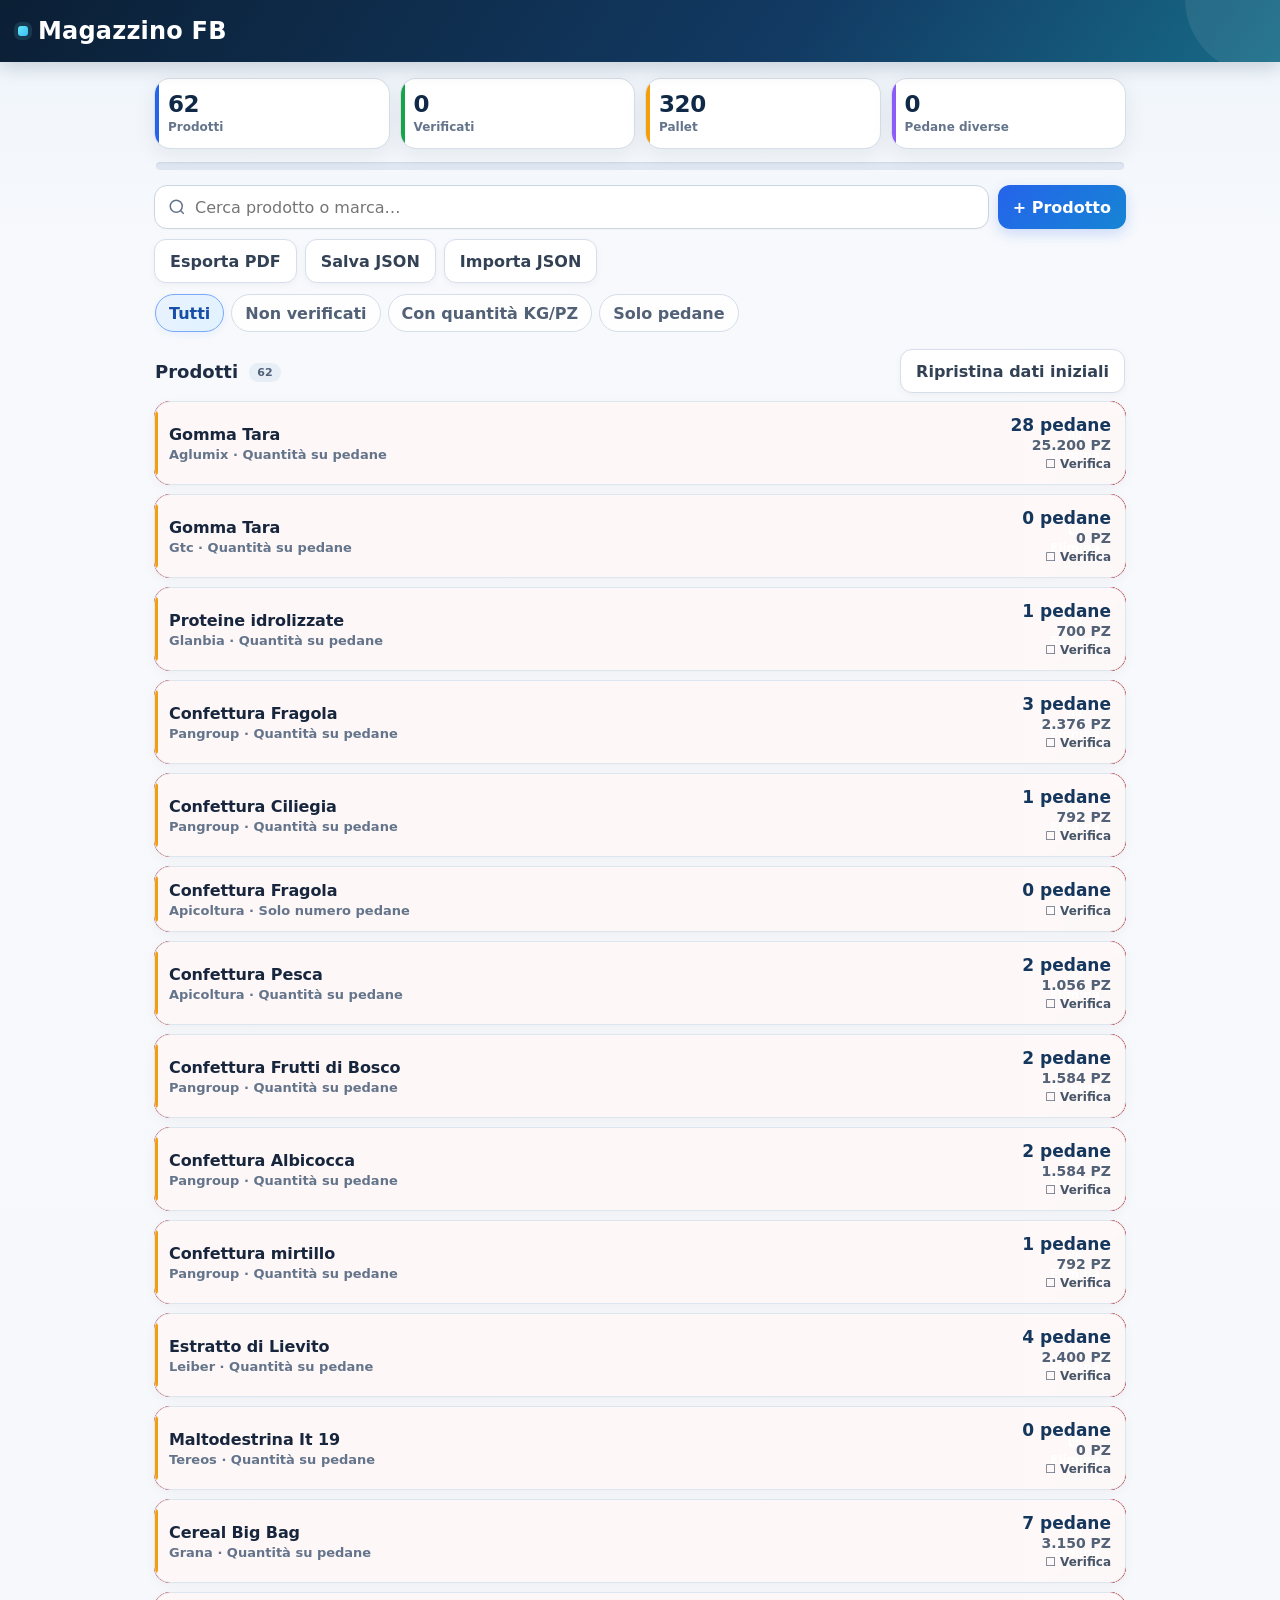
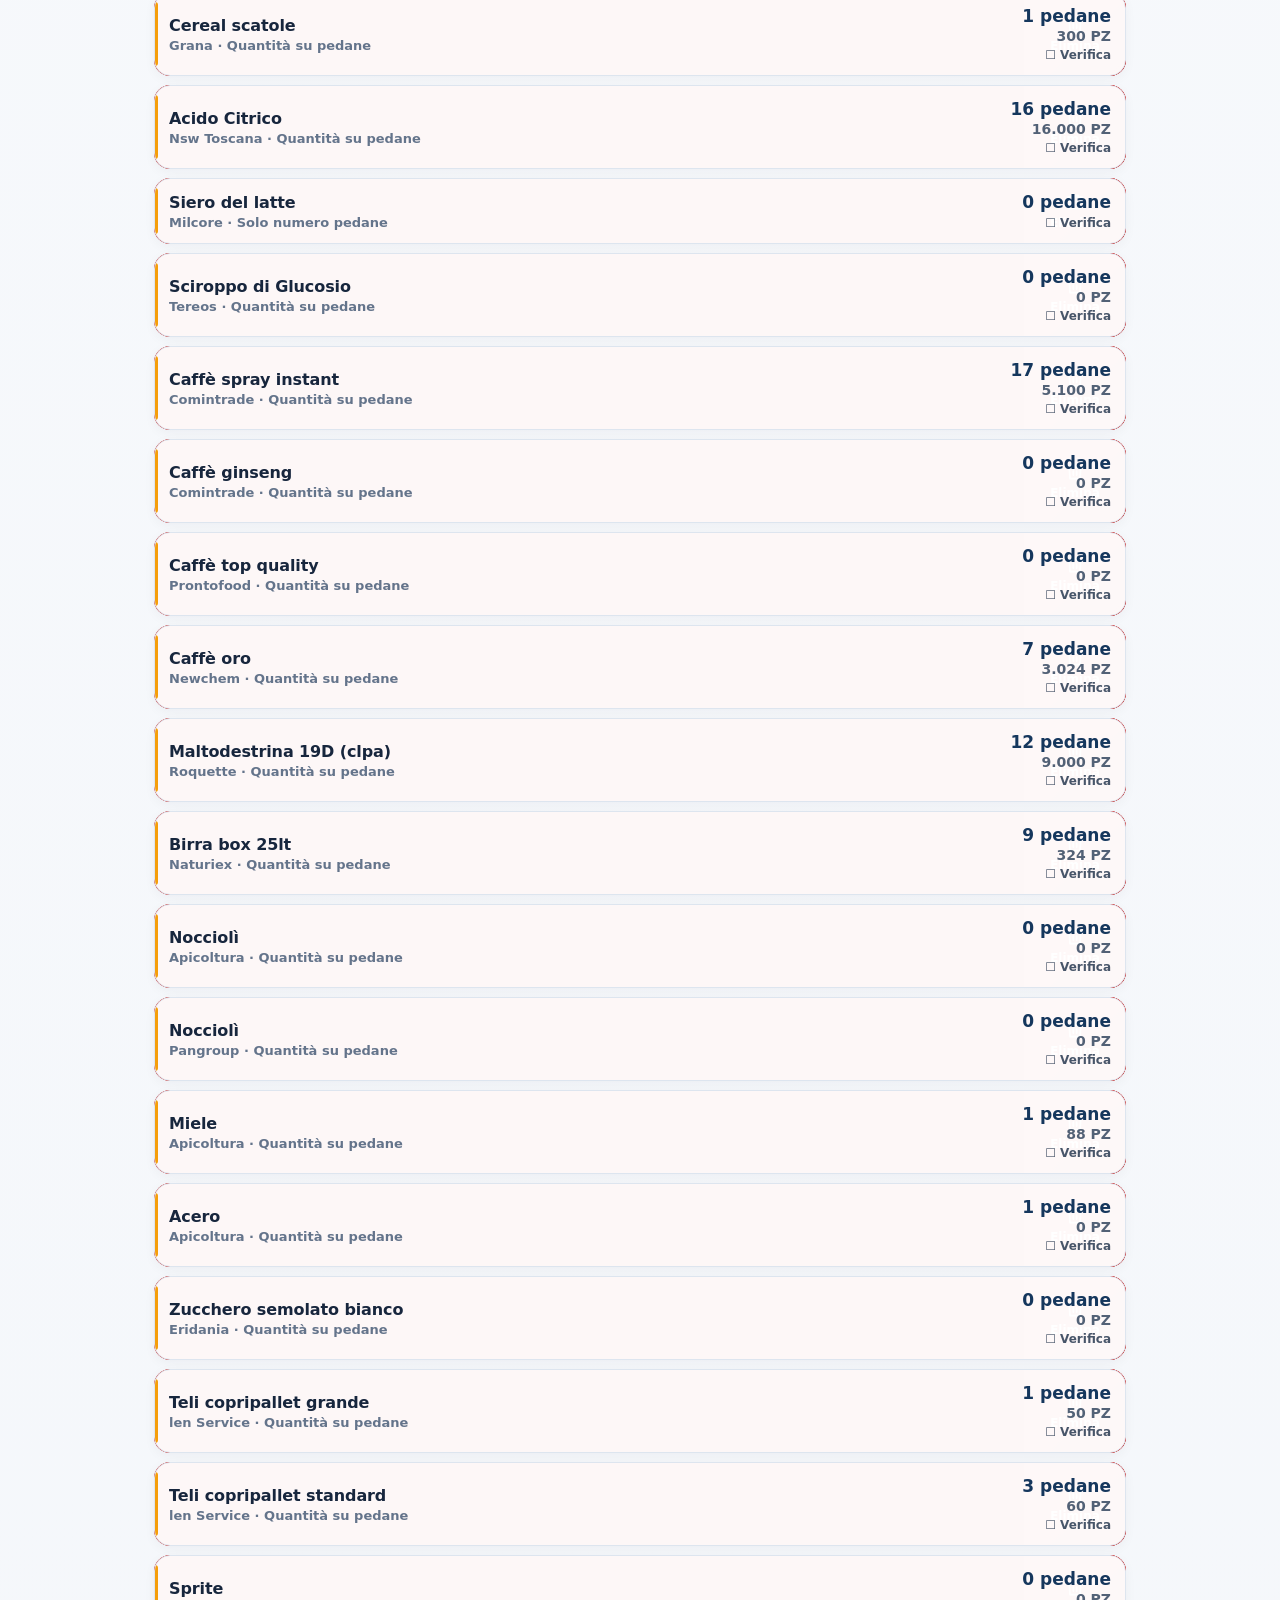
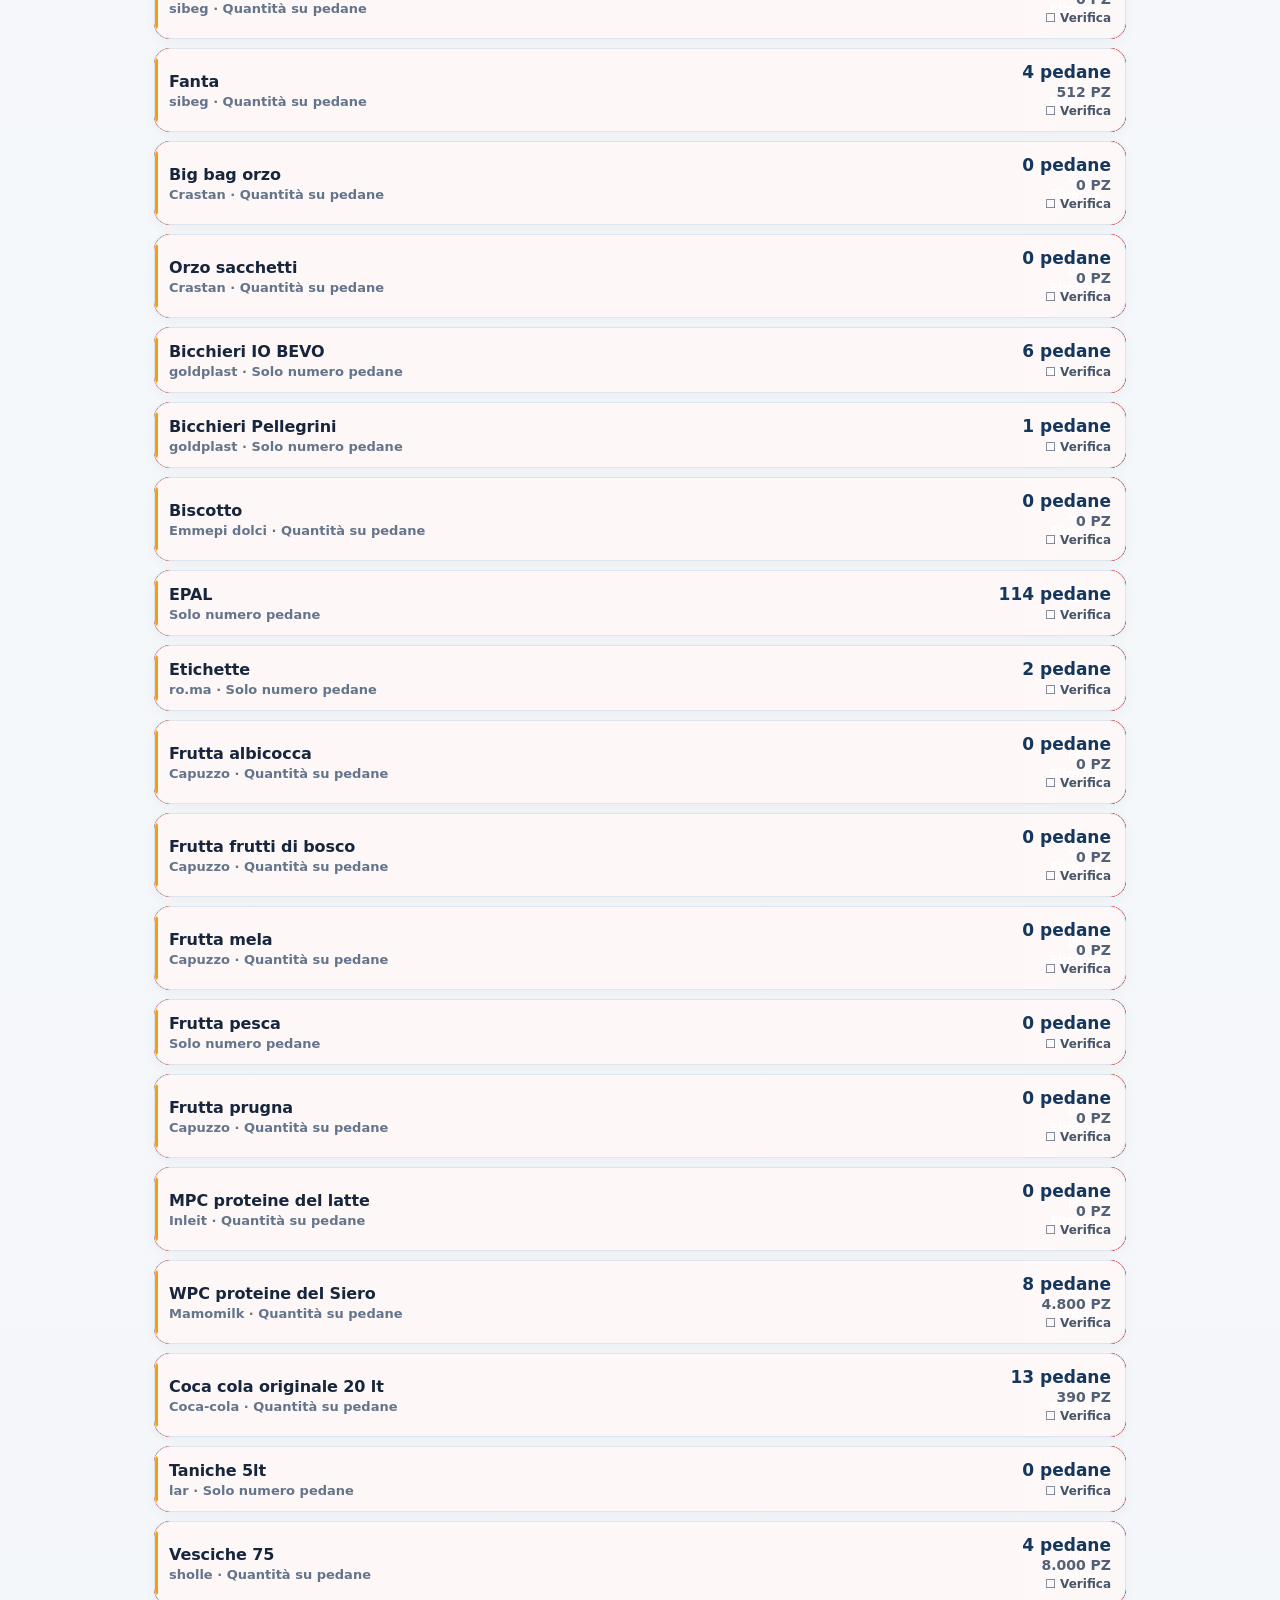
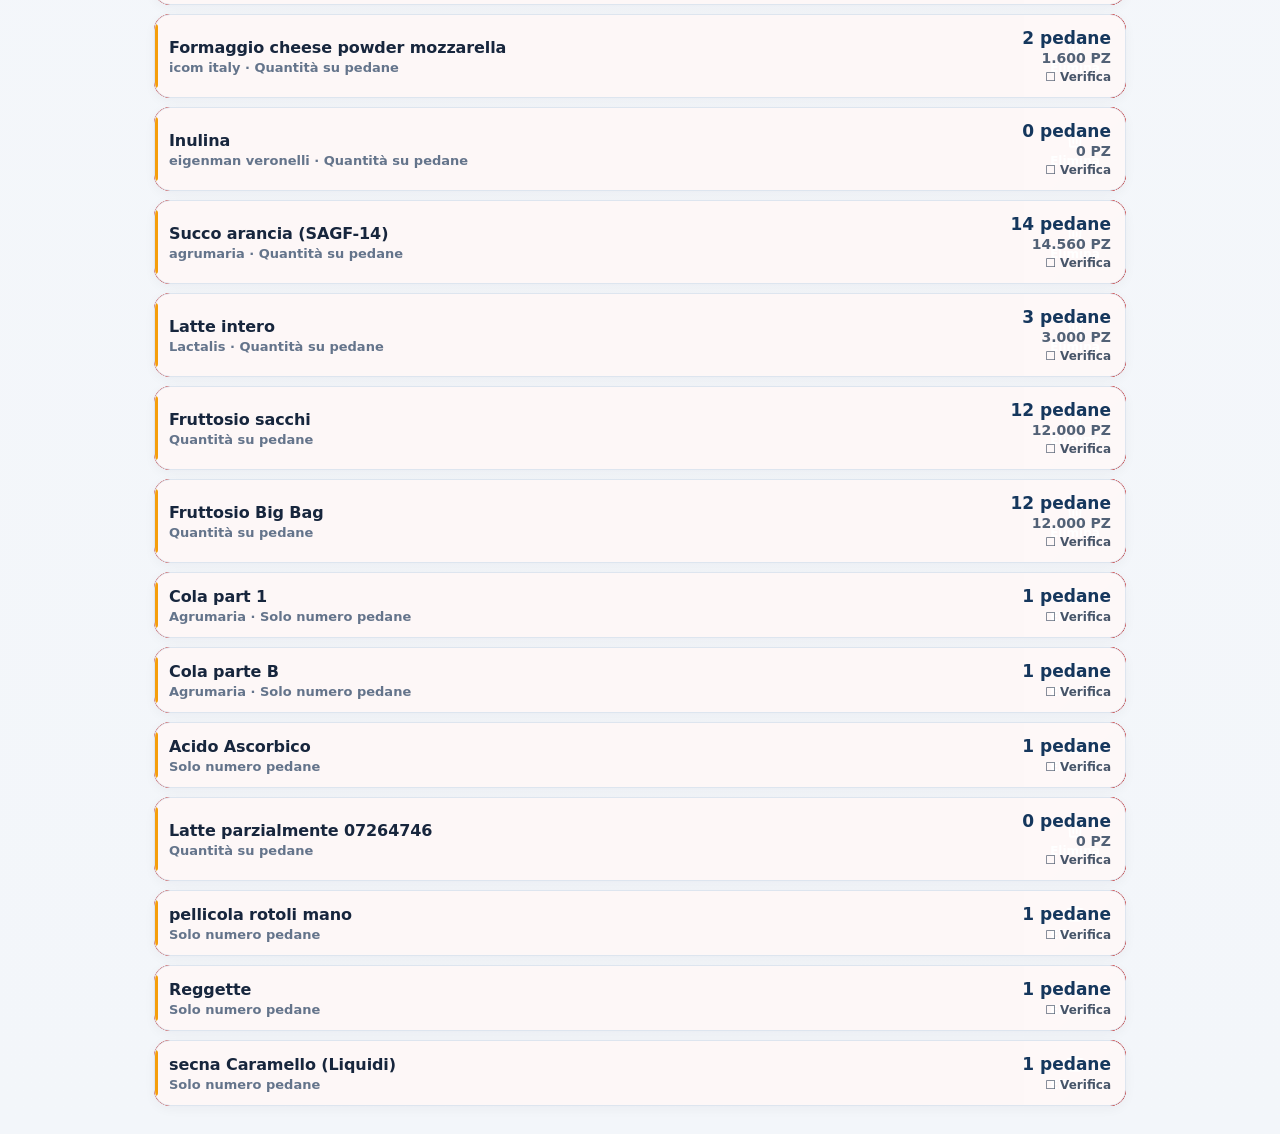
==== index.html @ 1c626119 "Add swipe to delete with undo" ====
<!doctype html>
<html lang="it"><head><meta charset="utf-8"><meta name="viewport" content="width=device-width,initial-scale=1,viewport-fit=cover">
<title>Magazzino FB</title><meta name="theme-color" content="#123a63">
<meta name="apple-mobile-web-app-capable" content="yes">
<meta name="apple-mobile-web-app-status-bar-style" content="default">
<meta name="apple-mobile-web-app-title" content="Magazzino FB">
<link rel="manifest" href="./manifest.webmanifest?v=6">
<link rel="icon" type="image/png" sizes="192x192" href="./icons/icon-192.png?v=6">
<link rel="apple-touch-icon" sizes="180x180" href="./icons/apple-touch-icon.png?v=6">
<style>
:root{
  --navy:#0b1f35;--navy2:#123a63;--blue:#2563eb;--cyan:#0ea5e9;
  --green:#16a34a;--amber:#f59e0b;--red:#dc2626;--ink:#172033;
  --muted:#64748b;--line:#dbe3ee;--surface:#ffffff;--soft:#f5f8fc;
  --radius:16px;--shadow:0 6px 22px rgba(15,23,42,.07);
}
*{box-sizing:border-box}
html{background:#eef3f9}
body{margin:0;font-family:system-ui,-apple-system,BlinkMacSystemFont,"Segoe UI",Roboto,sans-serif;color:var(--ink);background:linear-gradient(180deg,#edf4fb 0,#f7f9fc 240px,#f3f6fa 100%);min-height:100vh}
header{background:linear-gradient(125deg,var(--navy) 0%,var(--navy2) 62%,#176b87 100%);color:#fff;padding:17px 18px;position:sticky;top:0;z-index:4;box-shadow:0 5px 18px rgba(11,31,53,.18);overflow:hidden}
header::after{content:"";position:absolute;width:150px;height:150px;border-radius:50%;right:-55px;top:-76px;background:rgba(255,255,255,.08)}
header h1{position:relative;margin:0;font-size:24px;letter-spacing:.2px;display:flex;align-items:center;gap:10px}
header h1::before{content:"";width:10px;height:10px;border-radius:3px;background:linear-gradient(135deg,#67e8f9,#38bdf8);box-shadow:0 0 0 4px rgba(103,232,249,.12)}
main{max-width:1000px;margin:auto;padding:16px 14px 28px}

.stats{display:grid;grid-template-columns:repeat(4,1fr);gap:10px;margin-bottom:13px}
.card{background:rgba(255,255,255,.96);border:1px solid rgba(203,213,225,.78);border-radius:var(--radius);padding:13px;box-shadow:var(--shadow)}
.stat{position:relative;overflow:hidden}
.stat::before{content:"";position:absolute;left:0;top:0;bottom:0;width:4px;border-radius:4px;background:var(--blue)}
.stat:nth-child(2)::before{background:var(--green)}
.stat:nth-child(3)::before{background:var(--amber)}
.stat:nth-child(4)::before{background:#8b5cf6}
.stat b{font-size:23px;line-height:1.05;display:block;color:#0f2947;letter-spacing:-.4px}
.stat span{font-size:12px;color:var(--muted);font-weight:650}

.progress{height:8px;background:#dfe8f2;border-radius:99px;overflow:hidden;margin:10px 2px 15px;box-shadow:inset 0 1px 2px rgba(15,23,42,.08)}
.progress>div{height:100%;width:0;background:linear-gradient(90deg,var(--blue),var(--cyan));border-radius:99px;transition:width .2s ease}

.tools{display:grid;grid-template-columns:1fr auto;gap:9px;margin-bottom:10px}
.data-tools{display:flex;gap:8px;flex-wrap:wrap;margin-bottom:10px}
.data-tools button{flex:0 0 auto}
input,select,button{font:inherit}
input,select{width:100%;min-height:44px;border:1px solid #cbd5e1;border-radius:13px;padding:0 12px;background:#fff;color:var(--ink);font-size:16px;outline:none;box-shadow:0 1px 2px rgba(15,23,42,.025);transition:border-color .15s,box-shadow .15s,background .15s}
input:focus,select:focus{border-color:#60a5fa;box-shadow:0 0 0 3px rgba(37,99,235,.12);background:#fff}
input[type="search"]{background:#fff url("data:image/svg+xml,%3Csvg xmlns='http://www.w3.org/2000/svg' width='18' height='18' viewBox='0 0 24 24' fill='none' stroke='%2364748b' stroke-width='2'%3E%3Ccircle cx='11' cy='11' r='8'/%3E%3Cpath d='m21 21-4.35-4.35'/%3E%3C/svg%3E") no-repeat 13px center;padding-left:40px}
button{min-height:44px;border:0;border-radius:12px;padding:0 15px;font-weight:700;cursor:pointer;transition:transform .08s ease,box-shadow .15s ease,filter .15s ease}
button:active{transform:translateY(1px) scale(.995)}
.primary{background:linear-gradient(135deg,#2563eb,#1685d4);color:#fff;box-shadow:0 5px 14px rgba(37,99,235,.20)}
.primary:hover{filter:brightness(1.03)}
.secondary{background:#fff;color:#334155;border:1px solid #d5deea;box-shadow:0 2px 7px rgba(15,23,42,.045)}
.danger{background:#fff1f2;color:#b42335;border:1px solid #fecdd3}

.filters{display:flex;gap:7px;overflow:auto;padding:1px 1px 9px;scrollbar-width:none}
.filters::-webkit-scrollbar{display:none}
.chip{white-space:nowrap;background:rgba(255,255,255,.9);border:1px solid #d5deea;color:#526176;border-radius:999px;min-height:38px;padding:0 13px;box-shadow:none}
.chip.active{background:linear-gradient(135deg,#eaf2ff,#e0f2fe);border-color:#78aaf7;color:#174ea6;box-shadow:0 2px 8px rgba(37,99,235,.08)}

.section-title{display:flex;justify-content:space-between;align-items:center;margin:8px 1px}
.section-title h2{font-size:18px;margin:0;color:#1e2c43}
.badge{display:inline-block;padding:3px 8px;border-radius:99px;background:#e8eef6;color:#516177;font-size:11px;margin-left:5px;vertical-align:2px}

.list{display:grid;gap:9px}
.swipe-item{position:relative;overflow:hidden;border-radius:16px;background:#b91c1c;box-shadow:0 3px 12px rgba(15,23,42,.045)}
.swipe-item .row{box-shadow:none}
.swipe-delete{position:absolute;right:0;top:0;bottom:0;width:102px;min-height:0;border-radius:0;background:linear-gradient(135deg,#dc2626,#b91c1c);color:#fff;display:flex;flex-direction:column;align-items:center;justify-content:center;gap:4px;padding:0;font-size:12px;font-weight:800;z-index:0}
.swipe-delete svg{width:20px;height:20px;stroke:currentColor;fill:none;stroke-width:2;stroke-linecap:round;stroke-linejoin:round}
.swipe-delete:active{transform:none;filter:brightness(.94)}
.swipe-content{position:relative;z-index:1;touch-action:pan-y;will-change:transform;transition:transform .18s cubic-bezier(.2,.8,.2,1)}
.swipe-content.swipe-dragging{transition:none}
.swipe-content.swipe-open{transform:translateX(-102px)}
.row{background:rgba(255,255,255,.97);border:1px solid #dde5ef;border-radius:16px;padding:13px 14px;display:grid;grid-template-columns:1fr auto;gap:10px;align-items:center;box-shadow:0 3px 12px rgba(15,23,42,.045);position:relative;overflow:hidden}
.row::after{content:"";position:absolute;left:0;top:9px;bottom:9px;width:3px;border-radius:0 4px 4px 0;background:#f59e0b}
.row.row-verified::after{background:#16a34a}
.row.row-pending::after{background:#f59e0b}
.row button{background:transparent;padding:0;text-align:inherit;min-height:0;border-radius:0;box-shadow:none}
.name{font-weight:780;color:#17263d;letter-spacing:-.1px}
.meta{font-size:13px;color:var(--muted);margin-top:3px}
.row-values{text-align:right;min-width:112px}
.pallet-value{font-size:17px;font-weight:800;color:#15375d}
.pieces-value{font-size:14px;font-weight:700;color:#526176;margin-top:2px}
.direct-value{font-size:18px;font-weight:800;color:#15375d}
.ok{font-size:12px;color:#15803d;margin-top:4px;font-weight:700}
.pending{font-size:12px;color:#475569;margin-top:4px;font-weight:650}
.empty{text-align:center;color:#64748b;padding:34px 0}


.undo-bar{position:fixed;left:50%;bottom:calc(18px + env(safe-area-inset-bottom));transform:translate(-50%,18px);opacity:0;pointer-events:none;z-index:30;display:flex;align-items:center;gap:18px;max-width:calc(100% - 28px);min-width:270px;background:#172033;color:#fff;border-radius:14px;padding:10px 12px 10px 15px;box-shadow:0 12px 34px rgba(15,23,42,.28);transition:opacity .18s ease,transform .18s ease}
.undo-bar.show{opacity:1;transform:translate(-50%,0);pointer-events:auto}
.undo-bar span{font-size:13px;font-weight:650;white-space:nowrap;overflow:hidden;text-overflow:ellipsis}
.undo-bar button{margin-left:auto;min-height:36px;padding:0 10px;background:transparent;color:#7dd3fc;border-radius:9px;font-weight:800}
dialog{border:0;border-radius:20px;padding:0;max-width:620px;width:calc(100% - 24px);position:fixed;top:12px;left:0;right:0;margin:0 auto;max-height:calc(100% - 24px);overflow:auto;overscroll-behavior:contain;background:#fff;box-shadow:0 24px 70px rgba(15,23,42,.28)}
dialog::backdrop{background:rgba(9,21,36,.58);backdrop-filter:blur(2px)}
.modal{padding:14px 16px calc(14px + env(safe-area-inset-bottom));background:linear-gradient(180deg,#ffffff,#fbfdff)}
.modal h2{margin:0 0 4px;color:#12365b;font-size:22px;letter-spacing:-.25px}
.grid2{display:grid;grid-template-columns:1fr 1fr;gap:8px}.pack-grid{display:grid;grid-template-columns:1fr 1fr;gap:8px}.pack-title{margin-top:9px;font-size:11px;font-weight:800;color:#2b4461;text-transform:uppercase;letter-spacing:.45px}
label{display:block;font-size:12px;color:#526176;margin-top:7px;font-weight:700;letter-spacing:.1px}
label input,label select{margin-top:5px;font-weight:500}
.hint{font-size:11px;color:#475569;margin-top:3px;line-height:1.3}
.calc{background:#eef6ff;border:1px solid #d9eafd;border-radius:13px;padding:12px;margin-top:12px}
.actions{display:flex;gap:8px;justify-content:flex-end;flex-wrap:wrap;margin-top:11px;padding-top:10px;border-top:1px solid #edf1f5}
.stepper{display:grid;grid-template-columns:48px 1fr 48px;gap:6px;margin-top:5px}
.stepper button{font-size:22px;background:#e9f0f7;color:#173b61;border:1px solid #d7e2ee;box-shadow:none}
.partial-box{margin-top:9px;border:1px solid #d7e4f0;border-radius:15px;padding:10px;background:linear-gradient(180deg,#f8fbff,#f3f7fb)}
.partial-head{display:flex;gap:8px;align-items:center;justify-content:space-between;font-size:13px;font-weight:800;color:#2b4461}
.partial-head button{min-height:38px;padding:0 11px}
.partial-list{display:grid;gap:8px;margin-top:9px}
.partial-row{display:grid;grid-template-columns:1fr auto;gap:8px;align-items:end}
.partial-row button{min-height:46px;background:#fff1f2;color:#b42335;border:1px solid #fecdd3}
.summary-calc{display:grid;grid-template-columns:1fr 1fr;gap:8px;margin-top:8px}
.summary-calc>div{background:linear-gradient(145deg,#edf6ff,#f5faff);border:1px solid #dbeafe;border-radius:13px;padding:11px}
.summary-calc span{display:block;font-size:11px;color:#64748b;margin-bottom:3px;font-weight:700}
.summary-calc b{font-size:17px;color:#12365b}
.um-select{font-weight:750}
#verified{accent-color:#16a34a}
.verify-state{display:inline;font-weight:700;color:#64748b}
.verify-state.verified{color:#15803d}

@media(max-width:650px){
  header{padding:15px 14px}header h1{font-size:22px}
  main{padding:13px 11px 24px}.stats{grid-template-columns:repeat(2,1fr);gap:8px}
  .card{padding:12px}.tools{grid-template-columns:1fr}.data-tools{display:grid;grid-template-columns:1fr 1fr}.data-tools button{width:100%}
  .grid2{grid-template-columns:1fr}.row{grid-template-columns:minmax(0,1fr) auto;padding:12px}.section-title{gap:8px}.section-title .secondary{padding:0 10px}
}
</style></head><body>
<header><h1>Magazzino FB</h1></header>
<main>
<section class="stats">
<div class="card stat"><b id="sProducts">0</b><span>Prodotti</span></div>
<div class="card stat"><b id="sVerified">0</b><span>Verificati</span></div>
<div class="card stat"><b id="sPallets">0</b><span>Pallet</span></div>
<div class="card stat"><b id="sPieces">0</b><span>Pedane diverse</span></div>
</section>
<div class="progress"><div id="bar"></div></div>
<section class="tools"><input id="search" type="search" placeholder="Cerca prodotto o marca…"><button class="primary" id="add">+ Prodotto</button></section>
<section class="data-tools"><button class="secondary" id="exportPdf">Esporta PDF</button><button class="secondary" id="exportJson">Salva JSON</button><button class="secondary" id="importJson">Importa JSON</button><input id="importFile" type="file" accept="application/json,.json" hidden></section>
<div class="filters" id="filters">
<button class="chip active" data-f="all">Tutti</button><button class="chip" data-f="pending">Non verificati</button>
<button class="chip" data-f="quantity">Con quantità KG/PZ</button><button class="chip" data-f="pallets">Solo pedane</button>
</div>
<div class="section-title"><h2>Prodotti <span class="badge" id="count"></span></h2><button class="secondary" id="reset">Ripristina dati iniziali</button></div>
<section class="list" id="list"></section><div id="empty" class="empty" hidden>Nessun prodotto trovato.</div>
</main>
<dialog id="dlg"><form class="modal" id="form">
<h2 id="dlgTitle">Prodotto</h2><div class="meta" id="dlgBrand"></div>
<input type="hidden" id="id">
<div class="grid2"><label id="nameWrap">Nome prodotto<input id="productName"></label><label>Marca<input id="brand"></label></div>
<label>Conteggio<select id="mode"><option value="quantity">Quantità (KG/PZ)</option><option value="pallets">Solo pedane</option></select></label><div class="hint" id="modeHelp"></div>
<div id="quantityFields"><div class="grid2"><label>UM<select id="um" class="um-select"><option value="PZ">PZ</option><option value="KG">KG</option></select></label><label>Q.tà/pedana<input id="per" type="number" min="0" step="0.01"></label></div><label>Pedane complete<div class="stepper"><button type="button" id="minusFull" aria-label="Diminuisci pedane complete">−</button><input id="fullPallets" type="number" min="0" step="1"><button type="button" id="plusFull" aria-label="Aumenta pedane complete">+</button></div></label><label>Q.tà extra<input id="additional" type="number" min="0" step="0.01"></label><div class="partial-box"><div class="partial-head"><span>Pedane diverse</span><button type="button" class="secondary" id="addPartial">+ Aggiungi</button></div><div class="partial-list" id="partialList"></div></div><div class="summary-calc"><div><span>Pedane totali</span><b id="calcPallets">0</b></div><div><span>Quantità totale</span><b id="calcTotal">0 PZ</b></div></div></div>
<div id="palletFields" hidden><label>Pedane totali<div class="stepper"><button type="button" id="minusPallet" aria-label="Diminuisci pedane totali">−</button><input id="qtyPallet" type="number" min="0" step="1"><button type="button" id="plusPallet" aria-label="Aumenta pedane totali">+</button></div></label></div>
<div class="pack-title">Imballi</div><div class="pack-grid"><label>Cartoni/ped.<input id="cartonsPerPallet" type="number" min="0" step="1"></label><label>Cartoni totali<input id="cartonsTotal" type="number" min="0" step="1"></label><label>Sacchi/ped.<input id="sacksPerPallet" type="number" min="0" step="1"></label><label>Sacchi totali<input id="sacksTotal" type="number" min="0" step="1"></label></div>
<label><input id="verified" type="checkbox" style="width:auto;min-height:auto;margin-right:7px"><span id="verifyText" class="verify-state">Verifica</span></label>
<div class="actions"><button type="button" class="danger" id="del">Elimina</button><button type="button" class="secondary" id="cancel">Annulla</button><button class="primary" type="submit">Salva</button></div>
</form></dialog>
<div id="undoBar" class="undo-bar" role="status" aria-live="polite"><span id="undoText">Prodotto eliminato</span><button type="button" id="undoBtn">Annulla</button></div>
<script>
const SEED=[{"id":1,"name":"Gomma Tara","brand":"Aglumix","mode":"pieces","per":900,"pallets":28,"loose":0,"qty":0,"unit":"pallet","verified":false},{"id":2,"name":"Gomma Tara","brand":"Gtc","mode":"pieces","per":1000,"pallets":0,"loose":0,"qty":0,"unit":"pallet","verified":false},{"id":3,"name":"Proteine idrolizzate","brand":"Glanbia","mode":"pieces","per":700,"pallets":1,"loose":0,"qty":0,"unit":"pallet","verified":false},{"id":4,"name":"Confettura Fragola","brand":"Pangroup","mode":"pieces","per":792,"pallets":3,"loose":0,"qty":0,"unit":"pallet","verified":false},{"id":5,"name":"Confettura Ciliegia","brand":"Pangroup","mode":"pieces","per":792,"pallets":1,"loose":0,"qty":0,"unit":"pallet","verified":false},{"id":6,"name":"Confettura Fragola","brand":"Apicoltura","mode":"pallet","per":0,"pallets":0,"loose":0,"qty":0,"unit":"pallet","verified":false},{"id":7,"name":"Confettura Pesca","brand":"Apicoltura","mode":"pieces","per":528,"pallets":2,"loose":0,"qty":0,"unit":"pallet","verified":false},{"id":8,"name":"Confettura Frutti di Bosco","brand":"Pangroup","mode":"pieces","per":792,"pallets":2,"loose":0,"qty":0,"unit":"pallet","verified":false},{"id":9,"name":"Confettura Albicocca","brand":"Pangroup","mode":"pieces","per":792,"pallets":2,"loose":0,"qty":0,"unit":"pallet","verified":false},{"id":10,"name":"Confettura mirtillo","brand":"Pangroup","mode":"pieces","per":792,"pallets":1,"loose":0,"qty":0,"unit":"pallet","verified":false},{"id":11,"name":"Estratto di Lievito","brand":"Leiber","mode":"pieces","per":600,"pallets":4,"loose":0,"qty":0,"unit":"pallet","verified":false},{"id":12,"name":"Maltodestrina It 19","brand":"Tereos","mode":"pieces","per":675,"pallets":0,"loose":0,"qty":0,"unit":"pallet","verified":false},{"id":13,"name":"Cereal Big Bag","brand":"Grana","mode":"pieces","per":450,"pallets":7,"loose":0,"qty":0,"unit":"pallet","verified":false},{"id":14,"name":"Cereal scatole","brand":"Grana","mode":"pieces","per":300,"pallets":1,"loose":0,"qty":0,"unit":"pallet","verified":false},{"id":15,"name":"Acido Citrico","brand":"Nsw Toscana","mode":"pieces","per":1000,"pallets":16,"loose":0,"qty":0,"unit":"pallet","verified":false},{"id":16,"name":"Siero del latte","brand":"Milcore","mode":"pallet","per":0,"pallets":0,"loose":0,"qty":0,"unit":"pallet","verified":false},{"id":17,"name":"Sciroppo di Glucosio","brand":"Tereos","mode":"pieces","per":750,"pallets":0,"loose":0,"qty":0,"unit":"pallet","verified":false},{"id":18,"name":"Caffè spray instant","brand":"Comintrade","mode":"pieces","per":300,"pallets":17,"loose":0,"qty":0,"unit":"pallet","verified":false},{"id":19,"name":"Caffè ginseng","brand":"Comintrade","mode":"pieces","per":240,"pallets":0,"loose":0,"qty":0,"unit":"pallet","verified":false},{"id":20,"name":"Caffè top quality","brand":"Prontofood","mode":"pieces","per":276,"pallets":0,"loose":0,"qty":0,"unit":"pallet","verified":false},{"id":21,"name":"Caffè oro","brand":"Newchem","mode":"pieces","per":432,"pallets":7,"loose":0,"qty":0,"unit":"pallet","verified":false},{"id":22,"name":"Maltodestrina 19D (clpa)","brand":"Roquette","mode":"pieces","per":750,"pallets":12,"loose":0,"qty":0,"unit":"pallet","verified":false},{"id":23,"name":"Birra box 25lt","brand":"Naturiex","mode":"pieces","per":36,"pallets":9,"loose":0,"qty":0,"unit":"pallet","verified":false},{"id":24,"name":"Nocciolì","brand":"Apicoltura","mode":"pieces","per":792,"pallets":0,"loose":0,"qty":0,"unit":"pallet","verified":false},{"id":25,"name":"Nocciolì","brand":"Pangroup","mode":"pieces","per":792,"pallets":0,"loose":0,"qty":0,"unit":"pallet","verified":false},{"id":26,"name":"Miele","brand":"Apicoltura","mode":"pieces","per":88,"pallets":1,"loose":0,"qty":0,"unit":"pallet","verified":false},{"id":27,"name":"Acero","brand":"Apicoltura","mode":"pieces","per":0,"pallets":1,"loose":0,"qty":0,"unit":"pallet","verified":false},{"id":28,"name":"Zucchero semolato bianco","brand":"Eridania","mode":"pieces","per":900,"pallets":0,"loose":0,"qty":0,"unit":"pallet","verified":false},{"id":29,"name":"Teli copripallet grande","brand":"len Service","mode":"pieces","per":50,"pallets":1,"loose":0,"qty":0,"unit":"pallet","verified":false},{"id":30,"name":"Teli copripallet standard","brand":"len Service","mode":"pieces","per":20,"pallets":3,"loose":0,"qty":0,"unit":"pallet","verified":false},{"id":31,"name":"Sprite","brand":"sibeg","mode":"pieces","per":128,"pallets":0,"loose":0,"qty":0,"unit":"pallet","verified":false},{"id":32,"name":"Fanta","brand":"sibeg","mode":"pieces","per":128,"pallets":4,"loose":0,"qty":0,"unit":"pallet","verified":false},{"id":33,"name":"Big bag orzo","brand":"Crastan","mode":"pieces","per":380,"pallets":0,"loose":0,"qty":0,"unit":"pallet","verified":false},{"id":34,"name":"Orzo sacchetti","brand":"Crastan","mode":"pieces","per":360,"pallets":0,"loose":0,"qty":0,"unit":"pallet","verified":false},{"id":35,"name":"Bicchieri IO BEVO","brand":"goldplast","mode":"pallet","per":0,"pallets":6,"loose":0,"qty":6,"unit":"pallet","verified":false},{"id":36,"name":"Bicchieri Pellegrini","brand":"goldplast","mode":"pallet","per":0,"pallets":1,"loose":0,"qty":1,"unit":"pallet","verified":false},{"id":37,"name":"Biscotto","brand":"Emmepi dolci","mode":"pieces","per":400,"pallets":0,"loose":0,"qty":0,"unit":"pallet","verified":false},{"id":38,"name":"EPAL","brand":"","mode":"pallet","per":0,"pallets":114,"loose":0,"qty":114,"unit":"pallet","verified":false},{"id":39,"name":"Etichette","brand":"ro.ma","mode":"pallet","per":0,"pallets":2,"loose":0,"qty":2,"unit":"pallet","verified":false},{"id":40,"name":"Frutta albicocca","brand":"Capuzzo","mode":"pieces","per":300,"pallets":0,"loose":0,"qty":0,"unit":"pallet","verified":false},{"id":41,"name":"Frutta frutti di bosco","brand":"Capuzzo","mode":"pieces","per":280,"pallets":0,"loose":0,"qty":0,"unit":"pallet","verified":false},{"id":42,"name":"Frutta mela","brand":"Capuzzo","mode":"pieces","per":660,"pallets":0,"loose":0,"qty":0,"unit":"pallet","verified":false},{"id":43,"name":"Frutta pesca","brand":"","mode":"pallet","per":0,"pallets":0,"loose":0,"qty":0,"unit":"pallet","verified":false},{"id":44,"name":"Frutta prugna","brand":"Capuzzo","mode":"pieces","per":320,"pallets":0,"loose":0,"qty":0,"unit":"pallet","verified":false},{"id":45,"name":"MPC proteine del latte","brand":"Inleit","mode":"pieces","per":1000,"pallets":0,"loose":0,"qty":0,"unit":"pallet","verified":false},{"id":46,"name":"WPC proteine del Siero","brand":"Mamomilk","mode":"pieces","per":600,"pallets":8,"loose":0,"qty":0,"unit":"pallet","verified":false},{"id":47,"name":"Coca cola originale 20 lt","brand":"Coca-cola","mode":"pieces","per":30,"pallets":13,"loose":0,"qty":0,"unit":"pallet","verified":false},{"id":48,"name":"Taniche 5lt","brand":"lar","mode":"pallet","per":0,"pallets":0,"loose":0,"qty":0,"unit":"pallet","verified":false},{"id":49,"name":"Vesciche 75","brand":"sholle","mode":"pieces","per":2000,"pallets":4,"loose":0,"qty":0,"unit":"pallet","verified":false},{"id":50,"name":"Formaggio cheese powder mozzarella","brand":"icom italy","mode":"pieces","per":800,"pallets":2,"loose":0,"qty":0,"unit":"pallet","verified":false},{"id":51,"name":"Inulina","brand":"eigenman veronelli","mode":"pieces","per":1000,"pallets":0,"loose":0,"qty":0,"unit":"pallet","verified":false},{"id":52,"name":"Succo arancia (SAGF-14)","brand":"agrumaria","mode":"pieces","per":1040,"pallets":14,"loose":0,"qty":0,"unit":"pallet","verified":false},{"id":53,"name":"Latte intero","brand":"Lactalis","mode":"pieces","per":1000,"pallets":3,"loose":0,"qty":0,"unit":"pallet","verified":false},{"id":54,"name":"Fruttosio sacchi","brand":"","mode":"pieces","per":1000,"pallets":12,"loose":0,"qty":0,"unit":"pallet","verified":false},{"id":55,"name":"Fruttosio Big Bag","brand":"","mode":"pieces","per":1000,"pallets":12,"loose":0,"qty":0,"unit":"pallet","verified":false},{"id":56,"name":"Cola part 1","brand":"Agrumaria","mode":"pallet","per":0,"pallets":1,"loose":0,"qty":1,"unit":"pallet","verified":false},{"id":57,"name":"Cola parte B","brand":"Agrumaria","mode":"pallet","per":0,"pallets":1,"loose":0,"qty":1,"unit":"pallet","verified":false},{"id":58,"name":"Acido Ascorbico","brand":"","mode":"pallet","per":0,"pallets":1,"loose":0,"qty":1,"unit":"pallet","verified":false},{"id":59,"name":"Latte parzialmente  07264746","brand":"","mode":"pieces","per":576,"pallets":0,"loose":0,"qty":0,"unit":"pallet","verified":false},{"id":60,"name":"pellicola rotoli mano","brand":"","mode":"pallet","per":0,"pallets":1,"loose":0,"qty":1,"unit":"pallet","verified":false},{"id":61,"name":"Reggette","brand":"","mode":"pallet","per":0,"pallets":1,"loose":0,"qty":1,"unit":"pallet","verified":false},{"id":62,"name":"secna Caramello (Liquidi)","brand":"","mode":"pallet","per":0,"pallets":1,"loose":0,"qty":1,"unit":"pallet","verified":false}];
const KEY='magazzino-fb-demo-v1';
let filter='all',editingPartials=[];
let openSwipeContent=null,lastDeleted=null,undoTimer=null;
const SWIPE_WIDTH=102;
const $=s=>document.querySelector(s),fmt=n=>new Intl.NumberFormat('it-IT',{maximumFractionDigits:2}).format(Number(n)||0);
function cleanNum(v){return Math.max(0,Number(v)||0)}
function normalizeUm(v){v=String(v||'').trim().toUpperCase();return v==='KG'?'KG':'PZ'}
function migrateItem(x){if(!x||typeof x!=='object')x={};const base={id:Number(x.id)||Date.now()+Math.random(),name:String(x.name||'').trim()||'Prodotto',brand:String(x.brand||''),verified:!!x.verified,cartonsPerPallet:Math.floor(cleanNum(x.cartonsPerPallet)),cartonsTotal:Math.floor(cleanNum(x.cartonsTotal)),sacksPerPallet:Math.floor(cleanNum(x.sacksPerPallet)),sacksTotal:Math.floor(cleanNum(x.sacksTotal))};if(x.mode==='quantity')return {...base,mode:'quantity',um:normalizeUm(x.um),per:cleanNum(x.per),fullPallets:Math.floor(cleanNum(x.fullPallets)),additional:cleanNum(x.additional),partials:Array.isArray(x.partials)?x.partials.map(cleanNum):[],palletCount:0};if(x.mode==='pallets')return {...base,mode:'pallets',um:'PZ',per:0,fullPallets:0,additional:0,partials:[],palletCount:Math.floor(cleanNum(x.palletCount))};if(x.mode==='pieces')return {...base,mode:'quantity',um:normalizeUm(x.um),per:cleanNum(x.per),fullPallets:Math.floor(cleanNum(x.pallets)),additional:cleanNum(x.loose),partials:[],palletCount:0};if(x.mode==='direct'&&['KG','PZ'].includes(String(x.unit||'').toUpperCase()))return {...base,mode:'quantity',um:normalizeUm(x.unit),per:0,fullPallets:0,additional:cleanNum(x.qty),partials:[],palletCount:0};return {...base,mode:'pallets',um:'PZ',per:0,fullPallets:0,additional:0,partials:[],palletCount:Math.floor(cleanNum(x.qty!=null?x.qty:x.pallets))}}
function cloneSeed(){return SEED.map(migrateItem)}
function load(){try{const x=JSON.parse(localStorage.getItem(KEY));return Array.isArray(x)?x.map(migrateItem):cloneSeed()}catch{return cloneSeed()}}
let items=load();
function save(){try{localStorage.setItem(KEY,JSON.stringify(items));return true}catch(err){console.error('Salvataggio locale fallito:',err);alert('ATTENZIONE: impossibile salvare i dati sul dispositivo. Non chiudere l’app e crea subito un backup JSON.');return false}}
function partialSum(p){return (p.partials||[]).reduce((a,v)=>a+cleanNum(v),0)}
function total(p){return p.mode==='quantity'?cleanNum(p.per)*cleanNum(p.fullPallets)+cleanNum(p.additional)+partialSum(p):cleanNum(p.palletCount)}
function physicalPallets(p){return p.mode==='quantity'?Math.floor(cleanNum(p.fullPallets))+(p.partials||[]).length:Math.floor(cleanNum(p.palletCount))}
function differentPallets(p){return p.mode==='quantity'?(p.partials||[]).length:0}
function modeLabel(m){return m==='quantity'?'Quantità su pedane':'Solo numero pedane'}
function stats(){$('#sProducts').textContent=items.length;const v=items.filter(x=>x.verified).length;$('#sVerified').textContent=v;$('#bar').style.width=(items.length?v/items.length*100:0)+'%';$('#sPallets').textContent=fmt(items.reduce((a,p)=>a+physicalPallets(p),0));$('#sPieces').textContent=fmt(items.reduce((a,p)=>a+differentPallets(p),0))}

function setSwipe(content,open){
  if(open){
    if(openSwipeContent&&openSwipeContent!==content)setSwipe(openSwipeContent,false);
    content.style.transform='';content.classList.add('swipe-open');content.dataset.open='1';openSwipeContent=content;
  }else{
    content.style.transform='';content.classList.remove('swipe-open');content.dataset.open='0';if(openSwipeContent===content)openSwipeContent=null;
  }
}
function bindSwipe(content){
  let sx=0,sy=0,start=0,pos=0,tracking=false,horizontal=false;
  const finish=()=>{if(!tracking)return;tracking=false;content.classList.remove('swipe-dragging');if(!horizontal){content.style.transform='';return}content.dataset.ignoreClick=String(Date.now()+350);setSwipe(content,pos<-SWIPE_WIDTH/2);horizontal=false};
  content.addEventListener('pointerdown',e=>{if(e.pointerType==='mouse'&&e.button!==0)return;if(openSwipeContent&&openSwipeContent!==content)setSwipe(openSwipeContent,false);sx=e.clientX;sy=e.clientY;start=content.dataset.open==='1'?-SWIPE_WIDTH:0;pos=start;tracking=true;horizontal=false;try{content.setPointerCapture(e.pointerId)}catch{}});
  content.addEventListener('pointermove',e=>{if(!tracking)return;const dx=e.clientX-sx,dy=e.clientY-sy;if(!horizontal){if(Math.abs(dy)>9&&Math.abs(dy)>Math.abs(dx)){tracking=false;content.style.transform='';return}if(Math.abs(dx)>7&&Math.abs(dx)>Math.abs(dy)){horizontal=true;content.classList.add('swipe-dragging')}else return}e.preventDefault();pos=Math.max(-SWIPE_WIDTH,Math.min(0,start+dx));content.style.transform=`translateX(${pos}px)`});
  content.addEventListener('pointerup',finish);content.addEventListener('pointercancel',finish);
}
function hideUndo(){clearTimeout(undoTimer);undoTimer=null;const bar=$('#undoBar');if(bar)bar.classList.remove('show')}
function showUndo(name){clearTimeout(undoTimer);const bar=$('#undoBar');$('#undoText').textContent=(name||'Prodotto')+' eliminato';bar.classList.add('show');undoTimer=setTimeout(()=>{lastDeleted=null;hideUndo()},5500)}
function deleteProductWithUndo(id){const index=items.findIndex(x=>x.id===id);if(index<0)return;const product=items[index];items.splice(index,1);if(!save()){items.splice(index,0,product);render();return}lastDeleted={product,index};render();showUndo(product.name)}
function render(){const q=$('#search').value.trim().toLowerCase();const arr=items.filter(p=>(!q||(p.name+' '+p.brand).toLowerCase().includes(q))&&(filter==='all'||filter==='pending'&&!p.verified||p.mode===filter));$('#list').innerHTML='';openSwipeContent=null;$('#count').textContent=arr.length;$('#empty').hidden=!!arr.length;for(const p of arr){const swipe=document.createElement('div');swipe.className='swipe-item';const delSwipe=document.createElement('button');delSwipe.type='button';delSwipe.className='swipe-delete';delSwipe.setAttribute('aria-label','Elimina '+p.name);delSwipe.innerHTML='<svg viewBox="0 0 24 24" aria-hidden="true"><path d="M3 6h18"></path><path d="M8 6V4h8v2"></path><path d="M19 6l-1 14H6L5 6"></path><path d="M10 11v5M14 11v5"></path></svg><span>Elimina</span>';const el=document.createElement('article');el.className='row swipe-content '+(p.verified?'row-verified':'row-pending');const left=document.createElement('button');left.type='button';left.innerHTML='<div class="name"></div><div class="meta"></div>';left.querySelector('.name').textContent=p.name;let meta=(p.brand?p.brand+' · ':'')+modeLabel(p.mode);if(p.mode==='quantity'&&differentPallets(p))meta+=' · '+fmt(p.fullPallets)+' complete + '+differentPallets(p)+' diverse';if(p.mode==='quantity'&&cleanNum(p.additional)>0)meta+=' · +'+fmt(p.additional)+' '+normalizeUm(p.um)+' extra';const packs=[];if(cleanNum(p.cartonsTotal)>0)packs.push(fmt(p.cartonsTotal)+' cartoni');else if(cleanNum(p.cartonsPerPallet)>0)packs.push(fmt(p.cartonsPerPallet)+' cart./ped.');if(cleanNum(p.sacksTotal)>0)packs.push(fmt(p.sacksTotal)+' sacchi');else if(cleanNum(p.sacksPerPallet)>0)packs.push(fmt(p.sacksPerPallet)+' sac./ped.');if(packs.length)meta+=' · '+packs.join(' · ');left.querySelector('.meta').textContent=meta;left.addEventListener('click',()=>{if(Number(el.dataset.ignoreClick||0)>Date.now())return;if(el.dataset.open==='1'){setSwipe(el,false);return}openEdit(p.id)});const right=document.createElement('div');right.className='row-values';const status=document.createElement('div');status.className=p.verified?'ok':'pending';status.textContent=p.verified?'☑ Verificato':'☐ Verifica';if(p.mode==='quantity'){const pv=document.createElement('div');pv.className='pallet-value';pv.textContent=fmt(physicalPallets(p))+' pedane';const pc=document.createElement('div');pc.className='pieces-value';pc.textContent=fmt(total(p))+' '+normalizeUm(p.um);right.append(pv,pc,status)}else{const pv=document.createElement('div');pv.className='pallet-value';pv.textContent=fmt(p.palletCount)+' pedane';right.append(pv,status)}el.append(left,right);swipe.append(delSwipe,el);$('#list').append(swipe);bindSwipe(el);delSwipe.addEventListener('click',()=>deleteProductWithUndo(p.id))}stats()}
function showFields(){const m=$('#mode').value;$('#quantityFields').hidden=m!=='quantity';$('#palletFields').hidden=m!=='pallets';$('#modeHelp').textContent=m==='quantity'?'Conteggio in KG/PZ.':'Solo numero di pedane.';calc()}
function renderPartials(){const box=$('#partialList');box.innerHTML='';editingPartials.forEach((value,i)=>{const row=document.createElement('div');row.className='partial-row';const label=document.createElement('label');label.style.marginTop='0';const text=document.createElement('span');text.textContent='Pedana diversa '+(i+1)+' ('+$('#um').value+')';const input=document.createElement('input');input.type='number';input.min='0';input.step='0.01';input.value=value;input.addEventListener('input',()=>{editingPartials[i]=cleanNum(input.value);calc()});label.append(text,input);const remove=document.createElement('button');remove.type='button';remove.textContent='Rimuovi';remove.addEventListener('click',()=>{editingPartials.splice(i,1);renderPartials();calc()});row.append(label,remove);box.append(row)})}
function calc(){if(!$('#calcPallets'))return;const full=Math.floor(cleanNum($('#fullPallets').value)),per=cleanNum($('#per').value),additional=cleanNum($('#additional').value),sum=editingPartials.reduce((a,v)=>a+cleanNum(v),0),um=$('#um').value;$('#calcPallets').textContent=fmt(full+editingPartials.length);$('#calcTotal').textContent=fmt(full*per+additional+sum)+' '+um}
function updateVerifyLabel(){const c=$('#verified'),t=$('#verifyText');if(!c||!t)return;t.textContent=c.checked?'Verificato':'Verifica';t.classList.toggle('verified',c.checked)}
function positionDialogForKeyboard(){const d=$('#dlg');if(!d.open)return;const vv=window.visualViewport;const offsetTop=vv?vv.offsetTop:0;const height=vv?vv.height:window.innerHeight;d.style.top=Math.max(8,offsetTop+8)+'px';d.style.maxHeight=Math.max(260,height-16)+'px'}
function showDialogAtTop(){const d=$('#dlg');d.showModal();requestAnimationFrame(positionDialogForKeyboard);setTimeout(positionDialogForKeyboard,120)}
function openEdit(id){const p=items.find(x=>x.id===id);if(!p)return;$('#id').value=p.id;$('#dlgTitle').textContent=p.name;$('#dlgBrand').textContent=p.brand||'Nessuna marca';$('#nameWrap').hidden=false;$('#productName').value=p.name;$('#brand').value=p.brand;$('#mode').value=p.mode;$('#um').value=normalizeUm(p.um);$('#per').value=p.per||0;$('#fullPallets').value=p.fullPallets||0;$('#additional').value=p.additional||0;editingPartials=[...(p.partials||[])];$('#qtyPallet').value=p.palletCount||0;$('#cartonsPerPallet').value=p.cartonsPerPallet||0;$('#cartonsTotal').value=p.cartonsTotal||0;$('#sacksPerPallet').value=p.sacksPerPallet||0;$('#sacksTotal').value=p.sacksTotal||0;$('#verified').checked=!!p.verified;updateVerifyLabel();$('#del').hidden=false;renderPartials();showFields();showDialogAtTop()}
$('#form').addEventListener('submit',e=>{e.preventDefault();const id=+$('#id').value;let p=items.find(x=>x.id===id);const isNew=!p;const newName=$('#productName').value.trim();if(!newName){alert('Inserisci il nome del prodotto.');return}if(isNew){p={id:Date.now(),name:newName,brand:'',mode:'quantity',um:'PZ',per:0,fullPallets:0,additional:0,partials:[],palletCount:0,verified:false};items.push(p)}p.name=newName;p.brand=$('#brand').value.trim();p.mode=$('#mode').value;p.um=normalizeUm($('#um').value);p.per=cleanNum($('#per').value);p.fullPallets=Math.floor(cleanNum($('#fullPallets').value));p.additional=cleanNum($('#additional').value);p.partials=editingPartials.map(cleanNum);p.palletCount=Math.floor(cleanNum($('#qtyPallet').value));p.cartonsPerPallet=Math.floor(cleanNum($('#cartonsPerPallet').value));p.cartonsTotal=Math.floor(cleanNum($('#cartonsTotal').value));p.sacksPerPallet=Math.floor(cleanNum($('#sacksPerPallet').value));p.sacksTotal=Math.floor(cleanNum($('#sacksTotal').value));p.verified=$('#verified').checked;if(!save())return;$('#dlg').close();render()});
$('#add').addEventListener('click',()=>{$('#id').value='';$('#dlgTitle').textContent='Nuovo prodotto';$('#dlgBrand').textContent='';$('#nameWrap').hidden=false;$('#productName').value='';$('#brand').value='';$('#mode').value='quantity';$('#um').value='PZ';$('#per').value=0;$('#fullPallets').value=0;$('#additional').value=0;editingPartials=[];$('#qtyPallet').value=0;$('#cartonsPerPallet').value=0;$('#cartonsTotal').value=0;$('#sacksPerPallet').value=0;$('#sacksTotal').value=0;$('#verified').checked=false;updateVerifyLabel();$('#del').hidden=true;renderPartials();showFields();showDialogAtTop()});
$('#del').addEventListener('click',()=>{const id=+$('#id').value;if(id&&confirm('Eliminare questo prodotto?')){const previous=items;items=items.filter(x=>x.id!==id);if(!save()){items=previous;return}$('#dlg').close();render()}});
$('#cancel').addEventListener('click',()=>$('#dlg').close());
$('#mode').addEventListener('change',showFields);$('#verified').addEventListener('change',updateVerifyLabel);$('#um').addEventListener('change',()=>{renderPartials();calc()});['#per','#fullPallets','#additional'].forEach(sel=>$(sel).addEventListener('input',calc));
$('#minusFull').addEventListener('click',()=>{$('#fullPallets').value=Math.max(0,Math.floor(cleanNum($('#fullPallets').value))-1);calc()});$('#plusFull').addEventListener('click',()=>{$('#fullPallets').value=Math.floor(cleanNum($('#fullPallets').value))+1;calc()});
$('#minusPallet').addEventListener('click',()=>$('#qtyPallet').value=Math.max(0,Math.floor(cleanNum($('#qtyPallet').value))-1));$('#plusPallet').addEventListener('click',()=>$('#qtyPallet').value=Math.floor(cleanNum($('#qtyPallet').value))+1);
$('#addPartial').addEventListener('click',()=>{editingPartials.push(0);renderPartials();calc();setTimeout(()=>{const a=$('#partialList').querySelectorAll('input');if(a.length)a[a.length-1].focus()},0)});
if(window.visualViewport){window.visualViewport.addEventListener('resize',positionDialogForKeyboard);window.visualViewport.addEventListener('scroll',positionDialogForKeyboard)}$('#dlg').addEventListener('focusin',e=>{if(!e.target.matches('input,select,textarea'))return;setTimeout(()=>{positionDialogForKeyboard();e.target.scrollIntoView({block:'center',behavior:'smooth'})},180)});
$('#search').addEventListener('input',render);$('#filters').addEventListener('click',e=>{const b=e.target.closest('[data-f]');if(!b)return;filter=b.dataset.f;document.querySelectorAll('.chip').forEach(x=>x.classList.toggle('active',x===b));render()});
$('#reset').addEventListener('click',()=>{if(confirm('Ripristinare i 62 prodotti iniziali?')){const previous=items;items=cloneSeed();if(!save()){items=previous;return}render()}});
function downloadBlob(blob,filename){const url=URL.createObjectURL(blob),a=document.createElement('a');a.href=url;a.download=filename;document.body.appendChild(a);a.click();a.remove();setTimeout(()=>URL.revokeObjectURL(url),1000)}
function dateStamp(){const d=new Date(),p=n=>String(n).padStart(2,'0');return d.getFullYear()+'-'+p(d.getMonth()+1)+'-'+p(d.getDate())}
$('#exportJson').addEventListener('click',()=>{const data={app:'Magazzino FB',version:6,exportedAt:new Date().toISOString(),items};downloadBlob(new Blob([JSON.stringify(data,null,2)],{type:'application/json'}),'Magazzino_FB_'+dateStamp()+'.json')});
$('#importJson').addEventListener('click',()=>$('#importFile').click());
$('#importFile').addEventListener('change',()=>{const file=$('#importFile').files[0];if(!file)return;const r=new FileReader();r.onload=()=>{try{const parsed=JSON.parse(r.result),arr=Array.isArray(parsed)?parsed:parsed&&Array.isArray(parsed.items)?parsed.items:null;if(!arr)throw new Error('Formato non valido');const cleaned=arr.map(migrateItem);if(!cleaned.length)throw new Error('Il file non contiene prodotti');if(confirm('Importare '+cleaned.length+' prodotti? I dati attuali verranno sostituiti.')){const previous=items;items=cleaned;if(!save()){items=previous;return}render();alert('Importazione completata.')}}catch(err){alert('Impossibile importare il file JSON: '+err.message)}finally{$('#importFile').value=''}};r.readAsText(file)});
function asciiText(s){return String(s).normalize('NFD').replace(/[\u0300-\u036f]/g,'').replace(/[^\x20-\x7E]/g,'?')}
function pdfEscape(s){return asciiText(s).replace(/\\/g,'\\\\').replace(/\(/g,'\\(').replace(/\)/g,'\\)')}
function pdfNum(n){return Math.round(n*100)/100}
function pdfColor(c){return c.map(pdfNum).join(' ')}
function pdfRect(x,y,w,h,fill,stroke=null,lineWidth=.5){let c='q\n';if(fill)c+=pdfColor(fill)+' rg\n';if(stroke)c+=pdfColor(stroke)+' RG\n'+lineWidth+' w\n';c+=pdfNum(x)+' '+pdfNum(y)+' '+pdfNum(w)+' '+pdfNum(h)+' re\n';c+=fill&&stroke?'B\n':fill?'f\n':'S\n';return c+'Q\n'}
function pdfLine(x1,y1,x2,y2,color=[.82,.84,.87],width=.5){return 'q\n'+pdfColor(color)+' RG\n'+width+' w\n'+pdfNum(x1)+' '+pdfNum(y1)+' m\n'+pdfNum(x2)+' '+pdfNum(y2)+' l\nS\nQ\n'}
function pdfText(x,y,text,size=8,bold=false,color=[.12,.15,.2],align='left'){text=asciiText(text);const approx=text.length*size*.51;let tx=x;if(align==='right')tx=x-approx;else if(align==='center')tx=x-approx/2;return 'q\n'+pdfColor(color)+' rg\nBT\n/'+(bold?'F2':'F1')+' '+size+' Tf\n'+pdfNum(tx)+' '+pdfNum(y)+' Td\n('+pdfEscape(text)+') Tj\nET\nQ\n'}
function fitPdfText(text,maxChars){const s=asciiText(text);return s.length<=maxChars?s:s.slice(0,Math.max(1,maxChars-3))+'...'}
function buildPdf(pages){const n=pages.length,firstFontObj=3+n*2,fontReg=firstFontObj,fontBold=firstFontObj+1,maxObj=fontBold,objs=[];objs[1]='<< /Type /Catalog /Pages 2 0 R >>';const kids=[];for(let i=0;i<n;i++)kids.push((3+i*2)+' 0 R');objs[2]='<< /Type /Pages /Kids ['+kids.join(' ')+'] /Count '+n+' >>';for(let i=0;i<n;i++){const pageObj=3+i*2,contentObj=4+i*2,stream=pages[i];objs[pageObj]='<< /Type /Page /Parent 2 0 R /MediaBox [0 0 842 595] /Resources << /Font << /F1 '+fontReg+' 0 R /F2 '+fontBold+' 0 R >> >> /Contents '+contentObj+' 0 R >>';objs[contentObj]='<< /Length '+stream.length+' >>\nstream\n'+stream+'\nendstream'}objs[fontReg]='<< /Type /Font /Subtype /Type1 /BaseFont /Helvetica >>';objs[fontBold]='<< /Type /Font /Subtype /Type1 /BaseFont /Helvetica-Bold >>';let pdf='%PDF-1.4\n%1234\n',offsets=[0];for(let i=1;i<=maxObj;i++){offsets[i]=pdf.length;pdf+=i+' 0 obj\n'+objs[i]+'\nendobj\n'}const xref=pdf.length;pdf+='xref\n0 '+(maxObj+1)+'\n0000000000 65535 f \n';for(let i=1;i<=maxObj;i++)pdf+=String(offsets[i]).padStart(10,'0')+' 00000 n \n';pdf+='trailer\n<< /Size '+(maxObj+1)+' /Root 1 0 R >>\nstartxref\n'+xref+'\n%%EOF';return pdf}
function exportPdfFile(){
  const now=new Date(),verifiedCount=items.filter(x=>x.verified).length,totalPallets=items.reduce((a,p)=>a+physicalPallets(p),0),totalDifferent=items.reduce((a,p)=>a+differentPallets(p),0);
  const pageW=842,pageH=595,margin=32,rowH=18,tableW=778;
  const cols=[{label:'Prodotto',x:32,w:205},{label:'Marca',x:237,w:105},{label:'UM',x:342,w:42},{label:'Complete',x:384,w:64},{label:'Pedane diverse',x:448,w:115},{label:'Pedane tot.',x:563,w:68},{label:'Quantita totale',x:631,w:88},{label:'Stato',x:719,w:91}];
  const firstRows=21,otherRows=24,pagesData=[];let cursor=0;pagesData.push(items.slice(cursor,cursor+firstRows));cursor+=firstRows;while(cursor<items.length){pagesData.push(items.slice(cursor,cursor+otherRows));cursor+=otherRows}if(!pagesData.length)pagesData.push([]);
  const navy=[.06,.09,.16],blue=[.15,.39,.92],muted=[.42,.46,.53],border=[.82,.84,.87],light=[.96,.97,.98],white=[1,1,1],greenBg=[.91,.98,.94],green=[.06,.47,.24],amberBg=[1,.97,.88],amber=[.65,.38,.02];
  const pages=pagesData.map((rows,pageIndex)=>{let c='';c+=pdfRect(0,pageH-70,pageW,70,navy);c+=pdfText(margin,pageH-36,'MAGAZZINO FB',21,true,white);c+=pdfText(margin,pageH-52,'Inventario magazzino alternativo',9,false,[.8,.84,.9]);c+=pdfText(pageW-margin,pageH-34,now.toLocaleDateString('it-IT'),10,true,white,'right');c+=pdfText(pageW-margin,pageH-50,now.toLocaleTimeString('it-IT',{hour:'2-digit',minute:'2-digit'}),8,false,[.8,.84,.9],'right');let y=pageH-98;if(pageIndex===0){const cardY=y-42,cardW=181,gap=18,cards=[['PRODOTTI',items.length],['CONTROLLATI',verifiedCount],['PEDANE TOTALI',fmt(totalPallets)],['PEDANE DIVERSE',fmt(totalDifferent)]];cards.forEach((card,i)=>{const x=margin+i*(cardW+gap);c+=pdfRect(x,cardY,cardW,42,white,border,.6);c+=pdfText(x+10,cardY+27,card[0],7,true,muted);c+=pdfText(x+10,cardY+10,String(card[1]),15,true,navy)});y=cardY-23;const progress=items.length?verifiedCount/items.length:0;c+=pdfText(margin,y+10,'Avanzamento inventario',7,true,muted);c+=pdfRect(margin,y-2,tableW,7,[.9,.91,.93]);if(progress>0)c+=pdfRect(margin,y-2,tableW*progress,7,blue);c+=pdfText(pageW-margin,y+9,Math.round(progress*100)+'%',8,true,blue,'right');y-=28}else y-=5;c+=pdfRect(margin,y-2,778,22,navy);cols.forEach(col=>c+=pdfText(col.x+6,y+6,col.label,7,true,white));y-=20;rows.forEach((p,ri)=>{const rowY=y-rowH;if(ri%2===1)c+=pdfRect(margin,rowY,778,rowH,light);c+=pdfLine(margin,rowY,810,rowY,border,.35);const partials=p.mode==='quantity'?(p.partials||[]):[],different=partials.length?partials.map(v=>fmt(v)).join(' + '):'-',values={name:fitPdfText(p.name,35),brand:fitPdfText(p.brand||'-',17),um:p.mode==='quantity'?normalizeUm(p.um):'-',complete:p.mode==='quantity'?fmt(p.fullPallets):'-',different:fitPdfText(different,18),pallets:fmt(physicalPallets(p)),total:p.mode==='quantity'?fitPdfText(fmt(total(p))+' '+normalizeUm(p.um),15):'-',status:p.verified?'VERIFICATO':'NON VERIFICATO'};c+=pdfText(cols[0].x+6,rowY+6,values.name,7.2,true,navy);c+=pdfText(cols[1].x+6,rowY+6,values.brand,7,false,muted);c+=pdfText(cols[2].x+cols[2].w/2,rowY+6,values.um,7,true,navy,'center');c+=pdfText(cols[3].x+cols[3].w-6,rowY+6,values.complete,7,false,navy,'right');c+=pdfText(cols[4].x+6,rowY+6,values.different,7,false,navy);c+=pdfText(cols[5].x+cols[5].w-6,rowY+6,values.pallets,7,true,navy,'right');c+=pdfText(cols[6].x+cols[6].w-6,rowY+6,values.total,7,true,navy,'right');const bg=p.verified?greenBg:amberBg,fg=p.verified?green:amber;c+=pdfRect(cols[7].x+5,rowY+3,cols[7].w-10,12,bg);c+=pdfText(cols[7].x+cols[7].w/2,rowY+6,values.status,6.2,true,fg,'center');y-=rowH});c+=pdfLine(margin,35,810,35,border,.5);c+=pdfText(margin,20,'Pedane diverse = pedane con quantita differente dalla quantita standard.',6.5,false,muted);c+=pdfText(pageW-margin,20,'Pagina '+(pageIndex+1)+' di '+pagesData.length,6.5,false,muted,'right');return c});const pdf=buildPdf(pages);downloadBlob(new Blob([pdf],{type:'application/pdf'}),'Magazzino_FB_'+dateStamp()+'.pdf')}
$('#exportPdf').addEventListener('click',exportPdfFile);
$('#undoBtn').addEventListener('click',()=>{if(!lastDeleted)return;const entry=lastDeleted;const pos=Math.min(entry.index,items.length);items.splice(pos,0,entry.product);if(!save()){items.splice(pos,1);return}lastDeleted=null;hideUndo();render()});
document.addEventListener('pointerdown',e=>{if(openSwipeContent&&!e.target.closest('.swipe-item'))setSwipe(openSwipeContent,false)},true);
render();
</script><script>
if ('serviceWorker' in navigator) {
  window.addEventListener('load', () => {
    navigator.serviceWorker.register('./service-worker.js').catch(err => console.warn('Service worker:', err));
  });
}
</script>
</body></html>
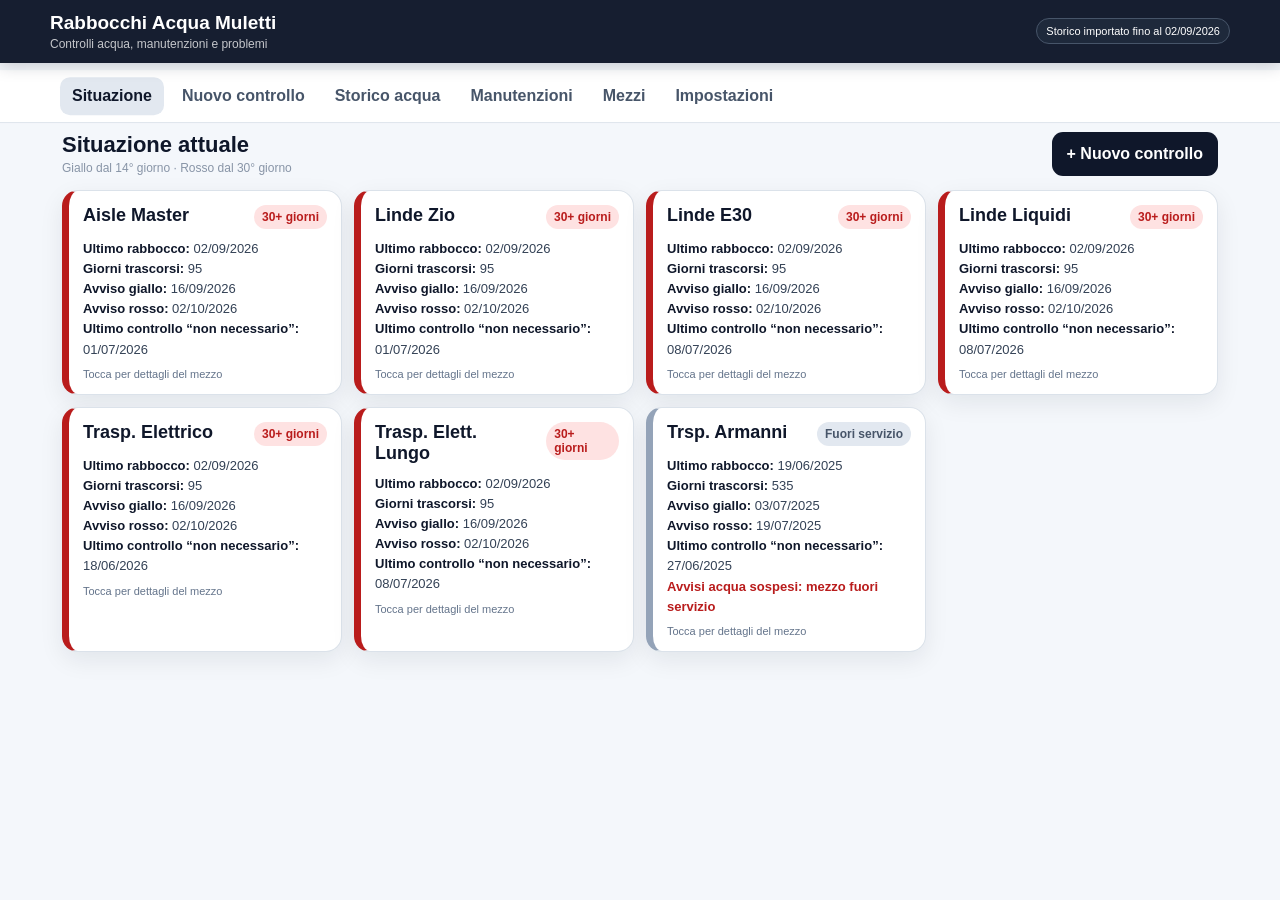
==== commit 512d6b71: "Add Rabbocchi Acqua Muletti test app" ====
--- a/index.html
+++ b/index.html
@@ -1,245 +1,209 @@
 <!doctype html>
-<html lang="it"><head><meta charset="utf-8"><meta name="viewport" content="width=device-width,initial-scale=1,viewport-fit=cover">
-<title>Magazzino FB</title><meta name="theme-color" content="#123a63">
-<meta name="apple-mobile-web-app-capable" content="yes">
-<meta name="apple-mobile-web-app-status-bar-style" content="default">
-<meta name="apple-mobile-web-app-title" content="Magazzino FB">
-<link rel="manifest" href="./manifest.webmanifest?v=6">
-<link rel="icon" type="image/png" sizes="192x192" href="./icons/icon-192.png?v=6">
-<link rel="apple-touch-icon" sizes="180x180" href="./icons/apple-touch-icon.png?v=6">
-<style>
-:root{
-  --navy:#0b1f35;--navy2:#123a63;--blue:#2563eb;--cyan:#0ea5e9;
-  --green:#16a34a;--amber:#f59e0b;--red:#dc2626;--ink:#172033;
-  --muted:#64748b;--line:#dbe3ee;--surface:#ffffff;--soft:#f5f8fc;
-  --radius:16px;--shadow:0 6px 22px rgba(15,23,42,.07);
-}
-*{box-sizing:border-box}
-html{background:#eef3f9}
-body{margin:0;font-family:system-ui,-apple-system,BlinkMacSystemFont,"Segoe UI",Roboto,sans-serif;color:var(--ink);background:linear-gradient(180deg,#edf4fb 0,#f7f9fc 240px,#f3f6fa 100%);min-height:100vh}
-header{background:linear-gradient(125deg,var(--navy) 0%,var(--navy2) 62%,#176b87 100%);color:#fff;padding:17px 18px;position:sticky;top:0;z-index:4;box-shadow:0 5px 18px rgba(11,31,53,.18);overflow:hidden}
-header::after{content:"";position:absolute;width:150px;height:150px;border-radius:50%;right:-55px;top:-76px;background:rgba(255,255,255,.08)}
-header h1{position:relative;margin:0;font-size:24px;letter-spacing:.2px;display:flex;align-items:center;gap:10px}
-header h1::before{content:"";width:10px;height:10px;border-radius:3px;background:linear-gradient(135deg,#67e8f9,#38bdf8);box-shadow:0 0 0 4px rgba(103,232,249,.12)}
-main{max-width:1000px;margin:auto;padding:16px 14px 28px}
-
-.stats{display:grid;grid-template-columns:repeat(4,1fr);gap:10px;margin-bottom:13px}
-.card{background:rgba(255,255,255,.96);border:1px solid rgba(203,213,225,.78);border-radius:var(--radius);padding:13px;box-shadow:var(--shadow)}
-.stat{position:relative;overflow:hidden}
-.stat::before{content:"";position:absolute;left:0;top:0;bottom:0;width:4px;border-radius:4px;background:var(--blue)}
-.stat:nth-child(2)::before{background:var(--green)}
-.stat:nth-child(3)::before{background:var(--amber)}
-.stat:nth-child(4)::before{background:#8b5cf6}
-.stat b{font-size:23px;line-height:1.05;display:block;color:#0f2947;letter-spacing:-.4px}
-.stat span{font-size:12px;color:var(--muted);font-weight:650}
-
-.progress{height:8px;background:#dfe8f2;border-radius:99px;overflow:hidden;margin:10px 2px 15px;box-shadow:inset 0 1px 2px rgba(15,23,42,.08)}
-.progress>div{height:100%;width:0;background:linear-gradient(90deg,var(--blue),var(--cyan));border-radius:99px;transition:width .2s ease}
-
-.tools{display:grid;grid-template-columns:1fr auto;gap:9px;margin-bottom:10px}
-.data-tools{display:flex;gap:8px;flex-wrap:wrap;margin-bottom:10px}
-.data-tools button{flex:0 0 auto}
-input,select,button{font:inherit}
-input,select{width:100%;min-height:44px;border:1px solid #cbd5e1;border-radius:13px;padding:0 12px;background:#fff;color:var(--ink);font-size:16px;outline:none;box-shadow:0 1px 2px rgba(15,23,42,.025);transition:border-color .15s,box-shadow .15s,background .15s}
-input:focus,select:focus{border-color:#60a5fa;box-shadow:0 0 0 3px rgba(37,99,235,.12);background:#fff}
-input[type="search"]{background:#fff url("data:image/svg+xml,%3Csvg xmlns='http://www.w3.org/2000/svg' width='18' height='18' viewBox='0 0 24 24' fill='none' stroke='%2364748b' stroke-width='2'%3E%3Ccircle cx='11' cy='11' r='8'/%3E%3Cpath d='m21 21-4.35-4.35'/%3E%3C/svg%3E") no-repeat 13px center;padding-left:40px}
-button{min-height:44px;border:0;border-radius:12px;padding:0 15px;font-weight:700;cursor:pointer;transition:transform .08s ease,box-shadow .15s ease,filter .15s ease}
-button:active{transform:translateY(1px) scale(.995)}
-.primary{background:linear-gradient(135deg,#2563eb,#1685d4);color:#fff;box-shadow:0 5px 14px rgba(37,99,235,.20)}
-.primary:hover{filter:brightness(1.03)}
-.secondary{background:#fff;color:#334155;border:1px solid #d5deea;box-shadow:0 2px 7px rgba(15,23,42,.045)}
-.danger{background:#fff1f2;color:#b42335;border:1px solid #fecdd3}
-
-.filters{display:flex;gap:7px;overflow:auto;padding:1px 1px 9px;scrollbar-width:none}
-.filters::-webkit-scrollbar{display:none}
-.chip{white-space:nowrap;background:rgba(255,255,255,.9);border:1px solid #d5deea;color:#526176;border-radius:999px;min-height:38px;padding:0 13px;box-shadow:none}
-.chip.active{background:linear-gradient(135deg,#eaf2ff,#e0f2fe);border-color:#78aaf7;color:#174ea6;box-shadow:0 2px 8px rgba(37,99,235,.08)}
-
-.section-title{display:flex;justify-content:space-between;align-items:center;margin:8px 1px}
-.section-title h2{font-size:18px;margin:0;color:#1e2c43}
-.badge{display:inline-block;padding:3px 8px;border-radius:99px;background:#e8eef6;color:#516177;font-size:11px;margin-left:5px;vertical-align:2px}
-
-.list{display:grid;gap:9px}
-.swipe-item{position:relative;overflow:hidden;border-radius:16px;background:#b91c1c;box-shadow:0 3px 12px rgba(15,23,42,.045)}
-.swipe-item .row{box-shadow:none}
-.swipe-delete{position:absolute;right:0;top:0;bottom:0;width:102px;min-height:0;border-radius:0;background:linear-gradient(135deg,#dc2626,#b91c1c);color:#fff;display:flex;flex-direction:column;align-items:center;justify-content:center;gap:4px;padding:0;font-size:12px;font-weight:800;z-index:0}
-.swipe-delete svg{width:20px;height:20px;stroke:currentColor;fill:none;stroke-width:2;stroke-linecap:round;stroke-linejoin:round}
-.swipe-delete:active{transform:none;filter:brightness(.94)}
-.swipe-content{position:relative;z-index:1;touch-action:pan-y;will-change:transform;transition:transform .18s cubic-bezier(.2,.8,.2,1)}
-.swipe-content.swipe-dragging{transition:none}
-.swipe-content.swipe-open{transform:translateX(-102px)}
-.row{background:rgba(255,255,255,.97);border:1px solid #dde5ef;border-radius:16px;padding:13px 14px;display:grid;grid-template-columns:1fr auto;gap:10px;align-items:center;box-shadow:0 3px 12px rgba(15,23,42,.045);position:relative;overflow:hidden}
-.row::after{content:"";position:absolute;left:0;top:9px;bottom:9px;width:3px;border-radius:0 4px 4px 0;background:#f59e0b}
-.row.row-verified::after{background:#16a34a}
-.row.row-pending::after{background:#f59e0b}
-.row button{background:transparent;padding:0;text-align:inherit;min-height:0;border-radius:0;box-shadow:none}
-.name{font-weight:780;color:#17263d;letter-spacing:-.1px}
-.meta{font-size:13px;color:var(--muted);margin-top:3px}
-.row-values{text-align:right;min-width:112px}
-.pallet-value{font-size:17px;font-weight:800;color:#15375d}
-.pieces-value{font-size:14px;font-weight:700;color:#526176;margin-top:2px}
-.direct-value{font-size:18px;font-weight:800;color:#15375d}
-.ok{font-size:12px;color:#15803d;margin-top:4px;font-weight:700}
-.pending{font-size:12px;color:#475569;margin-top:4px;font-weight:650}
-.empty{text-align:center;color:#64748b;padding:34px 0}
-
-
-.undo-bar{position:fixed;left:50%;bottom:calc(18px + env(safe-area-inset-bottom));transform:translate(-50%,18px);opacity:0;pointer-events:none;z-index:30;display:flex;align-items:center;gap:18px;max-width:calc(100% - 28px);min-width:270px;background:#172033;color:#fff;border-radius:14px;padding:10px 12px 10px 15px;box-shadow:0 12px 34px rgba(15,23,42,.28);transition:opacity .18s ease,transform .18s ease}
-.undo-bar.show{opacity:1;transform:translate(-50%,0);pointer-events:auto}
-.undo-bar span{font-size:13px;font-weight:650;white-space:nowrap;overflow:hidden;text-overflow:ellipsis}
-.undo-bar button{margin-left:auto;min-height:36px;padding:0 10px;background:transparent;color:#7dd3fc;border-radius:9px;font-weight:800}
-dialog{border:0;border-radius:20px;padding:0;max-width:620px;width:calc(100% - 24px);position:fixed;top:12px;left:0;right:0;margin:0 auto;max-height:calc(100% - 24px);overflow:auto;overscroll-behavior:contain;background:#fff;box-shadow:0 24px 70px rgba(15,23,42,.28)}
-dialog::backdrop{background:rgba(9,21,36,.58);backdrop-filter:blur(2px)}
-.modal{padding:14px 16px calc(14px + env(safe-area-inset-bottom));background:linear-gradient(180deg,#ffffff,#fbfdff)}
-.modal h2{margin:0 0 4px;color:#12365b;font-size:22px;letter-spacing:-.25px}
-.grid2{display:grid;grid-template-columns:1fr 1fr;gap:8px}.pack-grid{display:grid;grid-template-columns:1fr 1fr;gap:8px}.pack-title{margin-top:9px;font-size:11px;font-weight:800;color:#2b4461;text-transform:uppercase;letter-spacing:.45px}
-label{display:block;font-size:12px;color:#526176;margin-top:7px;font-weight:700;letter-spacing:.1px}
-label input,label select{margin-top:5px;font-weight:500}
-.hint{font-size:11px;color:#475569;margin-top:3px;line-height:1.3}
-.calc{background:#eef6ff;border:1px solid #d9eafd;border-radius:13px;padding:12px;margin-top:12px}
-.actions{display:flex;gap:8px;justify-content:flex-end;flex-wrap:wrap;margin-top:11px;padding-top:10px;border-top:1px solid #edf1f5}
-.stepper{display:grid;grid-template-columns:48px 1fr 48px;gap:6px;margin-top:5px}
-.stepper button{font-size:22px;background:#e9f0f7;color:#173b61;border:1px solid #d7e2ee;box-shadow:none}
-.partial-box{margin-top:9px;border:1px solid #d7e4f0;border-radius:15px;padding:10px;background:linear-gradient(180deg,#f8fbff,#f3f7fb)}
-.partial-head{display:flex;gap:8px;align-items:center;justify-content:space-between;font-size:13px;font-weight:800;color:#2b4461}
-.partial-head button{min-height:38px;padding:0 11px}
-.partial-list{display:grid;gap:8px;margin-top:9px}
-.partial-row{display:grid;grid-template-columns:1fr auto;gap:8px;align-items:end}
-.partial-row button{min-height:46px;background:#fff1f2;color:#b42335;border:1px solid #fecdd3}
-.summary-calc{display:grid;grid-template-columns:1fr 1fr;gap:8px;margin-top:8px}
-.summary-calc>div{background:linear-gradient(145deg,#edf6ff,#f5faff);border:1px solid #dbeafe;border-radius:13px;padding:11px}
-.summary-calc span{display:block;font-size:11px;color:#64748b;margin-bottom:3px;font-weight:700}
-.summary-calc b{font-size:17px;color:#12365b}
-.um-select{font-weight:750}
-#verified{accent-color:#16a34a}
-.verify-state{display:inline;font-weight:700;color:#64748b}
-.verify-state.verified{color:#15803d}
-
-@media(max-width:650px){
-  header{padding:15px 14px}header h1{font-size:22px}
-  main{padding:13px 11px 24px}.stats{grid-template-columns:repeat(2,1fr);gap:8px}
-  .card{padding:12px}.tools{grid-template-columns:1fr}.data-tools{display:grid;grid-template-columns:1fr 1fr}.data-tools button{width:100%}
-  .grid2{grid-template-columns:1fr}.row{grid-template-columns:minmax(0,1fr) auto;padding:12px}.section-title{gap:8px}.section-title .secondary{padding:0 10px}
-}
-</style></head><body>
-<header><h1>Magazzino FB</h1></header>
+<html lang="it">
+<head>
+  <meta charset="utf-8" />
+  <meta name="viewport" content="width=device-width,initial-scale=1,viewport-fit=cover" />
+  <meta name="theme-color" content="#0f172a" />
+  <meta name="apple-mobile-web-app-capable" content="yes" />
+  <meta name="apple-mobile-web-app-status-bar-style" content="default" />
+  <meta name="apple-mobile-web-app-title" content="Rabbocchi Muletti" />
+  <link rel="manifest" href="./manifest.webmanifest" />
+  <link rel="icon" href="./rabbocchi-icon.svg" type="image/svg+xml" />
+  <title>Rabbocchi Acqua Muletti</title>
+  <style>
+    :root{--bg:#f4f7fb;--card:#fff;--text:#0f172a;--muted:#64748b;--line:#dbe2ea;--brand:#0f172a;--green:#15803d;--green-bg:#dcfce7;--yellow:#a16207;--yellow-bg:#fef3c7;--red:#b91c1c;--red-bg:#fee2e2;--gray:#475569;--gray-bg:#e2e8f0;--blue:#1d4ed8;--blue-bg:#dbeafe;--orange:#c2410c;--orange-bg:#ffedd5;--purple:#7e22ce;--purple-bg:#f3e8ff;--shadow:0 8px 24px rgba(15,23,42,.08)}
+    *{box-sizing:border-box} html{background:var(--bg)} body{margin:0;font-family:-apple-system,BlinkMacSystemFont,"Segoe UI",Roboto,Arial,sans-serif;background:var(--bg);color:var(--text)} button,input,select,textarea{font:inherit} button{cursor:pointer}
+    header{position:sticky;top:0;z-index:30;background:rgba(15,23,42,.97);color:#fff;padding:calc(12px + env(safe-area-inset-top)) 16px 12px;box-shadow:0 2px 16px rgba(15,23,42,.22)}
+    .head{max-width:1180px;margin:auto;display:flex;align-items:center;gap:12px;justify-content:space-between}.title{font-size:19px;font-weight:800;line-height:1.15}.subtitle{font-size:12px;opacity:.75;margin-top:3px}.import-badge{font-size:11px;background:#1e293b;border:1px solid #475569;border-radius:999px;padding:6px 9px;white-space:nowrap}
+    nav{position:sticky;top:70px;z-index:25;background:#fff;border-bottom:1px solid var(--line);overflow-x:auto;white-space:nowrap}.navinner{max-width:1180px;margin:auto;display:flex;padding:7px 10px;gap:6px}.navbtn{border:0;background:transparent;padding:10px 12px;border-radius:10px;font-weight:700;color:#475569}.navbtn.active{background:#e2e8f0;color:#0f172a}
+    main{max-width:1180px;margin:auto;padding:16px 12px 96px}.section{display:none}.section.active{display:block}.section-head{display:flex;gap:10px;align-items:center;justify-content:space-between;margin-bottom:14px;flex-wrap:wrap}.section h2{margin:0;font-size:22px}.section h3{margin:20px 0 10px;font-size:17px}
+    .btn{border:1px solid transparent;border-radius:11px;padding:11px 14px;font-weight:800;min-height:44px}.btn.primary{background:var(--brand);color:#fff}.btn.secondary{background:#fff;border-color:var(--line);color:var(--text)}.btn.danger{background:#fff;border-color:#fecaca;color:var(--red)}.btn.small{padding:7px 9px;min-height:34px;font-size:13px}.btn:disabled{opacity:.45;cursor:not-allowed}
+    .grid{display:grid;grid-template-columns:repeat(auto-fit,minmax(245px,1fr));gap:12px}.card{background:var(--card);border:1px solid var(--line);border-radius:16px;padding:14px;box-shadow:var(--shadow)}.vehicle-card{position:relative;border-left:7px solid #94a3b8}.vehicle-card.green{border-left-color:var(--green)}.vehicle-card.yellow{border-left-color:#eab308}.vehicle-card.red{border-left-color:var(--red)}.vehicle-card.gray{border-left-color:#94a3b8}.vtop{display:flex;justify-content:space-between;gap:10px;align-items:flex-start}.vname{font-size:18px;font-weight:900}.status-pill{font-size:12px;font-weight:900;border-radius:999px;padding:5px 8px}.status-pill.green{background:var(--green-bg);color:var(--green)}.status-pill.yellow{background:var(--yellow-bg);color:var(--yellow)}.status-pill.red{background:var(--red-bg);color:var(--red)}.status-pill.gray{background:var(--gray-bg);color:var(--gray)}.meta{margin-top:10px;font-size:13px;line-height:1.55;color:#334155}.meta b{color:var(--text)}.maintenance-badge{display:inline-block;margin-top:10px;border-radius:8px;padding:6px 8px;font-size:12px;font-weight:900;background:var(--blue-bg);color:var(--blue)}.maintenance-badge.urgent{background:var(--purple-bg);color:var(--purple);outline:2px solid #d8b4fe}.clickhint{font-size:11px;color:var(--muted);margin-top:8px}
+    .notice{border-radius:12px;padding:11px 12px;background:#fff;border:1px solid var(--line);margin-bottom:12px;font-size:13px}.notice strong{display:block;margin-bottom:3px}
+    .control-card{background:#fff;border:1px solid var(--line);border-radius:16px;padding:14px;margin-bottom:12px}.control-title{font-weight:900;font-size:17px;margin-bottom:10px}.status-buttons{display:grid;grid-template-columns:repeat(2,1fr);gap:8px}.status-choice{border:2px solid var(--line);background:#fff;border-radius:12px;padding:12px 8px;font-weight:800;min-height:54px}.status-choice.sel-rabboccato{border-color:var(--green);background:var(--green-bg);color:var(--green)}.status-choice.sel-non_necessario{border-color:#64748b;background:#f1f5f9}.status-choice.sel-parziale{border-color:#f59e0b;background:var(--yellow-bg);color:#92400e}.status-choice.sel-guasto{border-color:#64748b;background:var(--gray-bg);color:#334155}.control-note{width:100%;margin-top:9px;border:1px solid var(--line);border-radius:10px;padding:10px;min-height:42px}.date-row{display:flex;gap:10px;align-items:center;flex-wrap:wrap;margin-bottom:12px}.date-row input,.filter input,.filter select,.form-grid input,.form-grid select,.form-grid textarea{border:1px solid #cbd5e1;border-radius:10px;padding:10px;background:#fff;min-height:42px}.date-row input{font-weight:700}
+    .filterbar{display:grid;grid-template-columns:repeat(auto-fit,minmax(150px,1fr));gap:8px;margin-bottom:12px}.filter{display:flex;flex-direction:column;gap:4px;font-size:12px;font-weight:700;color:#475569}.table-wrap{overflow:auto;background:#fff;border:1px solid var(--line);border-radius:14px;box-shadow:var(--shadow)}table{border-collapse:separate;border-spacing:0;width:100%;min-width:980px;font-size:12px}th,td{padding:8px;border-bottom:1px solid #e2e8f0;border-right:1px solid #e2e8f0;text-align:center;vertical-align:middle}th{position:sticky;top:0;background:#f8fafc;z-index:2;font-size:11px}th:first-child,td:first-child{position:sticky;left:0;background:#fff;z-index:1;font-weight:800}th:first-child{z-index:3;background:#f8fafc}.cellbtn{border:0;border-radius:7px;padding:6px 7px;font-size:11px;font-weight:800;white-space:nowrap}.st-rabboccato{background:var(--green-bg);color:var(--green)}.st-non_necessario{background:#f1f5f9;color:#475569}.st-parziale{background:var(--yellow-bg);color:#92400e}.st-guasto{background:var(--gray-bg);color:#334155}
+    .list{display:flex;flex-direction:column;gap:9px}.item{background:#fff;border:1px solid var(--line);border-radius:14px;padding:12px;display:flex;justify-content:space-between;gap:12px;align-items:flex-start}.item-main{min-width:0}.item-title{font-weight:900}.item-sub{font-size:12px;color:var(--muted);margin-top:4px;line-height:1.45}.item-actions{display:flex;gap:6px;flex-wrap:wrap;justify-content:flex-end}.tag{display:inline-block;border-radius:999px;padding:4px 7px;font-size:11px;font-weight:800;margin:3px 4px 0 0;background:#eef2ff;color:#3730a3}.tag.urgent{background:var(--purple-bg);color:var(--purple)}.tag.high{background:var(--orange-bg);color:var(--orange)}.tag.done{background:var(--green-bg);color:var(--green)}.tag.progress{background:var(--blue-bg);color:var(--blue)}
+    .stats{display:grid;grid-template-columns:repeat(auto-fit,minmax(150px,1fr));gap:8px;margin-bottom:12px}.stat{background:#fff;border:1px solid var(--line);border-radius:12px;padding:12px}.statnum{font-size:24px;font-weight:950}.statlabel{font-size:12px;color:var(--muted);margin-top:2px}
+    .split{display:grid;grid-template-columns:1fr 1fr;gap:14px}@media(max-width:760px){.split{grid-template-columns:1fr}.import-badge{display:none}nav{top:67px}.title{font-size:17px}.status-buttons{grid-template-columns:1fr 1fr}.item{flex-direction:column}.item-actions{justify-content:flex-start;width:100%}.item-actions .btn{flex:1}.section h2{font-size:20px}}
+    .modal{position:fixed;inset:0;z-index:100;background:rgba(15,23,42,.55);display:none;align-items:flex-end;justify-content:center;padding:0}.modal.open{display:flex}.modalbox{background:#fff;width:min(720px,100%);max-height:92vh;overflow:auto;border-radius:20px 20px 0 0;padding:18px 16px calc(20px + env(safe-area-inset-bottom));box-shadow:0 -16px 44px rgba(15,23,42,.2)}@media(min-width:700px){.modal{align-items:center;padding:20px}.modalbox{border-radius:18px;max-height:88vh}}.modalhead{display:flex;justify-content:space-between;gap:10px;align-items:center;margin-bottom:12px}.modalhead h3{margin:0;font-size:19px}.xbtn{border:0;background:#e2e8f0;border-radius:50%;width:38px;height:38px;font-size:20px}.form-grid{display:grid;grid-template-columns:1fr 1fr;gap:10px}.form-grid .full{grid-column:1/-1}.form-field{display:flex;flex-direction:column;gap:5px;font-size:12px;font-weight:800;color:#475569}.form-field textarea{min-height:90px;resize:vertical}.modal-actions{display:flex;justify-content:flex-end;gap:8px;margin-top:14px;flex-wrap:wrap}@media(max-width:600px){.form-grid{grid-template-columns:1fr}.form-grid .full{grid-column:auto}.modal-actions .btn{flex:1}}
+    .empty{padding:24px;text-align:center;color:var(--muted);background:#fff;border:1px dashed #cbd5e1;border-radius:14px}.event{border-left:5px solid #64748b}.danger-text{color:var(--red);font-weight:800}.footer-actions{display:flex;gap:8px;flex-wrap:wrap}.footer-actions .btn{flex:1;min-width:150px}
+  </style>
+</head>
+<body>
+<header><div class="head"><div><div class="title">Rabbocchi Acqua Muletti</div><div class="subtitle">Controlli acqua, manutenzioni e problemi</div></div><div class="import-badge">Storico importato fino al 02/09/2026</div></div></header>
+<nav><div class="navinner">
+  <button class="navbtn active" data-page="dashboard">Situazione</button>
+  <button class="navbtn" data-page="control">Nuovo controllo</button>
+  <button class="navbtn" data-page="history">Storico acqua</button>
+  <button class="navbtn" data-page="maintenance">Manutenzioni</button>
+  <button class="navbtn" data-page="vehicles">Mezzi</button>
+  <button class="navbtn" data-page="settings">Impostazioni</button>
+</div></nav>
 <main>
-<section class="stats">
-<div class="card stat"><b id="sProducts">0</b><span>Prodotti</span></div>
-<div class="card stat"><b id="sVerified">0</b><span>Verificati</span></div>
-<div class="card stat"><b id="sPallets">0</b><span>Pallet</span></div>
-<div class="card stat"><b id="sPieces">0</b><span>Pedane diverse</span></div>
-</section>
-<div class="progress"><div id="bar"></div></div>
-<section class="tools"><input id="search" type="search" placeholder="Cerca prodotto o marca…"><button class="primary" id="add">+ Prodotto</button></section>
-<section class="data-tools"><button class="secondary" id="exportPdf">Esporta PDF</button><button class="secondary" id="exportJson">Salva JSON</button><button class="secondary" id="importJson">Importa JSON</button><input id="importFile" type="file" accept="application/json,.json" hidden></section>
-<div class="filters" id="filters">
-<button class="chip active" data-f="all">Tutti</button><button class="chip" data-f="pending">Non verificati</button>
-<button class="chip" data-f="quantity">Con quantità KG/PZ</button><button class="chip" data-f="pallets">Solo pedane</button>
-</div>
-<div class="section-title"><h2>Prodotti <span class="badge" id="count"></span></h2><button class="secondary" id="reset">Ripristina dati iniziali</button></div>
-<section class="list" id="list"></section><div id="empty" class="empty" hidden>Nessun prodotto trovato.</div>
+  <section id="dashboard" class="section active"></section>
+  <section id="control" class="section"></section>
+  <section id="history" class="section"></section>
+  <section id="maintenance" class="section"></section>
+  <section id="vehicles" class="section"></section>
+  <section id="settings" class="section"></section>
 </main>
-<dialog id="dlg"><form class="modal" id="form">
-<h2 id="dlgTitle">Prodotto</h2><div class="meta" id="dlgBrand"></div>
-<input type="hidden" id="id">
-<div class="grid2"><label id="nameWrap">Nome prodotto<input id="productName"></label><label>Marca<input id="brand"></label></div>
-<label>Conteggio<select id="mode"><option value="quantity">Quantità (KG/PZ)</option><option value="pallets">Solo pedane</option></select></label><div class="hint" id="modeHelp"></div>
-<div id="quantityFields"><div class="grid2"><label>UM<select id="um" class="um-select"><option value="PZ">PZ</option><option value="KG">KG</option></select></label><label>Q.tà/pedana<input id="per" type="number" min="0" step="0.01"></label></div><label>Pedane complete<div class="stepper"><button type="button" id="minusFull" aria-label="Diminuisci pedane complete">−</button><input id="fullPallets" type="number" min="0" step="1"><button type="button" id="plusFull" aria-label="Aumenta pedane complete">+</button></div></label><label>Q.tà extra<input id="additional" type="number" min="0" step="0.01"></label><div class="partial-box"><div class="partial-head"><span>Pedane diverse</span><button type="button" class="secondary" id="addPartial">+ Aggiungi</button></div><div class="partial-list" id="partialList"></div></div><div class="summary-calc"><div><span>Pedane totali</span><b id="calcPallets">0</b></div><div><span>Quantità totale</span><b id="calcTotal">0 PZ</b></div></div></div>
-<div id="palletFields" hidden><label>Pedane totali<div class="stepper"><button type="button" id="minusPallet" aria-label="Diminuisci pedane totali">−</button><input id="qtyPallet" type="number" min="0" step="1"><button type="button" id="plusPallet" aria-label="Aumenta pedane totali">+</button></div></label></div>
-<div class="pack-title">Imballi</div><div class="pack-grid"><label>Cartoni/ped.<input id="cartonsPerPallet" type="number" min="0" step="1"></label><label>Cartoni totali<input id="cartonsTotal" type="number" min="0" step="1"></label><label>Sacchi/ped.<input id="sacksPerPallet" type="number" min="0" step="1"></label><label>Sacchi totali<input id="sacksTotal" type="number" min="0" step="1"></label></div>
-<label><input id="verified" type="checkbox" style="width:auto;min-height:auto;margin-right:7px"><span id="verifyText" class="verify-state">Verifica</span></label>
-<div class="actions"><button type="button" class="danger" id="del">Elimina</button><button type="button" class="secondary" id="cancel">Annulla</button><button class="primary" type="submit">Salva</button></div>
-</form></dialog>
-<div id="undoBar" class="undo-bar" role="status" aria-live="polite"><span id="undoText">Prodotto eliminato</span><button type="button" id="undoBtn">Annulla</button></div>
+<div id="modal" class="modal" aria-hidden="true"><div class="modalbox"><div id="modalContent"></div></div></div>
 <script>
-const SEED=[{"id":1,"name":"Gomma Tara","brand":"Aglumix","mode":"pieces","per":900,"pallets":28,"loose":0,"qty":0,"unit":"pallet","verified":false},{"id":2,"name":"Gomma Tara","brand":"Gtc","mode":"pieces","per":1000,"pallets":0,"loose":0,"qty":0,"unit":"pallet","verified":false},{"id":3,"name":"Proteine idrolizzate","brand":"Glanbia","mode":"pieces","per":700,"pallets":1,"loose":0,"qty":0,"unit":"pallet","verified":false},{"id":4,"name":"Confettura Fragola","brand":"Pangroup","mode":"pieces","per":792,"pallets":3,"loose":0,"qty":0,"unit":"pallet","verified":false},{"id":5,"name":"Confettura Ciliegia","brand":"Pangroup","mode":"pieces","per":792,"pallets":1,"loose":0,"qty":0,"unit":"pallet","verified":false},{"id":6,"name":"Confettura Fragola","brand":"Apicoltura","mode":"pallet","per":0,"pallets":0,"loose":0,"qty":0,"unit":"pallet","verified":false},{"id":7,"name":"Confettura Pesca","brand":"Apicoltura","mode":"pieces","per":528,"pallets":2,"loose":0,"qty":0,"unit":"pallet","verified":false},{"id":8,"name":"Confettura Frutti di Bosco","brand":"Pangroup","mode":"pieces","per":792,"pallets":2,"loose":0,"qty":0,"unit":"pallet","verified":false},{"id":9,"name":"Confettura Albicocca","brand":"Pangroup","mode":"pieces","per":792,"pallets":2,"loose":0,"qty":0,"unit":"pallet","verified":false},{"id":10,"name":"Confettura mirtillo","brand":"Pangroup","mode":"pieces","per":792,"pallets":1,"loose":0,"qty":0,"unit":"pallet","verified":false},{"id":11,"name":"Estratto di Lievito","brand":"Leiber","mode":"pieces","per":600,"pallets":4,"loose":0,"qty":0,"unit":"pallet","verified":false},{"id":12,"name":"Maltodestrina It 19","brand":"Tereos","mode":"pieces","per":675,"pallets":0,"loose":0,"qty":0,"unit":"pallet","verified":false},{"id":13,"name":"Cereal Big Bag","brand":"Grana","mode":"pieces","per":450,"pallets":7,"loose":0,"qty":0,"unit":"pallet","verified":false},{"id":14,"name":"Cereal scatole","brand":"Grana","mode":"pieces","per":300,"pallets":1,"loose":0,"qty":0,"unit":"pallet","verified":false},{"id":15,"name":"Acido Citrico","brand":"Nsw Toscana","mode":"pieces","per":1000,"pallets":16,"loose":0,"qty":0,"unit":"pallet","verified":false},{"id":16,"name":"Siero del latte","brand":"Milcore","mode":"pallet","per":0,"pallets":0,"loose":0,"qty":0,"unit":"pallet","verified":false},{"id":17,"name":"Sciroppo di Glucosio","brand":"Tereos","mode":"pieces","per":750,"pallets":0,"loose":0,"qty":0,"unit":"pallet","verified":false},{"id":18,"name":"Caffè spray instant","brand":"Comintrade","mode":"pieces","per":300,"pallets":17,"loose":0,"qty":0,"unit":"pallet","verified":false},{"id":19,"name":"Caffè ginseng","brand":"Comintrade","mode":"pieces","per":240,"pallets":0,"loose":0,"qty":0,"unit":"pallet","verified":false},{"id":20,"name":"Caffè top quality","brand":"Prontofood","mode":"pieces","per":276,"pallets":0,"loose":0,"qty":0,"unit":"pallet","verified":false},{"id":21,"name":"Caffè oro","brand":"Newchem","mode":"pieces","per":432,"pallets":7,"loose":0,"qty":0,"unit":"pallet","verified":false},{"id":22,"name":"Maltodestrina 19D (clpa)","brand":"Roquette","mode":"pieces","per":750,"pallets":12,"loose":0,"qty":0,"unit":"pallet","verified":false},{"id":23,"name":"Birra box 25lt","brand":"Naturiex","mode":"pieces","per":36,"pallets":9,"loose":0,"qty":0,"unit":"pallet","verified":false},{"id":24,"name":"Nocciolì","brand":"Apicoltura","mode":"pieces","per":792,"pallets":0,"loose":0,"qty":0,"unit":"pallet","verified":false},{"id":25,"name":"Nocciolì","brand":"Pangroup","mode":"pieces","per":792,"pallets":0,"loose":0,"qty":0,"unit":"pallet","verified":false},{"id":26,"name":"Miele","brand":"Apicoltura","mode":"pieces","per":88,"pallets":1,"loose":0,"qty":0,"unit":"pallet","verified":false},{"id":27,"name":"Acero","brand":"Apicoltura","mode":"pieces","per":0,"pallets":1,"loose":0,"qty":0,"unit":"pallet","verified":false},{"id":28,"name":"Zucchero semolato bianco","brand":"Eridania","mode":"pieces","per":900,"pallets":0,"loose":0,"qty":0,"unit":"pallet","verified":false},{"id":29,"name":"Teli copripallet grande","brand":"len Service","mode":"pieces","per":50,"pallets":1,"loose":0,"qty":0,"unit":"pallet","verified":false},{"id":30,"name":"Teli copripallet standard","brand":"len Service","mode":"pieces","per":20,"pallets":3,"loose":0,"qty":0,"unit":"pallet","verified":false},{"id":31,"name":"Sprite","brand":"sibeg","mode":"pieces","per":128,"pallets":0,"loose":0,"qty":0,"unit":"pallet","verified":false},{"id":32,"name":"Fanta","brand":"sibeg","mode":"pieces","per":128,"pallets":4,"loose":0,"qty":0,"unit":"pallet","verified":false},{"id":33,"name":"Big bag orzo","brand":"Crastan","mode":"pieces","per":380,"pallets":0,"loose":0,"qty":0,"unit":"pallet","verified":false},{"id":34,"name":"Orzo sacchetti","brand":"Crastan","mode":"pieces","per":360,"pallets":0,"loose":0,"qty":0,"unit":"pallet","verified":false},{"id":35,"name":"Bicchieri IO BEVO","brand":"goldplast","mode":"pallet","per":0,"pallets":6,"loose":0,"qty":6,"unit":"pallet","verified":false},{"id":36,"name":"Bicchieri Pellegrini","brand":"goldplast","mode":"pallet","per":0,"pallets":1,"loose":0,"qty":1,"unit":"pallet","verified":false},{"id":37,"name":"Biscotto","brand":"Emmepi dolci","mode":"pieces","per":400,"pallets":0,"loose":0,"qty":0,"unit":"pallet","verified":false},{"id":38,"name":"EPAL","brand":"","mode":"pallet","per":0,"pallets":114,"loose":0,"qty":114,"unit":"pallet","verified":false},{"id":39,"name":"Etichette","brand":"ro.ma","mode":"pallet","per":0,"pallets":2,"loose":0,"qty":2,"unit":"pallet","verified":false},{"id":40,"name":"Frutta albicocca","brand":"Capuzzo","mode":"pieces","per":300,"pallets":0,"loose":0,"qty":0,"unit":"pallet","verified":false},{"id":41,"name":"Frutta frutti di bosco","brand":"Capuzzo","mode":"pieces","per":280,"pallets":0,"loose":0,"qty":0,"unit":"pallet","verified":false},{"id":42,"name":"Frutta mela","brand":"Capuzzo","mode":"pieces","per":660,"pallets":0,"loose":0,"qty":0,"unit":"pallet","verified":false},{"id":43,"name":"Frutta pesca","brand":"","mode":"pallet","per":0,"pallets":0,"loose":0,"qty":0,"unit":"pallet","verified":false},{"id":44,"name":"Frutta prugna","brand":"Capuzzo","mode":"pieces","per":320,"pallets":0,"loose":0,"qty":0,"unit":"pallet","verified":false},{"id":45,"name":"MPC proteine del latte","brand":"Inleit","mode":"pieces","per":1000,"pallets":0,"loose":0,"qty":0,"unit":"pallet","verified":false},{"id":46,"name":"WPC proteine del Siero","brand":"Mamomilk","mode":"pieces","per":600,"pallets":8,"loose":0,"qty":0,"unit":"pallet","verified":false},{"id":47,"name":"Coca cola originale 20 lt","brand":"Coca-cola","mode":"pieces","per":30,"pallets":13,"loose":0,"qty":0,"unit":"pallet","verified":false},{"id":48,"name":"Taniche 5lt","brand":"lar","mode":"pallet","per":0,"pallets":0,"loose":0,"qty":0,"unit":"pallet","verified":false},{"id":49,"name":"Vesciche 75","brand":"sholle","mode":"pieces","per":2000,"pallets":4,"loose":0,"qty":0,"unit":"pallet","verified":false},{"id":50,"name":"Formaggio cheese powder mozzarella","brand":"icom italy","mode":"pieces","per":800,"pallets":2,"loose":0,"qty":0,"unit":"pallet","verified":false},{"id":51,"name":"Inulina","brand":"eigenman veronelli","mode":"pieces","per":1000,"pallets":0,"loose":0,"qty":0,"unit":"pallet","verified":false},{"id":52,"name":"Succo arancia (SAGF-14)","brand":"agrumaria","mode":"pieces","per":1040,"pallets":14,"loose":0,"qty":0,"unit":"pallet","verified":false},{"id":53,"name":"Latte intero","brand":"Lactalis","mode":"pieces","per":1000,"pallets":3,"loose":0,"qty":0,"unit":"pallet","verified":false},{"id":54,"name":"Fruttosio sacchi","brand":"","mode":"pieces","per":1000,"pallets":12,"loose":0,"qty":0,"unit":"pallet","verified":false},{"id":55,"name":"Fruttosio Big Bag","brand":"","mode":"pieces","per":1000,"pallets":12,"loose":0,"qty":0,"unit":"pallet","verified":false},{"id":56,"name":"Cola part 1","brand":"Agrumaria","mode":"pallet","per":0,"pallets":1,"loose":0,"qty":1,"unit":"pallet","verified":false},{"id":57,"name":"Cola parte B","brand":"Agrumaria","mode":"pallet","per":0,"pallets":1,"loose":0,"qty":1,"unit":"pallet","verified":false},{"id":58,"name":"Acido Ascorbico","brand":"","mode":"pallet","per":0,"pallets":1,"loose":0,"qty":1,"unit":"pallet","verified":false},{"id":59,"name":"Latte parzialmente  07264746","brand":"","mode":"pieces","per":576,"pallets":0,"loose":0,"qty":0,"unit":"pallet","verified":false},{"id":60,"name":"pellicola rotoli mano","brand":"","mode":"pallet","per":0,"pallets":1,"loose":0,"qty":1,"unit":"pallet","verified":false},{"id":61,"name":"Reggette","brand":"","mode":"pallet","per":0,"pallets":1,"loose":0,"qty":1,"unit":"pallet","verified":false},{"id":62,"name":"secna Caramello (Liquidi)","brand":"","mode":"pallet","per":0,"pallets":1,"loose":0,"qty":1,"unit":"pallet","verified":false}];
-const KEY='magazzino-fb-demo-v1';
-let filter='all',editingPartials=[];
-let openSwipeContent=null,lastDeleted=null,undoTimer=null;
-const SWIPE_WIDTH=102;
-const $=s=>document.querySelector(s),fmt=n=>new Intl.NumberFormat('it-IT',{maximumFractionDigits:2}).format(Number(n)||0);
-function cleanNum(v){return Math.max(0,Number(v)||0)}
-function normalizeUm(v){v=String(v||'').trim().toUpperCase();return v==='KG'?'KG':'PZ'}
-function migrateItem(x){if(!x||typeof x!=='object')x={};const base={id:Number(x.id)||Date.now()+Math.random(),name:String(x.name||'').trim()||'Prodotto',brand:String(x.brand||''),verified:!!x.verified,cartonsPerPallet:Math.floor(cleanNum(x.cartonsPerPallet)),cartonsTotal:Math.floor(cleanNum(x.cartonsTotal)),sacksPerPallet:Math.floor(cleanNum(x.sacksPerPallet)),sacksTotal:Math.floor(cleanNum(x.sacksTotal))};if(x.mode==='quantity')return {...base,mode:'quantity',um:normalizeUm(x.um),per:cleanNum(x.per),fullPallets:Math.floor(cleanNum(x.fullPallets)),additional:cleanNum(x.additional),partials:Array.isArray(x.partials)?x.partials.map(cleanNum):[],palletCount:0};if(x.mode==='pallets')return {...base,mode:'pallets',um:'PZ',per:0,fullPallets:0,additional:0,partials:[],palletCount:Math.floor(cleanNum(x.palletCount))};if(x.mode==='pieces')return {...base,mode:'quantity',um:normalizeUm(x.um),per:cleanNum(x.per),fullPallets:Math.floor(cleanNum(x.pallets)),additional:cleanNum(x.loose),partials:[],palletCount:0};if(x.mode==='direct'&&['KG','PZ'].includes(String(x.unit||'').toUpperCase()))return {...base,mode:'quantity',um:normalizeUm(x.unit),per:0,fullPallets:0,additional:cleanNum(x.qty),partials:[],palletCount:0};return {...base,mode:'pallets',um:'PZ',per:0,fullPallets:0,additional:0,partials:[],palletCount:Math.floor(cleanNum(x.qty!=null?x.qty:x.pallets))}}
-function cloneSeed(){return SEED.map(migrateItem)}
-function load(){try{const x=JSON.parse(localStorage.getItem(KEY));return Array.isArray(x)?x.map(migrateItem):cloneSeed()}catch{return cloneSeed()}}
-let items=load();
-function save(){try{localStorage.setItem(KEY,JSON.stringify(items));return true}catch(err){console.error('Salvataggio locale fallito:',err);alert('ATTENZIONE: impossibile salvare i dati sul dispositivo. Non chiudere l’app e crea subito un backup JSON.');return false}}
-function partialSum(p){return (p.partials||[]).reduce((a,v)=>a+cleanNum(v),0)}
-function total(p){return p.mode==='quantity'?cleanNum(p.per)*cleanNum(p.fullPallets)+cleanNum(p.additional)+partialSum(p):cleanNum(p.palletCount)}
-function physicalPallets(p){return p.mode==='quantity'?Math.floor(cleanNum(p.fullPallets))+(p.partials||[]).length:Math.floor(cleanNum(p.palletCount))}
-function differentPallets(p){return p.mode==='quantity'?(p.partials||[]).length:0}
-function modeLabel(m){return m==='quantity'?'Quantità su pedane':'Solo numero pedane'}
-function stats(){$('#sProducts').textContent=items.length;const v=items.filter(x=>x.verified).length;$('#sVerified').textContent=v;$('#bar').style.width=(items.length?v/items.length*100:0)+'%';$('#sPallets').textContent=fmt(items.reduce((a,p)=>a+physicalPallets(p),0));$('#sPieces').textContent=fmt(items.reduce((a,p)=>a+differentPallets(p),0))}
-
-function setSwipe(content,open){
-  if(open){
-    if(openSwipeContent&&openSwipeContent!==content)setSwipe(openSwipeContent,false);
-    content.style.transform='';content.classList.add('swipe-open');content.dataset.open='1';openSwipeContent=content;
-  }else{
-    content.style.transform='';content.classList.remove('swipe-open');content.dataset.open='0';if(openSwipeContent===content)openSwipeContent=null;
+'use strict';
+const STORAGE_KEY='rabbocchiMuletti_state_v2';
+const DATA_VERSION=2;
+const STATUS={rabboccato:'Rabboccato',non_necessario:'Non necessario',parziale:'Parziale',guasto:'Guasto / fuori servizio'};
+const TYPES=['Cambio gomme','Cambio olio','Ingrassaggio','Controllo catene','Controllo forche','Altro intervento','Problema da risolvere'];
+const PRIORITIES=['Bassa','Normale','Alta','Urgente'];
+const MSTATUSES=['Da fare','In corso','Completata'];
+const VIDS={aisle:'aisle-master',zio:'linde-zio',polveri:'linde-polveri',e30:'linde-e30',liquidi:'linde-liquidi',te:'trasp-elettrico',tel:'trasp-elettrico-lungo',arm:'trsp-armanni'};
+const uid=(p='id')=>p+'-'+Date.now().toString(36)+'-'+Math.random().toString(36).slice(2,8);
+const esc=s=>String(s??'').replace(/[&<>'"]/g,c=>({'&':'&amp;','<':'&lt;','>':'&gt;',"'":'&#39;','"':'&quot;'}[c]));
+const parseDateLocal=s=>{const [y,m,d]=s.split('-').map(Number);return new Date(y,m-1,d,12,0,0)};
+const fmtDate=s=>{if(!s)return '—';const d=parseDateLocal(s);return new Intl.DateTimeFormat('it-IT').format(d)};
+const todayISO=()=>{const d=new Date();const y=d.getFullYear(),m=String(d.getMonth()+1).padStart(2,'0'),day=String(d.getDate()).padStart(2,'0');return `${y}-${m}-${day}`};
+const daysBetween=(a,b=todayISO())=>Math.floor((parseDateLocal(b)-parseDateLocal(a))/86400000);
+
+const waterRows=[
+['2024-05-31',['SI','SI','SI','SI','SI','SI','GUASTO']],['2024-06-24',['NO','NO','NO','SI','SI','NO','GUASTO']],['2024-07-12',['SI','SI','SI','SI','SI','SI','GUASTO']],['2024-07-29',['SI','SI','SI','SI','SI','NO','GUASTO']],['2024-08-14',['SI','SI','NO','SI','NO','SI','GUASTO']],['2024-08-30',['NO','SI','SI','NO','NO','NO','GUASTO']],['2024-09-13',['SI','SI','SI','SI','SI','SI','GUASTO']],['2024-10-01',['NO','SI','NO','NO','SI','NO','GUASTO']],['2024-10-17',['SI','NO','NO','SI','NO','NO','GUASTO']],['2024-11-04',['SI','SI','SI','SI','SI','SI','GUASTO']],['2024-11-21',['SI','SI','SI','SI','NO','NO','GUASTO']],['2024-12-09',['NO','SI','NO','NO','SI','NO','GUASTO']],['2024-12-24',['SI','SI','SI','SI','SI','SI','GUASTO']],['2025-01-13',['SI','SI','NO','SI','NO','NO','GUASTO']],['2025-01-24',['SI','SI','SI','SI','SI','SI','GUASTO']],['2025-02-07',['SI','SI','SI','SI','NO','NO','GUASTO']],['2025-02-28',['SI','SI','NO','SI','SI','NO','GUASTO']],['2025-03-21',['SI','SI','SI','NO','SI','NO','GUASTO']],['2025-03-25',['SI','NO','NO','NO','NO','NO','GUASTO']],['2025-04-09',['SI','GUASTO','SI','SI','NO','SI','GUASTO']],['2025-04-30',['SI','SI','GUASTO','SI','SI','SI','SI']],['2025-05-27',['SI','SI','SI','SI','SI','SI','NO']],['2025-06-19',['SI','SI','SI','SI','SI','SI','SI']],['2025-06-27',['SI','SI','SI','NO','NO','NO','NO']],['2025-07-28',['NO','SI','NO','NO','SI','NO','GUASTO']],['2025-07-29',['SI','SI','SI','SI','NO','SI','GUASTO']],['2025-08-13',['SI','SI','SI','SI','SI','NO','GUASTO']],['2025-09-01',['SI','SI','NO','NO','SI','NO','GUASTO']],['2025-09-05',['NO','SI','SI','SI','NO','NO','GUASTO']],['2025-09-08',['NO','NO','NO','NO','NO','SI','GUASTO']],['2025-10-13',['SI','SI','NO','NO','SI','NO','GUASTO']],['2025-10-16',['NO','SI','SI','SI','NO','SI','GUASTO']],['2025-11-09',['SI','NO','NO','NO','NO','NO','GUASTO']],['2025-11-13',['NO','SI','SI','SI','SI','SI','GUASTO']],['2025-11-10',['SI','SI','SI','SI','SI','SI','GUASTO']],['2026-01-07',['SI','SI','NO','NO','SI','NO','GUASTO']],['2026-01-12',['NO','NO','SI','SI','SI','NO','GUASTO']],['2026-02-06',['SI','NO','NO','NO','SI','NO','GUASTO']],['2026-02-09',['NO','SI','SI','NOIOS','NO','NO','GUASTO']],['2026-03-09',['SI','SI','SI','SI','SI','SI','GUASTO']],['2026-03-30',['SI','NO','NO','NO','NO','NO','GUASTO']],['2026-04-09',['NO','NO','SI','NO','SI','NO','GUASTO']],['2026-04-15',['NO','PARZIALE','NO','NO','NO','NO','GUASTO']],['2026-05-18',['PARZIALE','PARZIALE','NO','NO','SI','NO','GUASTO']],['2026-06-18',['SI','SI','NO','SI','NO','SI','GUASTO']],['2026-07-01',['NO','NO','SI','NO','SI','NO','GUASTO']],['2026-07-08',['SI','SI','NO','NO','SI','NO','GUASTO']],['2026-08-11',['SI','SI','SI','SI','SI','SI','GUASTO']],['2026-09-02',['SI','SI','SI','SI','SI','SI','GUASTO']]
+];
+function normalizeStatus(v){if(v==='SI')return 'rabboccato';if(v==='NO'||v==='NOIOS')return 'non_necessario';if(v==='PARZIALE')return 'parziale';return 'guasto'}
+function seedState(){
+  const vehicles=[
+    {id:VIDS.aisle,name:'Aisle Master',active:true,sort:1},{id:VIDS.zio,name:'Linde Zio',active:true,sort:2},{id:VIDS.polveri,name:'Linde Polveri',active:false,sort:3,archivedAt:'2025-06-23'},{id:VIDS.e30,name:'Linde E30',active:true,sort:4},{id:VIDS.liquidi,name:'Linde Liquidi',active:true,sort:5},{id:VIDS.te,name:'Trasp. Elettrico',active:true,sort:6},{id:VIDS.tel,name:'Trasp. Elett. Lungo',active:true,sort:7},{id:VIDS.arm,name:'Trsp. Armanni',active:true,sort:8}
+  ];
+  const waterRecords=[];
+  const beforeSwitch=[VIDS.aisle,VIDS.zio,VIDS.polveri,VIDS.liquidi,VIDS.te,VIDS.tel,VIDS.arm];
+  const afterSwitch=[VIDS.aisle,VIDS.zio,VIDS.e30,VIDS.liquidi,VIDS.te,VIDS.tel,VIDS.arm];
+  const vmap=Object.fromEntries(vehicles.map(v=>[v.id,v.name]));
+  for(const [date,vals] of waterRows){const ids=date<='2025-06-19'?beforeSwitch:afterSwitch;vals.forEach((raw,i)=>{const vehicleId=ids[i];waterRecords.push({id:`imp-${date}-${vehicleId}`,date,vehicleId,vehicleName:vmap[vehicleId],status:normalizeStatus(raw),note:raw==='NOIOS'?'Valore originale: No- ios':'',source:'import'});});}
+  const historicalEvents=[
+    {id:'evt-2025-04-10',date:'2025-04-10',type:'Ingrassaggio',description:'Registro storico ingrassaggio',details:{'Aisle Master':'SI','Linde Zio':'SI','Linde Polveri':'NO','Linde Liquidi':'NO','Trasp. Elettrico':'NO','Trasp. Elett. Lungo':'NO','Trsp. Armanni':'Guasto-No'}},
+    {id:'evt-2025-06-27',date:'2025-06-27',type:'Manutenzione',description:'Registro storico manutenzione',details:{'Aisle Master':'SI / Manca revisione','Linde Zio':'SI / Non idoneo','Linde E30':'SI','Linde Liquidi':'SI / non idoneo','Trasp. Elettrico':'SI','Trasp. Elett. Lungo':'SI','Trsp. Armanni':'SI / Non idoneo'}},
+    {id:'evt-2025-11-13',date:'2025-11-13',type:'Problema',description:'Alzata forche lenta; Perdita di olio',details:null,unassigned:true}
+  ];
+  const maintenances=[
+    {id:'mnt-2025-04-10-aisle',vehicleId:VIDS.aisle,vehicleName:'Aisle Master',type:'Ingrassaggio',title:'Ingrassaggio storico',dateCreated:'2025-04-10',dueDate:'',priority:'Normale',status:'Completata',notes:'Importato dal registro storico.',completedAt:'2025-04-10',source:'import'},
+    {id:'mnt-2025-04-10-zio',vehicleId:VIDS.zio,vehicleName:'Linde Zio',type:'Ingrassaggio',title:'Ingrassaggio storico',dateCreated:'2025-04-10',dueDate:'',priority:'Normale',status:'Completata',notes:'Importato dal registro storico.',completedAt:'2025-04-10',source:'import'}
+  ];
+  return {dataVersion:DATA_VERSION,seeded:true,vehicles,waterRecords,maintenances,historicalEvents,notifications:{},settings:{notificationsEnabled:false}};
+}
+function migrateState(s){
+  if(!s||typeof s!=='object')return seedState();
+  if(!Array.isArray(s.vehicles)||!Array.isArray(s.waterRecords))return seedState();
+  if((s.dataVersion||0)<2){
+    const seed=seedState();
+    const hasManual=s.waterRecords.some(r=>r.source!=='import');
+    if(!hasManual)return seed;
+    const manualWater=s.waterRecords.filter(r=>r.source!=='import');
+    const manualM=(s.maintenances||[]).filter(r=>r.source!=='import');
+    seed.waterRecords.push(...manualWater.filter(r=>!seed.waterRecords.some(x=>x.id===r.id)));
+    seed.maintenances.push(...manualM.filter(r=>!seed.maintenances.some(x=>x.id===r.id)));
+    return seed;
   }
-}
-function bindSwipe(content){
-  let sx=0,sy=0,start=0,pos=0,tracking=false,horizontal=false;
-  const finish=()=>{if(!tracking)return;tracking=false;content.classList.remove('swipe-dragging');if(!horizontal){content.style.transform='';return}content.dataset.ignoreClick=String(Date.now()+350);setSwipe(content,pos<-SWIPE_WIDTH/2);horizontal=false};
-  content.addEventListener('pointerdown',e=>{if(e.pointerType==='mouse'&&e.button!==0)return;if(openSwipeContent&&openSwipeContent!==content)setSwipe(openSwipeContent,false);sx=e.clientX;sy=e.clientY;start=content.dataset.open==='1'?-SWIPE_WIDTH:0;pos=start;tracking=true;horizontal=false;try{content.setPointerCapture(e.pointerId)}catch{}});
-  content.addEventListener('pointermove',e=>{if(!tracking)return;const dx=e.clientX-sx,dy=e.clientY-sy;if(!horizontal){if(Math.abs(dy)>9&&Math.abs(dy)>Math.abs(dx)){tracking=false;content.style.transform='';return}if(Math.abs(dx)>7&&Math.abs(dx)>Math.abs(dy)){horizontal=true;content.classList.add('swipe-dragging')}else return}e.preventDefault();pos=Math.max(-SWIPE_WIDTH,Math.min(0,start+dx));content.style.transform=`translateX(${pos}px)`});
-  content.addEventListener('pointerup',finish);content.addEventListener('pointercancel',finish);
-}
-function hideUndo(){clearTimeout(undoTimer);undoTimer=null;const bar=$('#undoBar');if(bar)bar.classList.remove('show')}
-function showUndo(name){clearTimeout(undoTimer);const bar=$('#undoBar');$('#undoText').textContent=(name||'Prodotto')+' eliminato';bar.classList.add('show');undoTimer=setTimeout(()=>{lastDeleted=null;hideUndo()},5500)}
-function deleteProductWithUndo(id){const index=items.findIndex(x=>x.id===id);if(index<0)return;const product=items[index];items.splice(index,1);if(!save()){items.splice(index,0,product);render();return}lastDeleted={product,index};render();showUndo(product.name)}
-function render(){const q=$('#search').value.trim().toLowerCase();const arr=items.filter(p=>(!q||(p.name+' '+p.brand).toLowerCase().includes(q))&&(filter==='all'||filter==='pending'&&!p.verified||p.mode===filter));$('#list').innerHTML='';openSwipeContent=null;$('#count').textContent=arr.length;$('#empty').hidden=!!arr.length;for(const p of arr){const swipe=document.createElement('div');swipe.className='swipe-item';const delSwipe=document.createElement('button');delSwipe.type='button';delSwipe.className='swipe-delete';delSwipe.setAttribute('aria-label','Elimina '+p.name);delSwipe.innerHTML='<svg viewBox="0 0 24 24" aria-hidden="true"><path d="M3 6h18"></path><path d="M8 6V4h8v2"></path><path d="M19 6l-1 14H6L5 6"></path><path d="M10 11v5M14 11v5"></path></svg><span>Elimina</span>';const el=document.createElement('article');el.className='row swipe-content '+(p.verified?'row-verified':'row-pending');const left=document.createElement('button');left.type='button';left.innerHTML='<div class="name"></div><div class="meta"></div>';left.querySelector('.name').textContent=p.name;let meta=(p.brand?p.brand+' · ':'')+modeLabel(p.mode);if(p.mode==='quantity'&&differentPallets(p))meta+=' · '+fmt(p.fullPallets)+' complete + '+differentPallets(p)+' diverse';if(p.mode==='quantity'&&cleanNum(p.additional)>0)meta+=' · +'+fmt(p.additional)+' '+normalizeUm(p.um)+' extra';const packs=[];if(cleanNum(p.cartonsTotal)>0)packs.push(fmt(p.cartonsTotal)+' cartoni');else if(cleanNum(p.cartonsPerPallet)>0)packs.push(fmt(p.cartonsPerPallet)+' cart./ped.');if(cleanNum(p.sacksTotal)>0)packs.push(fmt(p.sacksTotal)+' sacchi');else if(cleanNum(p.sacksPerPallet)>0)packs.push(fmt(p.sacksPerPallet)+' sac./ped.');if(packs.length)meta+=' · '+packs.join(' · ');left.querySelector('.meta').textContent=meta;left.addEventListener('click',()=>{if(Number(el.dataset.ignoreClick||0)>Date.now())return;if(el.dataset.open==='1'){setSwipe(el,false);return}openEdit(p.id)});const right=document.createElement('div');right.className='row-values';const status=document.createElement('div');status.className=p.verified?'ok':'pending';status.textContent=p.verified?'☑ Verificato':'☐ Verifica';if(p.mode==='quantity'){const pv=document.createElement('div');pv.className='pallet-value';pv.textContent=fmt(physicalPallets(p))+' pedane';const pc=document.createElement('div');pc.className='pieces-value';pc.textContent=fmt(total(p))+' '+normalizeUm(p.um);right.append(pv,pc,status)}else{const pv=document.createElement('div');pv.className='pallet-value';pv.textContent=fmt(p.palletCount)+' pedane';right.append(pv,status)}el.append(left,right);swipe.append(delSwipe,el);$('#list').append(swipe);bindSwipe(el);delSwipe.addEventListener('click',()=>deleteProductWithUndo(p.id))}stats()}
-function showFields(){const m=$('#mode').value;$('#quantityFields').hidden=m!=='quantity';$('#palletFields').hidden=m!=='pallets';$('#modeHelp').textContent=m==='quantity'?'Conteggio in KG/PZ.':'Solo numero di pedane.';calc()}
-function renderPartials(){const box=$('#partialList');box.innerHTML='';editingPartials.forEach((value,i)=>{const row=document.createElement('div');row.className='partial-row';const label=document.createElement('label');label.style.marginTop='0';const text=document.createElement('span');text.textContent='Pedana diversa '+(i+1)+' ('+$('#um').value+')';const input=document.createElement('input');input.type='number';input.min='0';input.step='0.01';input.value=value;input.addEventListener('input',()=>{editingPartials[i]=cleanNum(input.value);calc()});label.append(text,input);const remove=document.createElement('button');remove.type='button';remove.textContent='Rimuovi';remove.addEventListener('click',()=>{editingPartials.splice(i,1);renderPartials();calc()});row.append(label,remove);box.append(row)})}
-function calc(){if(!$('#calcPallets'))return;const full=Math.floor(cleanNum($('#fullPallets').value)),per=cleanNum($('#per').value),additional=cleanNum($('#additional').value),sum=editingPartials.reduce((a,v)=>a+cleanNum(v),0),um=$('#um').value;$('#calcPallets').textContent=fmt(full+editingPartials.length);$('#calcTotal').textContent=fmt(full*per+additional+sum)+' '+um}
-function updateVerifyLabel(){const c=$('#verified'),t=$('#verifyText');if(!c||!t)return;t.textContent=c.checked?'Verificato':'Verifica';t.classList.toggle('verified',c.checked)}
-function positionDialogForKeyboard(){const d=$('#dlg');if(!d.open)return;const vv=window.visualViewport;const offsetTop=vv?vv.offsetTop:0;const height=vv?vv.height:window.innerHeight;d.style.top=Math.max(8,offsetTop+8)+'px';d.style.maxHeight=Math.max(260,height-16)+'px'}
-function showDialogAtTop(){const d=$('#dlg');d.showModal();requestAnimationFrame(positionDialogForKeyboard);setTimeout(positionDialogForKeyboard,120)}
-function openEdit(id){const p=items.find(x=>x.id===id);if(!p)return;$('#id').value=p.id;$('#dlgTitle').textContent=p.name;$('#dlgBrand').textContent=p.brand||'Nessuna marca';$('#nameWrap').hidden=false;$('#productName').value=p.name;$('#brand').value=p.brand;$('#mode').value=p.mode;$('#um').value=normalizeUm(p.um);$('#per').value=p.per||0;$('#fullPallets').value=p.fullPallets||0;$('#additional').value=p.additional||0;editingPartials=[...(p.partials||[])];$('#qtyPallet').value=p.palletCount||0;$('#cartonsPerPallet').value=p.cartonsPerPallet||0;$('#cartonsTotal').value=p.cartonsTotal||0;$('#sacksPerPallet').value=p.sacksPerPallet||0;$('#sacksTotal').value=p.sacksTotal||0;$('#verified').checked=!!p.verified;updateVerifyLabel();$('#del').hidden=false;renderPartials();showFields();showDialogAtTop()}
-$('#form').addEventListener('submit',e=>{e.preventDefault();const id=+$('#id').value;let p=items.find(x=>x.id===id);const isNew=!p;const newName=$('#productName').value.trim();if(!newName){alert('Inserisci il nome del prodotto.');return}if(isNew){p={id:Date.now(),name:newName,brand:'',mode:'quantity',um:'PZ',per:0,fullPallets:0,additional:0,partials:[],palletCount:0,verified:false};items.push(p)}p.name=newName;p.brand=$('#brand').value.trim();p.mode=$('#mode').value;p.um=normalizeUm($('#um').value);p.per=cleanNum($('#per').value);p.fullPallets=Math.floor(cleanNum($('#fullPallets').value));p.additional=cleanNum($('#additional').value);p.partials=editingPartials.map(cleanNum);p.palletCount=Math.floor(cleanNum($('#qtyPallet').value));p.cartonsPerPallet=Math.floor(cleanNum($('#cartonsPerPallet').value));p.cartonsTotal=Math.floor(cleanNum($('#cartonsTotal').value));p.sacksPerPallet=Math.floor(cleanNum($('#sacksPerPallet').value));p.sacksTotal=Math.floor(cleanNum($('#sacksTotal').value));p.verified=$('#verified').checked;if(!save())return;$('#dlg').close();render()});
-$('#add').addEventListener('click',()=>{$('#id').value='';$('#dlgTitle').textContent='Nuovo prodotto';$('#dlgBrand').textContent='';$('#nameWrap').hidden=false;$('#productName').value='';$('#brand').value='';$('#mode').value='quantity';$('#um').value='PZ';$('#per').value=0;$('#fullPallets').value=0;$('#additional').value=0;editingPartials=[];$('#qtyPallet').value=0;$('#cartonsPerPallet').value=0;$('#cartonsTotal').value=0;$('#sacksPerPallet').value=0;$('#sacksTotal').value=0;$('#verified').checked=false;updateVerifyLabel();$('#del').hidden=true;renderPartials();showFields();showDialogAtTop()});
-$('#del').addEventListener('click',()=>{const id=+$('#id').value;if(id&&confirm('Eliminare questo prodotto?')){const previous=items;items=items.filter(x=>x.id!==id);if(!save()){items=previous;return}$('#dlg').close();render()}});
-$('#cancel').addEventListener('click',()=>$('#dlg').close());
-$('#mode').addEventListener('change',showFields);$('#verified').addEventListener('change',updateVerifyLabel);$('#um').addEventListener('change',()=>{renderPartials();calc()});['#per','#fullPallets','#additional'].forEach(sel=>$(sel).addEventListener('input',calc));
-$('#minusFull').addEventListener('click',()=>{$('#fullPallets').value=Math.max(0,Math.floor(cleanNum($('#fullPallets').value))-1);calc()});$('#plusFull').addEventListener('click',()=>{$('#fullPallets').value=Math.floor(cleanNum($('#fullPallets').value))+1;calc()});
-$('#minusPallet').addEventListener('click',()=>$('#qtyPallet').value=Math.max(0,Math.floor(cleanNum($('#qtyPallet').value))-1));$('#plusPallet').addEventListener('click',()=>$('#qtyPallet').value=Math.floor(cleanNum($('#qtyPallet').value))+1);
-$('#addPartial').addEventListener('click',()=>{editingPartials.push(0);renderPartials();calc();setTimeout(()=>{const a=$('#partialList').querySelectorAll('input');if(a.length)a[a.length-1].focus()},0)});
-if(window.visualViewport){window.visualViewport.addEventListener('resize',positionDialogForKeyboard);window.visualViewport.addEventListener('scroll',positionDialogForKeyboard)}$('#dlg').addEventListener('focusin',e=>{if(!e.target.matches('input,select,textarea'))return;setTimeout(()=>{positionDialogForKeyboard();e.target.scrollIntoView({block:'center',behavior:'smooth'})},180)});
-$('#search').addEventListener('input',render);$('#filters').addEventListener('click',e=>{const b=e.target.closest('[data-f]');if(!b)return;filter=b.dataset.f;document.querySelectorAll('.chip').forEach(x=>x.classList.toggle('active',x===b));render()});
-$('#reset').addEventListener('click',()=>{if(confirm('Ripristinare i 62 prodotti iniziali?')){const previous=items;items=cloneSeed();if(!save()){items=previous;return}render()}});
-function downloadBlob(blob,filename){const url=URL.createObjectURL(blob),a=document.createElement('a');a.href=url;a.download=filename;document.body.appendChild(a);a.click();a.remove();setTimeout(()=>URL.revokeObjectURL(url),1000)}
-function dateStamp(){const d=new Date(),p=n=>String(n).padStart(2,'0');return d.getFullYear()+'-'+p(d.getMonth()+1)+'-'+p(d.getDate())}
-$('#exportJson').addEventListener('click',()=>{const data={app:'Magazzino FB',version:6,exportedAt:new Date().toISOString(),items};downloadBlob(new Blob([JSON.stringify(data,null,2)],{type:'application/json'}),'Magazzino_FB_'+dateStamp()+'.json')});
-$('#importJson').addEventListener('click',()=>$('#importFile').click());
-$('#importFile').addEventListener('change',()=>{const file=$('#importFile').files[0];if(!file)return;const r=new FileReader();r.onload=()=>{try{const parsed=JSON.parse(r.result),arr=Array.isArray(parsed)?parsed:parsed&&Array.isArray(parsed.items)?parsed.items:null;if(!arr)throw new Error('Formato non valido');const cleaned=arr.map(migrateItem);if(!cleaned.length)throw new Error('Il file non contiene prodotti');if(confirm('Importare '+cleaned.length+' prodotti? I dati attuali verranno sostituiti.')){const previous=items;items=cleaned;if(!save()){items=previous;return}render();alert('Importazione completata.')}}catch(err){alert('Impossibile importare il file JSON: '+err.message)}finally{$('#importFile').value=''}};r.readAsText(file)});
-function asciiText(s){return String(s).normalize('NFD').replace(/[\u0300-\u036f]/g,'').replace(/[^\x20-\x7E]/g,'?')}
-function pdfEscape(s){return asciiText(s).replace(/\\/g,'\\\\').replace(/\(/g,'\\(').replace(/\)/g,'\\)')}
-function pdfNum(n){return Math.round(n*100)/100}
-function pdfColor(c){return c.map(pdfNum).join(' ')}
-function pdfRect(x,y,w,h,fill,stroke=null,lineWidth=.5){let c='q\n';if(fill)c+=pdfColor(fill)+' rg\n';if(stroke)c+=pdfColor(stroke)+' RG\n'+lineWidth+' w\n';c+=pdfNum(x)+' '+pdfNum(y)+' '+pdfNum(w)+' '+pdfNum(h)+' re\n';c+=fill&&stroke?'B\n':fill?'f\n':'S\n';return c+'Q\n'}
-function pdfLine(x1,y1,x2,y2,color=[.82,.84,.87],width=.5){return 'q\n'+pdfColor(color)+' RG\n'+width+' w\n'+pdfNum(x1)+' '+pdfNum(y1)+' m\n'+pdfNum(x2)+' '+pdfNum(y2)+' l\nS\nQ\n'}
-function pdfText(x,y,text,size=8,bold=false,color=[.12,.15,.2],align='left'){text=asciiText(text);const approx=text.length*size*.51;let tx=x;if(align==='right')tx=x-approx;else if(align==='center')tx=x-approx/2;return 'q\n'+pdfColor(color)+' rg\nBT\n/'+(bold?'F2':'F1')+' '+size+' Tf\n'+pdfNum(tx)+' '+pdfNum(y)+' Td\n('+pdfEscape(text)+') Tj\nET\nQ\n'}
-function fitPdfText(text,maxChars){const s=asciiText(text);return s.length<=maxChars?s:s.slice(0,Math.max(1,maxChars-3))+'...'}
-function buildPdf(pages){const n=pages.length,firstFontObj=3+n*2,fontReg=firstFontObj,fontBold=firstFontObj+1,maxObj=fontBold,objs=[];objs[1]='<< /Type /Catalog /Pages 2 0 R >>';const kids=[];for(let i=0;i<n;i++)kids.push((3+i*2)+' 0 R');objs[2]='<< /Type /Pages /Kids ['+kids.join(' ')+'] /Count '+n+' >>';for(let i=0;i<n;i++){const pageObj=3+i*2,contentObj=4+i*2,stream=pages[i];objs[pageObj]='<< /Type /Page /Parent 2 0 R /MediaBox [0 0 842 595] /Resources << /Font << /F1 '+fontReg+' 0 R /F2 '+fontBold+' 0 R >> >> /Contents '+contentObj+' 0 R >>';objs[contentObj]='<< /Length '+stream.length+' >>\nstream\n'+stream+'\nendstream'}objs[fontReg]='<< /Type /Font /Subtype /Type1 /BaseFont /Helvetica >>';objs[fontBold]='<< /Type /Font /Subtype /Type1 /BaseFont /Helvetica-Bold >>';let pdf='%PDF-1.4\n%1234\n',offsets=[0];for(let i=1;i<=maxObj;i++){offsets[i]=pdf.length;pdf+=i+' 0 obj\n'+objs[i]+'\nendobj\n'}const xref=pdf.length;pdf+='xref\n0 '+(maxObj+1)+'\n0000000000 65535 f \n';for(let i=1;i<=maxObj;i++)pdf+=String(offsets[i]).padStart(10,'0')+' 00000 n \n';pdf+='trailer\n<< /Size '+(maxObj+1)+' /Root 1 0 R >>\nstartxref\n'+xref+'\n%%EOF';return pdf}
-function exportPdfFile(){
-  const now=new Date(),verifiedCount=items.filter(x=>x.verified).length,totalPallets=items.reduce((a,p)=>a+physicalPallets(p),0),totalDifferent=items.reduce((a,p)=>a+differentPallets(p),0);
-  const pageW=842,pageH=595,margin=32,rowH=18,tableW=778;
-  const cols=[{label:'Prodotto',x:32,w:205},{label:'Marca',x:237,w:105},{label:'UM',x:342,w:42},{label:'Complete',x:384,w:64},{label:'Pedane diverse',x:448,w:115},{label:'Pedane tot.',x:563,w:68},{label:'Quantita totale',x:631,w:88},{label:'Stato',x:719,w:91}];
-  const firstRows=21,otherRows=24,pagesData=[];let cursor=0;pagesData.push(items.slice(cursor,cursor+firstRows));cursor+=firstRows;while(cursor<items.length){pagesData.push(items.slice(cursor,cursor+otherRows));cursor+=otherRows}if(!pagesData.length)pagesData.push([]);
-  const navy=[.06,.09,.16],blue=[.15,.39,.92],muted=[.42,.46,.53],border=[.82,.84,.87],light=[.96,.97,.98],white=[1,1,1],greenBg=[.91,.98,.94],green=[.06,.47,.24],amberBg=[1,.97,.88],amber=[.65,.38,.02];
-  const pages=pagesData.map((rows,pageIndex)=>{let c='';c+=pdfRect(0,pageH-70,pageW,70,navy);c+=pdfText(margin,pageH-36,'MAGAZZINO FB',21,true,white);c+=pdfText(margin,pageH-52,'Inventario magazzino alternativo',9,false,[.8,.84,.9]);c+=pdfText(pageW-margin,pageH-34,now.toLocaleDateString('it-IT'),10,true,white,'right');c+=pdfText(pageW-margin,pageH-50,now.toLocaleTimeString('it-IT',{hour:'2-digit',minute:'2-digit'}),8,false,[.8,.84,.9],'right');let y=pageH-98;if(pageIndex===0){const cardY=y-42,cardW=181,gap=18,cards=[['PRODOTTI',items.length],['CONTROLLATI',verifiedCount],['PEDANE TOTALI',fmt(totalPallets)],['PEDANE DIVERSE',fmt(totalDifferent)]];cards.forEach((card,i)=>{const x=margin+i*(cardW+gap);c+=pdfRect(x,cardY,cardW,42,white,border,.6);c+=pdfText(x+10,cardY+27,card[0],7,true,muted);c+=pdfText(x+10,cardY+10,String(card[1]),15,true,navy)});y=cardY-23;const progress=items.length?verifiedCount/items.length:0;c+=pdfText(margin,y+10,'Avanzamento inventario',7,true,muted);c+=pdfRect(margin,y-2,tableW,7,[.9,.91,.93]);if(progress>0)c+=pdfRect(margin,y-2,tableW*progress,7,blue);c+=pdfText(pageW-margin,y+9,Math.round(progress*100)+'%',8,true,blue,'right');y-=28}else y-=5;c+=pdfRect(margin,y-2,778,22,navy);cols.forEach(col=>c+=pdfText(col.x+6,y+6,col.label,7,true,white));y-=20;rows.forEach((p,ri)=>{const rowY=y-rowH;if(ri%2===1)c+=pdfRect(margin,rowY,778,rowH,light);c+=pdfLine(margin,rowY,810,rowY,border,.35);const partials=p.mode==='quantity'?(p.partials||[]):[],different=partials.length?partials.map(v=>fmt(v)).join(' + '):'-',values={name:fitPdfText(p.name,35),brand:fitPdfText(p.brand||'-',17),um:p.mode==='quantity'?normalizeUm(p.um):'-',complete:p.mode==='quantity'?fmt(p.fullPallets):'-',different:fitPdfText(different,18),pallets:fmt(physicalPallets(p)),total:p.mode==='quantity'?fitPdfText(fmt(total(p))+' '+normalizeUm(p.um),15):'-',status:p.verified?'VERIFICATO':'NON VERIFICATO'};c+=pdfText(cols[0].x+6,rowY+6,values.name,7.2,true,navy);c+=pdfText(cols[1].x+6,rowY+6,values.brand,7,false,muted);c+=pdfText(cols[2].x+cols[2].w/2,rowY+6,values.um,7,true,navy,'center');c+=pdfText(cols[3].x+cols[3].w-6,rowY+6,values.complete,7,false,navy,'right');c+=pdfText(cols[4].x+6,rowY+6,values.different,7,false,navy);c+=pdfText(cols[5].x+cols[5].w-6,rowY+6,values.pallets,7,true,navy,'right');c+=pdfText(cols[6].x+cols[6].w-6,rowY+6,values.total,7,true,navy,'right');const bg=p.verified?greenBg:amberBg,fg=p.verified?green:amber;c+=pdfRect(cols[7].x+5,rowY+3,cols[7].w-10,12,bg);c+=pdfText(cols[7].x+cols[7].w/2,rowY+6,values.status,6.2,true,fg,'center');y-=rowH});c+=pdfLine(margin,35,810,35,border,.5);c+=pdfText(margin,20,'Pedane diverse = pedane con quantita differente dalla quantita standard.',6.5,false,muted);c+=pdfText(pageW-margin,20,'Pagina '+(pageIndex+1)+' di '+pagesData.length,6.5,false,muted,'right');return c});const pdf=buildPdf(pages);downloadBlob(new Blob([pdf],{type:'application/pdf'}),'Magazzino_FB_'+dateStamp()+'.pdf')}
-$('#exportPdf').addEventListener('click',exportPdfFile);
-$('#undoBtn').addEventListener('click',()=>{if(!lastDeleted)return;const entry=lastDeleted;const pos=Math.min(entry.index,items.length);items.splice(pos,0,entry.product);if(!save()){items.splice(pos,1);return}lastDeleted=null;hideUndo();render()});
-document.addEventListener('pointerdown',e=>{if(openSwipeContent&&!e.target.closest('.swipe-item'))setSwipe(openSwipeContent,false)},true);
-render();
-</script><script>
-if ('serviceWorker' in navigator) {
-  window.addEventListener('load', () => {
-    navigator.serviceWorker.register('./service-worker.js').catch(err => console.warn('Service worker:', err));
-  });
-}
+  return s;
+}
+function loadState(){try{const raw=localStorage.getItem(STORAGE_KEY);if(!raw){const s=seedState();saveState(s);return s}const s=migrateState(JSON.parse(raw));saveState(s);return s}catch(e){const s=seedState();saveState(s);return s}}
+function saveState(s=state){localStorage.setItem(STORAGE_KEY,JSON.stringify(s))}
+let state=loadState();
+const getVehicle=id=>state.vehicles.find(v=>v.id===id);
+const activeVehicles=()=>state.vehicles.filter(v=>v.active).sort((a,b)=>(a.sort??999)-(b.sort??999));
+const allVehicles=()=>[...state.vehicles].sort((a,b)=>(a.sort??999)-(b.sort??999));
+const vehicleWater=id=>state.waterRecords.filter(r=>r.vehicleId===id).sort((a,b)=>b.date.localeCompare(a.date));
+function waterInfo(id){
+  const recs=vehicleWater(id), latest=recs[0]||null, refill=recs.find(r=>r.status==='rabboccato'||r.status==='parziale')||null, lastNo=recs.find(r=>r.status==='non_necessario')||null;
+  if(latest?.status==='guasto')return {level:'gray',label:'Fuori servizio',latest,refill,lastNo,days:refill?daysBetween(refill.date):null,suspended:true};
+  if(!refill)return {level:'gray',label:'Nessun rabbocco',latest,refill:null,lastNo,days:null,suspended:false};
+  const days=daysBetween(refill.date); if(days>=30)return {level:'red',label:'30+ giorni',latest,refill,lastNo,days,suspended:false}; if(days>=14)return {level:'yellow',label:'14+ giorni',latest,refill,lastNo,days,suspended:false}; return {level:'green',label:'Regolare',latest,refill,lastNo,days,suspended:false};
+}
+function openMaint(id){return state.maintenances.filter(m=>m.vehicleId===id&&m.status!=='Completata')}
+function checkNotifications(){
+  if(!state.settings.notificationsEnabled||!('Notification'in window)||Notification.permission!=='granted')return;
+  let changed=false;
+  for(const v of activeVehicles()){
+    const info=waterInfo(v.id);if(info.suspended||!info.refill)continue;
+    const cycle=info.refill.date;let n=state.notifications[v.id];if(!n||n.cycleDate!==cycle){n={cycleDate:cycle,yellowSent:false,redSent:false};state.notifications[v.id]=n;changed=true}
+    if(info.days>=30&&!n.redSent){new Notification('Rabbocco acqua — '+v.name,{body:`Ultimo rabbocco ${fmtDate(cycle)} (${info.days} giorni). Stato rosso.`});n.redSent=true;n.yellowSent=true;changed=true}
+    else if(info.days>=14&&!n.yellowSent){new Notification('Controllo acqua — '+v.name,{body:`Sono trascorsi ${info.days} giorni dall'ultimo rabbocco (${fmtDate(cycle)}). Stato giallo.`});n.yellowSent=true;changed=true}
+  }
+  if(changed)saveState();
+}
+
+function setPage(page){document.querySelectorAll('.section').forEach(s=>s.classList.toggle('active',s.id===page));document.querySelectorAll('.navbtn').forEach(b=>b.classList.toggle('active',b.dataset.page===page));renderPage(page);window.scrollTo({top:0,behavior:'smooth'})}
+document.querySelectorAll('.navbtn').forEach(b=>b.addEventListener('click',()=>setPage(b.dataset.page)));
+function renderPage(p){({dashboard:renderDashboard,control:renderControl,history:renderHistory,maintenance:renderMaintenance,vehicles:renderVehicles,settings:renderSettings}[p]||renderDashboard)()}
+
+function renderDashboard(){
+  const el=document.getElementById('dashboard');
+  const order={red:0,yellow:1,gray:2,green:3};
+  const list=activeVehicles().map(v=>({v,info:waterInfo(v.id)})).sort((a,b)=>order[a.info.level]-order[b.info.level]||(a.v.sort-b.v.sort));
+  el.innerHTML=`<div class="section-head"><div><h2>Situazione attuale</h2><div class="subtitle" style="color:var(--muted)">Giallo dal 14° giorno · Rosso dal 30° giorno</div></div><button class="btn primary" onclick="setPage('control')">+ Nuovo controllo</button></div><div class="grid">${list.map(({v,info})=>vehicleCard(v,info)).join('')}</div>`;
+}
+function vehicleCard(v,info){
+  const m=openMaint(v.id),urgent=m.some(x=>x.priority==='Urgente');
+  const next14=info.refill?new Date(parseDateLocal(info.refill.date).getTime()+14*86400000):null,next30=info.refill?new Date(parseDateLocal(info.refill.date).getTime()+30*86400000):null;
+  const f=d=>d?new Intl.DateTimeFormat('it-IT').format(d):'—';
+  return `<div class="card vehicle-card ${info.level}" onclick="openVehicleDetail('${v.id}')"><div class="vtop"><div class="vname">${esc(v.name)}</div><span class="status-pill ${info.level}">${esc(info.label)}</span></div><div class="meta"><div><b>Ultimo rabbocco:</b> ${info.refill?fmtDate(info.refill.date):'—'}</div><div><b>Giorni trascorsi:</b> ${info.days??'—'}</div><div><b>Avviso giallo:</b> ${f(next14)}</div><div><b>Avviso rosso:</b> ${f(next30)}</div>${info.lastNo?`<div><b>Ultimo controllo “non necessario”:</b> ${fmtDate(info.lastNo.date)}</div>`:''}${info.suspended?`<div class="danger-text">Avvisi acqua sospesi: mezzo fuori servizio</div>`:''}</div>${m.length?`<span class="maintenance-badge ${urgent?'urgent':''}">${urgent?'⚠ ':''}${m.length} manutenzion${m.length===1?'e':'i'} apert${m.length===1?'a':'e'}</span>`:''}<div class="clickhint">Tocca per dettagli del mezzo</div></div>`;
+}
+
+let controlSelections={};
+function renderControl(){
+  controlSelections={}; const el=document.getElementById('control');
+  el.innerHTML=`<div class="section-head"><div><h2>Nuovo controllo acqua</h2><div class="subtitle" style="color:var(--muted)">Rabboccato e Parziale fanno ripartire il conteggio. “Non necessario” no.</div></div></div><div class="date-row"><label><b>Data controllo</b></label><input id="controlDate" type="date" value="${todayISO()}"></div><div id="controlVehicles">${activeVehicles().map(v=>controlBlock(v)).join('')}</div><button class="btn primary" style="width:100%;margin-top:8px" onclick="saveControl()">Salva controllo</button>`;
+}
+function controlBlock(v){return `<div class="control-card" data-vid="${v.id}"><div class="control-title">${esc(v.name)}</div><div class="status-buttons">${[['rabboccato','Rabboccato'],['non_necessario','Non necessario'],['parziale','Parziale'],['guasto','Guasto / fuori servizio']].map(([k,l])=>`<button class="status-choice" data-status="${k}" onclick="chooseStatus('${v.id}','${k}',this)">${l}</button>`).join('')}</div><input class="control-note" id="note-${v.id}" placeholder="Nota facoltativa"></div>`}
+function chooseStatus(id,status,btn){controlSelections[id]=status;btn.closest('.control-card').querySelectorAll('.status-choice').forEach(b=>b.className='status-choice');btn.classList.add('sel-'+status)}
+function saveControl(){const date=document.getElementById('controlDate').value;if(!date){alert('Inserisci la data.');return}const ids=Object.keys(controlSelections);if(!ids.length){alert('Seleziona almeno un mezzo.');return}ids.forEach(id=>{const v=getVehicle(id);state.waterRecords.push({id:uid('water'),date,vehicleId:id,vehicleName:v.name,status:controlSelections[id],note:document.getElementById('note-'+id)?.value.trim()||'',source:'manual'})});saveState();checkNotifications();alert('Controllo salvato.');setPage('dashboard')}
+
+function renderHistory(){
+  const el=document.getElementById('history');const from=document.getElementById('hf')?.value||'',to=document.getElementById('ht')?.value||'',vid=document.getElementById('hv')?.value||'all';
+  el.innerHTML=`<div class="section-head"><div><h2>Storico acqua</h2><div class="subtitle" style="color:var(--muted)">Tocca una cella per modificarla o eliminarla</div></div><div class="footer-actions"><button class="btn secondary" onclick="exportWaterCSV()">Esporta CSV</button><button class="btn secondary" onclick="window.print()">Stampa / PDF</button></div></div><div class="filterbar"><label class="filter">Dal<input id="hf" type="date" value="${from}" onchange="renderHistory()"></label><label class="filter">Al<input id="ht" type="date" value="${to}" onchange="renderHistory()"></label><label class="filter">Mezzo<select id="hv" onchange="renderHistory()"><option value="all">Tutti</option>${allVehicles().map(v=>`<option value="${v.id}" ${vid===v.id?'selected':''}>${esc(v.name)}${v.active?'':' (archiviato)'}</option>`).join('')}</select></label></div>${historyTable(from,to,vid)}`;
+}
+function historyTable(from,to,vid){let rs=state.waterRecords.filter(r=>(!from||r.date>=from)&&(!to||r.date<=to)&&(vid==='all'||r.vehicleId===vid));const dates=[...new Set(rs.map(r=>r.date))].sort().reverse();const vehicles=(vid==='all'?allVehicles():allVehicles().filter(v=>v.id===vid));if(!dates.length)return '<div class="empty">Nessun record nel periodo selezionato.</div>';const by=new Map(rs.map(r=>[r.date+'|'+r.vehicleId,r]));return `<div class="table-wrap"><table><thead><tr><th>Data</th>${vehicles.map(v=>`<th>${esc(v.name)}${v.active?'':'<br><span style="font-weight:500;color:#64748b">archiviato</span>'}</th>`).join('')}</tr></thead><tbody>${dates.map(d=>`<tr><td>${fmtDate(d)}</td>${vehicles.map(v=>{const r=by.get(d+'|'+v.id);return `<td>${r?`<button class="cellbtn st-${r.status}" title="${esc(r.note)}" onclick="editWater('${r.id}')">${esc(STATUS[r.status])}${r.note?' *':''}</button>`:'—'}</td>`}).join('')}</tr>`).join('')}</tbody></table></div>`}
+function editWater(id){const r=state.waterRecords.find(x=>x.id===id);if(!r)return;openModal(`<div class="modalhead"><h3>Modifica registrazione</h3><button class="xbtn" onclick="closeModal()">×</button></div><div class="form-grid"><label class="form-field">Mezzo<input value="${esc(r.vehicleName)}" disabled></label><label class="form-field">Data<input id="ew-date" type="date" value="${r.date}"></label><label class="form-field full">Stato<select id="ew-status">${Object.entries(STATUS).map(([k,l])=>`<option value="${k}" ${r.status===k?'selected':''}>${l}</option>`).join('')}</select></label><label class="form-field full">Nota<textarea id="ew-note">${esc(r.note)}</textarea></label></div><div class="modal-actions"><button class="btn danger" onclick="deleteWater('${r.id}')">Elimina</button><button class="btn secondary" onclick="closeModal()">Annulla</button><button class="btn primary" onclick="saveWaterEdit('${r.id}')">Salva</button></div>`)}
+function saveWaterEdit(id){const r=state.waterRecords.find(x=>x.id===id);r.date=document.getElementById('ew-date').value;r.status=document.getElementById('ew-status').value;r.note=document.getElementById('ew-note').value.trim();saveState();closeModal();renderHistory();renderDashboard()}
+function deleteWater(id){if(!confirm('Eliminare questa registrazione?'))return;state.waterRecords=state.waterRecords.filter(x=>x.id!==id);saveState();closeModal();renderHistory();renderDashboard()}
+function exportWaterCSV(){const rows=[['Data','Mezzo','Stato','Nota']];state.waterRecords.slice().sort((a,b)=>a.date.localeCompare(b.date)).forEach(r=>rows.push([r.date,r.vehicleName,STATUS[r.status],r.note||'']));downloadText('storico-rabbocchi.csv',rows.map(row=>row.map(csvCell).join(';')).join('\n'),'text/csv;charset=utf-8')}
+const csvCell=s=>'"'+String(s??'').replace(/"/g,'""')+'"';
+
+let maintFilters={vehicle:'all',status:'open',type:'all',priority:'all'};
+function renderMaintenance(){
+  const el=document.getElementById('maintenance');let list=state.maintenances.filter(m=>(maintFilters.vehicle==='all'||m.vehicleId===maintFilters.vehicle)&&(maintFilters.status==='all'||(maintFilters.status==='open'?m.status!=='Completata':m.status===maintFilters.status))&&(maintFilters.type==='all'||m.type===maintFilters.type)&&(maintFilters.priority==='all'||m.priority===maintFilters.priority));
+  const openAll=state.maintenances.filter(m=>m.status!=='Completata'),urgent=openAll.filter(m=>m.priority==='Urgente'),due=openAll.filter(m=>m.dueDate&&m.dueDate<todayISO());
+  const open=list.filter(m=>m.status!=='Completata').sort(sortMaint),done=list.filter(m=>m.status==='Completata').sort((a,b)=>(b.completedAt||b.dateCreated).localeCompare(a.completedAt||a.dateCreated));
+  el.innerHTML=`<div class="section-head"><div><h2>Manutenzioni</h2><div class="subtitle" style="color:var(--muted)">Interventi e problemi separati dai timer acqua</div></div><button class="btn primary" onclick="openMaintenanceForm()">+ Nuova manutenzione</button></div><div class="stats"><div class="stat"><div class="statnum">${openAll.length}</div><div class="statlabel">Attività aperte</div></div><div class="stat"><div class="statnum">${urgent.length}</div><div class="statlabel">Urgenti aperte</div></div><div class="stat"><div class="statnum">${due.length}</div><div class="statlabel">Scadute</div></div></div><div class="filterbar"><label class="filter">Mezzo<select onchange="maintFilters.vehicle=this.value;renderMaintenance()"><option value="all">Tutti</option>${allVehicles().map(v=>`<option value="${v.id}" ${maintFilters.vehicle===v.id?'selected':''}>${esc(v.name)}${v.active?'':' (archiviato)'}</option>`).join('')}</select></label><label class="filter">Stato<select onchange="maintFilters.status=this.value;renderMaintenance()"><option value="open" ${maintFilters.status==='open'?'selected':''}>Aperte</option><option value="Da fare" ${maintFilters.status==='Da fare'?'selected':''}>Da fare</option><option value="In corso" ${maintFilters.status==='In corso'?'selected':''}>In corso</option><option value="Completata" ${maintFilters.status==='Completata'?'selected':''}>Completate</option><option value="all" ${maintFilters.status==='all'?'selected':''}>Tutte</option></select></label><label class="filter">Tipo<select onchange="maintFilters.type=this.value;renderMaintenance()"><option value="all">Tutti</option>${TYPES.map(t=>`<option ${maintFilters.type===t?'selected':''}>${t}</option>`).join('')}</select></label><label class="filter">Priorità<select onchange="maintFilters.priority=this.value;renderMaintenance()"><option value="all">Tutte</option>${PRIORITIES.map(p=>`<option ${maintFilters.priority===p?'selected':''}>${p}</option>`).join('')}</select></label></div><h3>Aperte</h3>${open.length?`<div class="list">${open.map(maintItem).join('')}</div>`:'<div class="empty">Nessuna attività aperta con questi filtri.</div>'}<h3>Completate</h3>${done.length?`<div class="list">${done.map(maintItem).join('')}</div>`:'<div class="empty">Nessuna attività completata con questi filtri.</div>'}<h3>Eventi storici non-acqua</h3><div class="list">${state.historicalEvents.map(eventItem).join('')}</div>`;
+}
+function sortMaint(a,b){const pr={Urgente:0,Alta:1,Normale:2,Bassa:3};return pr[a.priority]-pr[b.priority]||(a.dueDate||'9999').localeCompare(b.dueDate||'9999')||b.dateCreated.localeCompare(a.dateCreated)}
+function maintItem(m){const v=getVehicle(m.vehicleId);const overdue=m.status!=='Completata'&&m.dueDate&&m.dueDate<todayISO();return `<div class="item"><div class="item-main"><div class="item-title">${esc(m.title)}</div><div class="item-sub"><b>${esc(v?.name||m.vehicleName)}</b> · ${esc(m.type)} · Inserita ${fmtDate(m.dateCreated)}${m.dueDate?` · Scadenza ${fmtDate(m.dueDate)}${overdue?' <span class="danger-text">SCADUTA</span>':''}`:''}${m.completedAt?` · Completata ${fmtDate(m.completedAt)}`:''}</div><div><span class="tag ${m.priority==='Urgente'?'urgent':m.priority==='Alta'?'high':''}">${esc(m.priority)}</span><span class="tag ${m.status==='Completata'?'done':m.status==='In corso'?'progress':''}">${esc(m.status)}</span></div>${m.notes?`<div class="item-sub">${esc(m.notes)}</div>`:''}</div><div class="item-actions">${m.status==='Da fare'?`<button class="btn secondary small" onclick="setMaintStatus('${m.id}','In corso')">In corso</button>`:''}${m.status!=='Completata'?`<button class="btn secondary small" onclick="setMaintStatus('${m.id}','Completata')">Completa</button>`:`<button class="btn secondary small" onclick="setMaintStatus('${m.id}','Da fare')">Riapri</button>`}<button class="btn secondary small" onclick="openMaintenanceForm('${m.id}')">Modifica</button><button class="btn danger small" onclick="deleteMaintenance('${m.id}')">Elimina</button></div></div>`}
+function eventItem(e){const details=e.details?Object.entries(e.details).map(([k,v])=>`${esc(k)}: ${esc(v)}`).join(' · '):'';return `<div class="item event"><div class="item-main"><div class="item-title">${fmtDate(e.date)} — ${esc(e.type)}</div><div class="item-sub">${esc(e.description)}${details?'<br>'+details:''}${e.unassigned?'<br><b>Non assegnato a un mezzo</b>':''}</div></div>${e.unassigned?`<div class="item-actions"><button class="btn secondary small" onclick="assignHistoricalEvent('${e.id}')">Assegna a un mezzo</button></div>`:''}</div>`}
+function openMaintenanceForm(id=''){const m=id?state.maintenances.find(x=>x.id===id):null;openModal(`<div class="modalhead"><h3>${m?'Modifica':'Nuova'} manutenzione</h3><button class="xbtn" onclick="closeModal()">×</button></div><div class="form-grid"><label class="form-field">Mezzo<select id="mf-vehicle">${allVehicles().filter(v=>v.active||m?.vehicleId===v.id).map(v=>`<option value="${v.id}" ${(m?.vehicleId||'')===v.id?'selected':''}>${esc(v.name)}${v.active?'':' (archiviato)'}</option>`).join('')}</select></label><label class="form-field">Tipo<select id="mf-type">${TYPES.map(t=>`<option ${m?.type===t?'selected':''}>${t}</option>`).join('')}</select></label><label class="form-field full">Titolo / descrizione breve<input id="mf-title" value="${esc(m?.title||'')}" placeholder="Es. Controllare usura gomme"></label><label class="form-field">Data inserimento<input id="mf-created" type="date" value="${m?.dateCreated||todayISO()}"></label><label class="form-field">Scadenza (facoltativa)<input id="mf-due" type="date" value="${m?.dueDate||''}"></label><label class="form-field">Priorità<select id="mf-priority">${PRIORITIES.map(p=>`<option ${m?.priority===p?'selected':''}>${p}</option>`).join('')}</select></label><label class="form-field">Stato<select id="mf-status">${MSTATUSES.map(s=>`<option ${m?.status===s?'selected':''}>${s}</option>`).join('')}</select></label><label class="form-field full">Note<textarea id="mf-notes">${esc(m?.notes||'')}</textarea></label></div><div class="modal-actions"><button class="btn secondary" onclick="closeModal()">Annulla</button><button class="btn primary" onclick="saveMaintenance('${id}')">Salva</button></div>`)}
+function saveMaintenance(id){const vehicleId=document.getElementById('mf-vehicle').value,title=document.getElementById('mf-title').value.trim();if(!vehicleId||!title){alert('Mezzo e titolo sono obbligatori.');return}const status=document.getElementById('mf-status').value;const obj={id:id||uid('mnt'),vehicleId,vehicleName:getVehicle(vehicleId)?.name||'',type:document.getElementById('mf-type').value,title,dateCreated:document.getElementById('mf-created').value||todayISO(),dueDate:document.getElementById('mf-due').value,priority:document.getElementById('mf-priority').value,status,notes:document.getElementById('mf-notes').value.trim(),completedAt:status==='Completata'?(id?state.maintenances.find(x=>x.id===id)?.completedAt||todayISO():todayISO()):'',source:id?(state.maintenances.find(x=>x.id===id)?.source||'manual'):'manual'};if(id){const i=state.maintenances.findIndex(x=>x.id===id);state.maintenances[i]=obj}else state.maintenances.push(obj);saveState();closeModal();renderMaintenance();renderDashboard()}
+function setMaintStatus(id,status){const m=state.maintenances.find(x=>x.id===id);m.status=status;m.completedAt=status==='Completata'?todayISO():'';saveState();renderMaintenance();renderDashboard()}
+function deleteMaintenance(id){if(!confirm('Eliminare questa voce di manutenzione?'))return;state.maintenances=state.maintenances.filter(x=>x.id!==id);saveState();renderMaintenance();renderDashboard()}
+function assignHistoricalEvent(id){const e=state.historicalEvents.find(x=>x.id===id);openModal(`<div class="modalhead"><h3>Assegna evento storico</h3><button class="xbtn" onclick="closeModal()">×</button></div><p>${esc(e.description)}</p><div class="form-grid"><label class="form-field full">Mezzo<select id="ae-vehicle">${activeVehicles().map(v=>`<option value="${v.id}">${esc(v.name)}</option>`).join('')}</select></label></div><div class="modal-actions"><button class="btn secondary" onclick="closeModal()">Annulla</button><button class="btn primary" onclick="confirmAssignEvent('${id}')">Assegna</button></div>`)}
+function confirmAssignEvent(id){const e=state.historicalEvents.find(x=>x.id===id),vehicleId=document.getElementById('ae-vehicle').value;e.assignedVehicleId=vehicleId;e.unassigned=false;e.description+=' — assegnato manualmente a '+getVehicle(vehicleId).name;saveState();closeModal();renderMaintenance()}
+
+function renderVehicles(){const el=document.getElementById('vehicles');el.innerHTML=`<div class="section-head"><div><h2>Gestione mezzi</h2><div class="subtitle" style="color:var(--muted)">Archivia invece di cancellare per conservare lo storico</div></div><button class="btn primary" onclick="addVehiclePrompt()">+ Aggiungi mezzo</button></div><div class="list">${allVehicles().map(v=>{const water=vehicleWater(v.id).length,m=state.maintenances.filter(x=>x.vehicleId===v.id).length;return `<div class="item"><div class="item-main"><div class="item-title">${esc(v.name)} ${v.active?'':'<span class="tag">Archiviato</span>'}</div><div class="item-sub">${water} registrazioni acqua · ${m} manutenzioni</div></div><div class="item-actions"><button class="btn secondary small" onclick="renameVehicle('${v.id}')">Rinomina</button><button class="btn secondary small" onclick="toggleVehicle('${v.id}')">${v.active?'Archivia':'Riattiva'}</button><button class="btn secondary small" onclick="openVehicleDetail('${v.id}')">Dettagli</button><button class="btn danger small" ${water||m?'disabled':''} onclick="deleteVehicle('${v.id}')">Elimina</button></div></div>`}).join('')}</div>`}
+function addVehiclePrompt(){const name=prompt('Nome del nuovo mezzo:');if(!name?.trim())return;state.vehicles.push({id:uid('vehicle'),name:name.trim(),active:true,sort:Math.max(0,...state.vehicles.map(v=>v.sort||0))+1});saveState();renderVehicles();renderDashboard()}
+function renameVehicle(id){const v=getVehicle(id),name=prompt('Nuovo nome:',v.name);if(!name?.trim()||name.trim()===v.name)return;v.name=name.trim();saveState();renderVehicles();renderDashboard()}
+function toggleVehicle(id){const v=getVehicle(id);v.active=!v.active;v.archivedAt=v.active?'':todayISO();saveState();renderVehicles();renderDashboard()}
+function deleteVehicle(id){const has=state.waterRecords.some(r=>r.vehicleId===id)||state.maintenances.some(m=>m.vehicleId===id);if(has){alert('Questo mezzo ha uno storico e non può essere eliminato. Puoi archiviarlo.');return}if(!confirm('Eliminare definitivamente il mezzo?'))return;state.vehicles=state.vehicles.filter(v=>v.id!==id);saveState();renderVehicles();renderDashboard()}
+function openVehicleDetail(id){const v=getVehicle(id);const info=waterInfo(id),recent=vehicleWater(id).slice(0,6),open=openMaint(id),done=state.maintenances.filter(m=>m.vehicleId===id&&m.status==='Completata').sort((a,b)=>(b.completedAt||'').localeCompare(a.completedAt||'')).slice(0,5);openModal(`<div class="modalhead"><div><h3>${esc(v.name)}</h3><div class="subtitle" style="color:var(--muted)">${v.active?'Mezzo attivo':'Mezzo archiviato'}</div></div><button class="xbtn" onclick="closeModal()">×</button></div><div class="notice"><strong>Situazione acqua</strong>Ultimo rabbocco: ${info.refill?fmtDate(info.refill.date):'—'} · Giorni: ${info.days??'—'} · Stato: ${esc(info.label)}</div><h3>Manutenzioni aperte</h3>${open.length?`<div class="list">${open.map(maintItem).join('')}</div>`:'<div class="empty">Nessuna manutenzione aperta.</div>'}<h3>Rabbocchi recenti</h3>${recent.length?`<div class="list">${recent.map(r=>`<div class="item"><div class="item-main"><div class="item-title">${fmtDate(r.date)} — ${esc(STATUS[r.status])}</div>${r.note?`<div class="item-sub">${esc(r.note)}</div>`:''}</div></div>`).join('')}</div>`:'<div class="empty">Nessun record.</div>'}<h3>Manutenzioni completate</h3>${done.length?`<div class="list">${done.map(maintItem).join('')}</div>`:'<div class="empty">Nessuna manutenzione completata.</div>'}`)}
+
+function renderSettings(){const el=document.getElementById('settings');const notif=('Notification'in window)?Notification.permission:'non supportate';el.innerHTML=`<div class="section-head"><div><h2>Impostazioni</h2><div class="subtitle" style="color:var(--muted)">Dati salvati localmente sul dispositivo</div></div></div><div class="split"><div class="card"><h3 style="margin-top:0">Avvisi acqua</h3><div class="meta"><div><b>Giallo:</b> dal 14° giorno</div><div><b>Rosso:</b> dal 30° giorno</div><div><b>Notifiche dispositivo:</b> ${esc(notif)}</div><div>Le notifiche vengono controllate all'apertura/riattivazione e mentre l'app è aperta. Gli stati colorati restano sempre visibili.</div></div><button class="btn primary" style="margin-top:12px" onclick="enableNotifications()">Attiva notifiche</button></div><div class="card"><h3 style="margin-top:0">Backup dati</h3><div class="meta">Esporta periodicamente un backup JSON. Il ripristino sostituisce i dati presenti sul dispositivo.</div><div class="footer-actions" style="margin-top:12px"><button class="btn secondary" onclick="backupJSON()">Esporta backup</button><button class="btn secondary" onclick="document.getElementById('restoreFile').click()">Ripristina backup</button><input id="restoreFile" type="file" accept="application/json,.json" hidden onchange="restoreJSON(this.files[0])"></div></div></div><div class="card" style="margin-top:14px"><h3 style="margin-top:0">Informazioni dati</h3><div class="meta">Versione dati: ${state.dataVersion} · Registrazioni acqua: ${state.waterRecords.length} · Mezzi: ${state.vehicles.length} · Manutenzioni: ${state.maintenances.length}<br><b>Linde Polveri</b> e <b>Linde E30</b> sono gestiti come due mezzi distinti con ID e storici separati.</div></div>`}
+async function enableNotifications(){if(!('Notification'in window)){alert('Le notifiche non sono supportate da questo browser.');return}const p=await Notification.requestPermission();state.settings.notificationsEnabled=p==='granted';saveState();if(p==='granted'){checkNotifications();alert('Notifiche attivate.')}else alert('Permesso notifiche non concesso.');renderSettings()}
+function backupJSON(){downloadText(`rabbocchi-muletti-backup-${todayISO()}.json`,JSON.stringify(state,null,2),'application/json')}
+function restoreJSON(file){if(!file)return;if(!confirm('Il ripristino sostituirà i dati attuali. Continuare?'))return;const reader=new FileReader();reader.onload=()=>{try{const obj=JSON.parse(reader.result);if(!obj.vehicles||!obj.waterRecords)throw new Error();state=migrateState(obj);saveState();alert('Backup ripristinato.');renderPage(document.querySelector('.section.active').id)}catch(e){alert('File di backup non valido.')}};reader.readAsText(file)}
+function downloadText(name,text,type){const blob=new Blob([text],{type});const a=document.createElement('a');a.href=URL.createObjectURL(blob);a.download=name;a.click();setTimeout(()=>URL.revokeObjectURL(a.href),1000)}
+function openModal(html){document.getElementById('modalContent').innerHTML=html;document.getElementById('modal').classList.add('open');document.getElementById('modal').setAttribute('aria-hidden','false')}
+function closeModal(){document.getElementById('modal').classList.remove('open');document.getElementById('modal').setAttribute('aria-hidden','true')}
+document.getElementById('modal').addEventListener('click',e=>{if(e.target.id==='modal')closeModal()});
+
+renderDashboard();
+checkNotifications();
+document.addEventListener('visibilitychange',()=>{if(document.visibilityState==='visible')checkNotifications()});
+setInterval(checkNotifications,60*60*1000);
+if('serviceWorker'in navigator){window.addEventListener('load',()=>navigator.serviceWorker.register('./service-worker.js').catch(()=>{}))}
 </script>
-</body></html>+</body>
+</html>
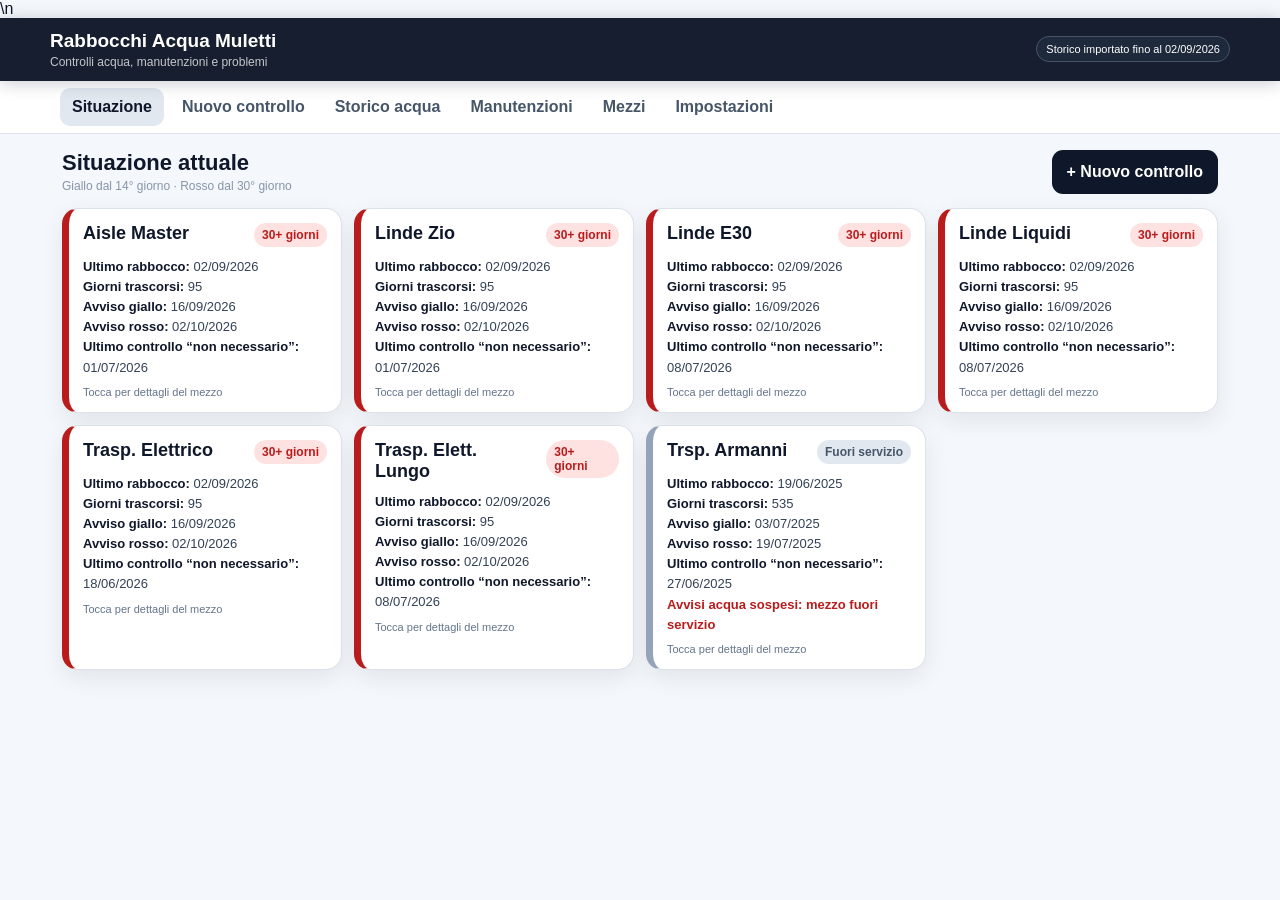
==== commit 2bdbf31b: "Fix PWA installability on Chrome" ====
--- a/index.html
+++ b/index.html
@@ -4,7 +4,7 @@
   <meta charset="utf-8" />
   <meta name="viewport" content="width=device-width,initial-scale=1,viewport-fit=cover" />
   <meta name="theme-color" content="#0f172a" />
-  <meta name="apple-mobile-web-app-capable" content="yes" />
+  <meta name="mobile-web-app-capable" content="yes" />\n  <meta name="apple-mobile-web-app-capable" content="yes" />
   <meta name="apple-mobile-web-app-status-bar-style" content="default" />
   <meta name="apple-mobile-web-app-title" content="Rabbocchi Muletti" />
   <link rel="manifest" href="./manifest.webmanifest" />
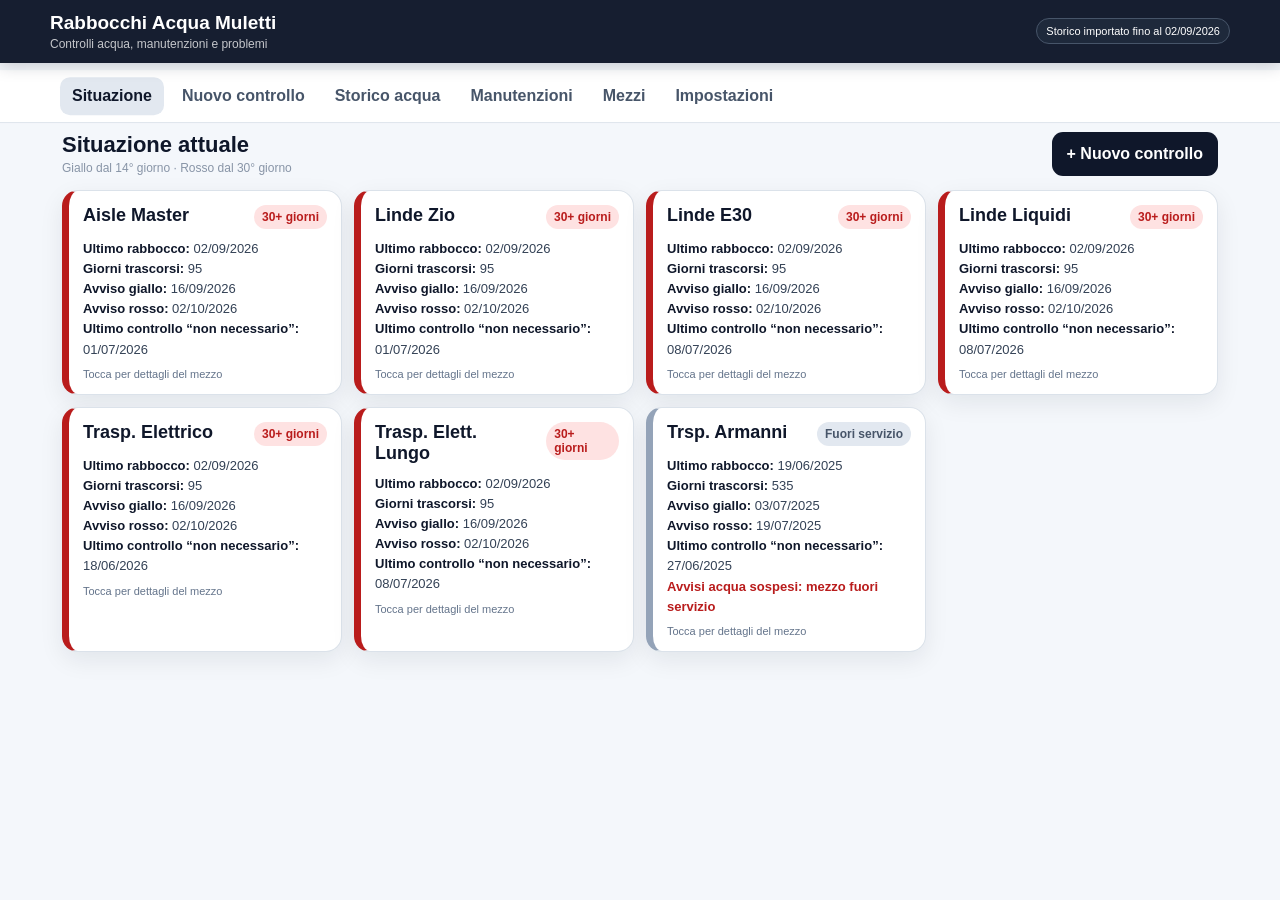
==== commit 5ba71076: "Remove stray literal newline from document head" ====
--- a/index.html
+++ b/index.html
@@ -4,11 +4,13 @@
   <meta charset="utf-8" />
   <meta name="viewport" content="width=device-width,initial-scale=1,viewport-fit=cover" />
   <meta name="theme-color" content="#0f172a" />
-  <meta name="mobile-web-app-capable" content="yes" />\n  <meta name="apple-mobile-web-app-capable" content="yes" />
+  <meta name="mobile-web-app-capable" content="yes" />
+  <meta name="apple-mobile-web-app-capable" content="yes" />
   <meta name="apple-mobile-web-app-status-bar-style" content="default" />
   <meta name="apple-mobile-web-app-title" content="Rabbocchi Muletti" />
-  <link rel="manifest" href="./manifest.webmanifest" />
-  <link rel="icon" href="./rabbocchi-icon.svg" type="image/svg+xml" />
+  <link rel="manifest" href="/manifest.webmanifest" />
+  <link rel="icon" href="/icons/favicon.png" type="image/png" sizes="192x192" />
+  <link rel="apple-touch-icon" href="/icons/apple-touch-icon.png" />
   <title>Rabbocchi Acqua Muletti</title>
   <style>
     :root{--bg:#f4f7fb;--card:#fff;--text:#0f172a;--muted:#64748b;--line:#dbe2ea;--brand:#0f172a;--green:#15803d;--green-bg:#dcfce7;--yellow:#a16207;--yellow-bg:#fef3c7;--red:#b91c1c;--red-bg:#fee2e2;--gray:#475569;--gray-bg:#e2e8f0;--blue:#1d4ed8;--blue-bg:#dbeafe;--orange:#c2410c;--orange-bg:#ffedd5;--purple:#7e22ce;--purple-bg:#f3e8ff;--shadow:0 8px 24px rgba(15,23,42,.08)}
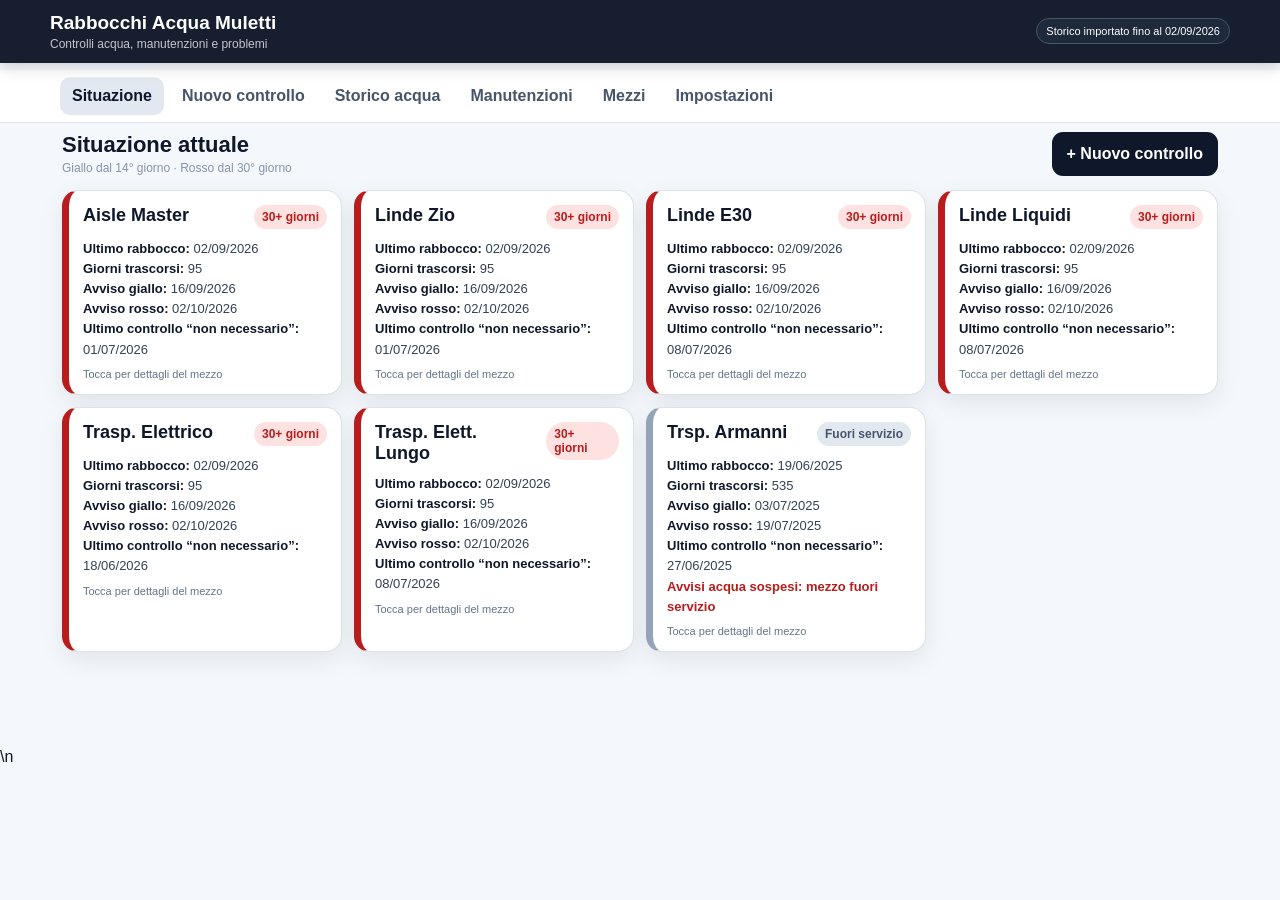
==== commit 16d40543: "Add PWA install diagnostics and install prompt" ====
--- a/index.html
+++ b/index.html
@@ -28,7 +28,7 @@
     .stats{display:grid;grid-template-columns:repeat(auto-fit,minmax(150px,1fr));gap:8px;margin-bottom:12px}.stat{background:#fff;border:1px solid var(--line);border-radius:12px;padding:12px}.statnum{font-size:24px;font-weight:950}.statlabel{font-size:12px;color:var(--muted);margin-top:2px}
     .split{display:grid;grid-template-columns:1fr 1fr;gap:14px}@media(max-width:760px){.split{grid-template-columns:1fr}.import-badge{display:none}nav{top:67px}.title{font-size:17px}.status-buttons{grid-template-columns:1fr 1fr}.item{flex-direction:column}.item-actions{justify-content:flex-start;width:100%}.item-actions .btn{flex:1}.section h2{font-size:20px}}
     .modal{position:fixed;inset:0;z-index:100;background:rgba(15,23,42,.55);display:none;align-items:flex-end;justify-content:center;padding:0}.modal.open{display:flex}.modalbox{background:#fff;width:min(720px,100%);max-height:92vh;overflow:auto;border-radius:20px 20px 0 0;padding:18px 16px calc(20px + env(safe-area-inset-bottom));box-shadow:0 -16px 44px rgba(15,23,42,.2)}@media(min-width:700px){.modal{align-items:center;padding:20px}.modalbox{border-radius:18px;max-height:88vh}}.modalhead{display:flex;justify-content:space-between;gap:10px;align-items:center;margin-bottom:12px}.modalhead h3{margin:0;font-size:19px}.xbtn{border:0;background:#e2e8f0;border-radius:50%;width:38px;height:38px;font-size:20px}.form-grid{display:grid;grid-template-columns:1fr 1fr;gap:10px}.form-grid .full{grid-column:1/-1}.form-field{display:flex;flex-direction:column;gap:5px;font-size:12px;font-weight:800;color:#475569}.form-field textarea{min-height:90px;resize:vertical}.modal-actions{display:flex;justify-content:flex-end;gap:8px;margin-top:14px;flex-wrap:wrap}@media(max-width:600px){.form-grid{grid-template-columns:1fr}.form-grid .full{grid-column:auto}.modal-actions .btn{flex:1}}
-    .empty{padding:24px;text-align:center;color:var(--muted);background:#fff;border:1px dashed #cbd5e1;border-radius:14px}.event{border-left:5px solid #64748b}.danger-text{color:var(--red);font-weight:800}.footer-actions{display:flex;gap:8px;flex-wrap:wrap}.footer-actions .btn{flex:1;min-width:150px}
+    .empty{padding:24px;text-align:center;color:var(--muted);background:#fff;border:1px dashed #cbd5e1;border-radius:14px}.event{border-left:5px solid #64748b}.danger-text{color:var(--red);font-weight:800}.footer-actions{display:flex;gap:8px;flex-wrap:wrap}.footer-actions .btn{flex:1;min-width:150px}.pwa-install-fab{position:fixed;right:16px;bottom:18px;z-index:90;border:0;border-radius:14px;padding:12px 16px;background:#0f172a;color:#fff;font-weight:900;box-shadow:0 10px 30px rgba(15,23,42,.25);display:none}
   </style>
 </head>
 <body>
@@ -49,7 +49,7 @@
   <section id="vehicles" class="section"></section>
   <section id="settings" class="section"></section>
 </main>
-<div id="modal" class="modal" aria-hidden="true"><div class="modalbox"><div id="modalContent"></div></div></div>
+<button id="pwaInstallBtn" class="pwa-install-fab" type="button">Installa app</button>\n<div id="modal" class="modal" aria-hidden="true"><div class="modalbox"><div id="modalContent"></div></div></div>
 <script>
 'use strict';
 const STORAGE_KEY='rabbocchiMuletti_state_v2';
@@ -201,6 +201,83 @@
 function closeModal(){document.getElementById('modal').classList.remove('open');document.getElementById('modal').setAttribute('aria-hidden','true')}
 document.getElementById('modal').addEventListener('click',e=>{if(e.target.id==='modal')closeModal()});
 
+
+let deferredInstallPrompt=null;
+window.addEventListener('beforeinstallprompt',e=>{
+  e.preventDefault();
+  deferredInstallPrompt=e;
+  const b=document.getElementById('pwaInstallBtn');
+  if(b)b.style.display='block';
+});
+window.addEventListener('appinstalled',()=>{
+  deferredInstallPrompt=null;
+  const b=document.getElementById('pwaInstallBtn');
+  if(b)b.style.display='none';
+});
+async function promptPwaInstall(){
+  if(!deferredInstallPrompt){
+    alert('Chrome non ha ancora dichiarato questa PWA installabile. Apri Impostazioni > Diagnostica PWA per vedere quale requisito manca.');
+    return;
+  }
+  deferredInstallPrompt.prompt();
+  await deferredInstallPrompt.userChoice;
+  deferredInstallPrompt=null;
+  const b=document.getElementById('pwaInstallBtn');
+  if(b)b.style.display='none';
+}
+document.getElementById('pwaInstallBtn').addEventListener('click',promptPwaInstall);
+
+async function pwaDiagnostics(){
+  const rows=[];
+  rows.push(['Connessione sicura (HTTPS)',window.isSecureContext]);
+  rows.push(['Supporto Service Worker','serviceWorker' in navigator]);
+  let reg=null;
+  if('serviceWorker' in navigator){
+    try{
+      reg=await navigator.serviceWorker.getRegistration();
+      rows.push(['Service Worker registrato',!!reg]);
+      rows.push(['Pagina controllata dal Service Worker',!!navigator.serviceWorker.controller]);
+    }catch(e){rows.push(['Service Worker registrato',false]);}
+  }
+  let manifest=null;
+  try{
+    const mr=await fetch('/manifest.webmanifest?diag='+Date.now(),{cache:'no-store'});
+    rows.push(['Manifest raggiungibile',mr.ok]);
+    rows.push(['Manifest MIME corretto',(mr.headers.get('content-type')||'').includes('manifest')||(mr.headers.get('content-type')||'').includes('json')]);
+    if(mr.ok)manifest=await mr.json();
+  }catch(e){rows.push(['Manifest raggiungibile',false]);}
+  if(manifest){
+    rows.push(['Nome app',!!(manifest.name||manifest.short_name)]);
+    rows.push(['start_url',!!manifest.start_url]);
+    rows.push(['display installabile',['standalone','fullscreen','minimal-ui','window-controls-overlay'].includes(manifest.display)]);
+    rows.push(['prefer_related_applications != true',manifest.prefer_related_applications!==true]);
+    const icons=Array.isArray(manifest.icons)?manifest.icons:[];
+    const i192=icons.find(i=>(i.sizes||'').split(/\s+/).includes('192x192'));
+    const i512=icons.find(i=>(i.sizes||'').split(/\s+/).includes('512x512'));
+    rows.push(['Icona 192×192 dichiarata',!!i192]);
+    rows.push(['Icona 512×512 dichiarata',!!i512]);
+    for(const [label,icon] of [['Icona 192×192 caricabile',i192],['Icona 512×512 caricabile',i512]]){
+      if(!icon){rows.push([label,false]);continue;}
+      try{
+        const ir=await fetch(icon.src+'?diag='+Date.now(),{cache:'no-store'});
+        rows.push([label,ir.ok && (ir.headers.get('content-type')||'').includes('image')]);
+      }catch(e){rows.push([label,false]);}
+    }
+  }
+  rows.push(['Evento installazione disponibile',!!deferredInstallPrompt]);
+  const ok=rows.every(r=>r[1]===true);
+  const htmlRows=rows.map(([k,v])=>'<div style="display:flex;justify-content:space-between;gap:12px;padding:8px 0;border-bottom:1px solid #e2e8f0"><span>'+esc(k)+'</span><b style="color:'+(v?'#15803d':'#b91c1c')+'">'+(v?'OK':'NO')+'</b></div>').join('');
+  openModal('<div class="modalhead"><h3>Diagnostica PWA</h3><button class="xbtn" onclick="closeModal()">×</button></div><div class="notice"><strong>'+(ok?'Requisiti tecnici rilevati correttamente':'C\'è almeno un requisito non soddisfatto')+'</strong>Se "Evento installazione disponibile" è NO ma tutto il resto è OK, lascia aperta la pagina almeno 30 secondi e riprova.</div>'+htmlRows+'<div class="modal-actions"><button class="btn secondary" onclick="closeModal()">Chiudi</button><button class="btn primary" onclick="promptPwaInstall()">Installa app</button></div>');
+}
+const originalRenderSettings=renderSettings;
+renderSettings=function(){
+  originalRenderSettings();
+  const el=document.getElementById('settings');
+  if(el&&!document.getElementById('pwaDiagCard')){
+    el.insertAdjacentHTML('beforeend','<div id="pwaDiagCard" class="card" style="margin-top:14px"><h3 style="margin-top:0">Installazione PWA</h3><div class="meta">Controlla direttamente nel dispositivo manifest, icone, HTTPS e Service Worker.</div><div class="footer-actions" style="margin-top:12px"><button class="btn secondary" onclick="pwaDiagnostics()">Diagnostica PWA</button><button class="btn primary" onclick="promptPwaInstall()">Installa app</button></div></div>');
+  }
+};
+
 renderDashboard();
 checkNotifications();
 document.addEventListener('visibilitychange',()=>{if(document.visibilityState==='visible')checkNotifications()});
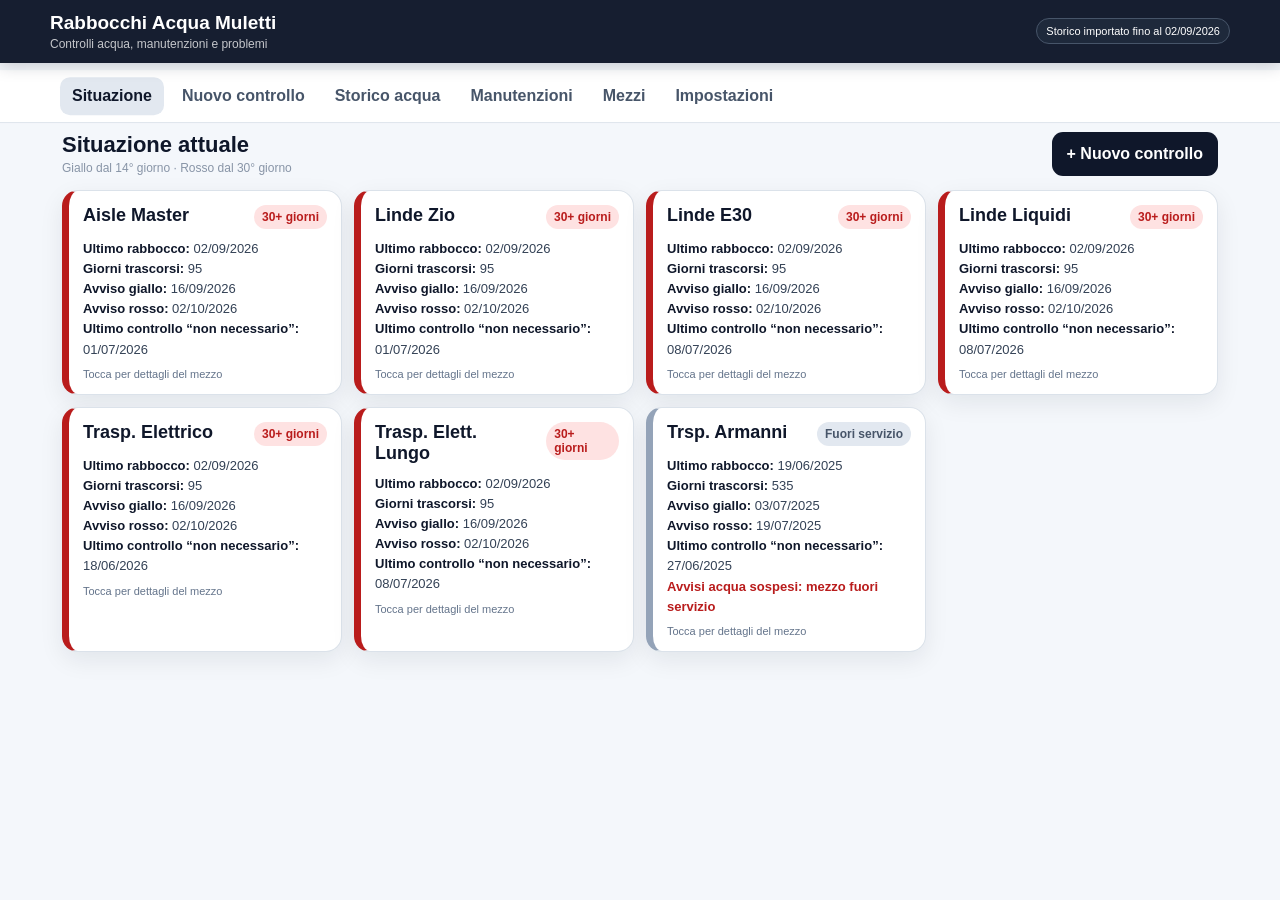
==== commit c010ff16: "Rebuild PWA shell using proven IO Sano installable structure" ====
--- a/index.html
+++ b/index.html
@@ -4,13 +4,16 @@
   <meta charset="utf-8" />
   <meta name="viewport" content="width=device-width,initial-scale=1,viewport-fit=cover" />
   <meta name="theme-color" content="#0f172a" />
-  <meta name="mobile-web-app-capable" content="yes" />
   <meta name="apple-mobile-web-app-capable" content="yes" />
   <meta name="apple-mobile-web-app-status-bar-style" content="default" />
-  <meta name="apple-mobile-web-app-title" content="Rabbocchi Muletti" />
-  <link rel="manifest" href="/manifest.webmanifest" />
-  <link rel="icon" href="/icons/favicon.png" type="image/png" sizes="192x192" />
-  <link rel="apple-touch-icon" href="/icons/apple-touch-icon.png" />
+  <meta name="apple-mobile-web-app-title" content="Rabbocchi" />
+  <meta name="application-name" content="Rabbocchi" />
+  <meta name="mobile-web-app-capable" content="yes" />
+
+  <link rel="manifest" href="manifest.webmanifest" />
+  <link rel="apple-touch-icon" sizes="180x180" href="icons/icon-180.png" />
+  <link rel="icon" type="image/png" sizes="192x192" href="icons/icon-192.png" />
+  <link rel="icon" type="image/png" sizes="512x512" href="icons/icon-512.png" />
   <title>Rabbocchi Acqua Muletti</title>
   <style>
     :root{--bg:#f4f7fb;--card:#fff;--text:#0f172a;--muted:#64748b;--line:#dbe2ea;--brand:#0f172a;--green:#15803d;--green-bg:#dcfce7;--yellow:#a16207;--yellow-bg:#fef3c7;--red:#b91c1c;--red-bg:#fee2e2;--gray:#475569;--gray-bg:#e2e8f0;--blue:#1d4ed8;--blue-bg:#dbeafe;--orange:#c2410c;--orange-bg:#ffedd5;--purple:#7e22ce;--purple-bg:#f3e8ff;--shadow:0 8px 24px rgba(15,23,42,.08)}
@@ -28,7 +31,7 @@
     .stats{display:grid;grid-template-columns:repeat(auto-fit,minmax(150px,1fr));gap:8px;margin-bottom:12px}.stat{background:#fff;border:1px solid var(--line);border-radius:12px;padding:12px}.statnum{font-size:24px;font-weight:950}.statlabel{font-size:12px;color:var(--muted);margin-top:2px}
     .split{display:grid;grid-template-columns:1fr 1fr;gap:14px}@media(max-width:760px){.split{grid-template-columns:1fr}.import-badge{display:none}nav{top:67px}.title{font-size:17px}.status-buttons{grid-template-columns:1fr 1fr}.item{flex-direction:column}.item-actions{justify-content:flex-start;width:100%}.item-actions .btn{flex:1}.section h2{font-size:20px}}
     .modal{position:fixed;inset:0;z-index:100;background:rgba(15,23,42,.55);display:none;align-items:flex-end;justify-content:center;padding:0}.modal.open{display:flex}.modalbox{background:#fff;width:min(720px,100%);max-height:92vh;overflow:auto;border-radius:20px 20px 0 0;padding:18px 16px calc(20px + env(safe-area-inset-bottom));box-shadow:0 -16px 44px rgba(15,23,42,.2)}@media(min-width:700px){.modal{align-items:center;padding:20px}.modalbox{border-radius:18px;max-height:88vh}}.modalhead{display:flex;justify-content:space-between;gap:10px;align-items:center;margin-bottom:12px}.modalhead h3{margin:0;font-size:19px}.xbtn{border:0;background:#e2e8f0;border-radius:50%;width:38px;height:38px;font-size:20px}.form-grid{display:grid;grid-template-columns:1fr 1fr;gap:10px}.form-grid .full{grid-column:1/-1}.form-field{display:flex;flex-direction:column;gap:5px;font-size:12px;font-weight:800;color:#475569}.form-field textarea{min-height:90px;resize:vertical}.modal-actions{display:flex;justify-content:flex-end;gap:8px;margin-top:14px;flex-wrap:wrap}@media(max-width:600px){.form-grid{grid-template-columns:1fr}.form-grid .full{grid-column:auto}.modal-actions .btn{flex:1}}
-    .empty{padding:24px;text-align:center;color:var(--muted);background:#fff;border:1px dashed #cbd5e1;border-radius:14px}.event{border-left:5px solid #64748b}.danger-text{color:var(--red);font-weight:800}.footer-actions{display:flex;gap:8px;flex-wrap:wrap}.footer-actions .btn{flex:1;min-width:150px}.pwa-install-fab{position:fixed;right:16px;bottom:18px;z-index:90;border:0;border-radius:14px;padding:12px 16px;background:#0f172a;color:#fff;font-weight:900;box-shadow:0 10px 30px rgba(15,23,42,.25);display:none}
+    .empty{padding:24px;text-align:center;color:var(--muted);background:#fff;border:1px dashed #cbd5e1;border-radius:14px}.event{border-left:5px solid #64748b}.danger-text{color:var(--red);font-weight:800}.footer-actions{display:flex;gap:8px;flex-wrap:wrap}.footer-actions .btn{flex:1;min-width:150px}
   </style>
 </head>
 <body>
@@ -49,7 +52,7 @@
   <section id="vehicles" class="section"></section>
   <section id="settings" class="section"></section>
 </main>
-<button id="pwaInstallBtn" class="pwa-install-fab" type="button">Installa app</button>\n<div id="modal" class="modal" aria-hidden="true"><div class="modalbox"><div id="modalContent"></div></div></div>
+<div id="modal" class="modal" aria-hidden="true"><div class="modalbox"><div id="modalContent"></div></div></div>
 <script>
 'use strict';
 const STORAGE_KEY='rabbocchiMuletti_state_v2';
@@ -202,87 +205,11 @@
 document.getElementById('modal').addEventListener('click',e=>{if(e.target.id==='modal')closeModal()});
 
 
-let deferredInstallPrompt=null;
-window.addEventListener('beforeinstallprompt',e=>{
-  e.preventDefault();
-  deferredInstallPrompt=e;
-  const b=document.getElementById('pwaInstallBtn');
-  if(b)b.style.display='block';
-});
-window.addEventListener('appinstalled',()=>{
-  deferredInstallPrompt=null;
-  const b=document.getElementById('pwaInstallBtn');
-  if(b)b.style.display='none';
-});
-async function promptPwaInstall(){
-  if(!deferredInstallPrompt){
-    alert('Chrome non ha ancora dichiarato questa PWA installabile. Apri Impostazioni > Diagnostica PWA per vedere quale requisito manca.');
-    return;
-  }
-  deferredInstallPrompt.prompt();
-  await deferredInstallPrompt.userChoice;
-  deferredInstallPrompt=null;
-  const b=document.getElementById('pwaInstallBtn');
-  if(b)b.style.display='none';
-}
-document.getElementById('pwaInstallBtn').addEventListener('click',promptPwaInstall);
-
-async function pwaDiagnostics(){
-  const rows=[];
-  rows.push(['Connessione sicura (HTTPS)',window.isSecureContext]);
-  rows.push(['Supporto Service Worker','serviceWorker' in navigator]);
-  let reg=null;
-  if('serviceWorker' in navigator){
-    try{
-      reg=await navigator.serviceWorker.getRegistration();
-      rows.push(['Service Worker registrato',!!reg]);
-      rows.push(['Pagina controllata dal Service Worker',!!navigator.serviceWorker.controller]);
-    }catch(e){rows.push(['Service Worker registrato',false]);}
-  }
-  let manifest=null;
-  try{
-    const mr=await fetch('/manifest.webmanifest?diag='+Date.now(),{cache:'no-store'});
-    rows.push(['Manifest raggiungibile',mr.ok]);
-    rows.push(['Manifest MIME corretto',(mr.headers.get('content-type')||'').includes('manifest')||(mr.headers.get('content-type')||'').includes('json')]);
-    if(mr.ok)manifest=await mr.json();
-  }catch(e){rows.push(['Manifest raggiungibile',false]);}
-  if(manifest){
-    rows.push(['Nome app',!!(manifest.name||manifest.short_name)]);
-    rows.push(['start_url',!!manifest.start_url]);
-    rows.push(['display installabile',['standalone','fullscreen','minimal-ui','window-controls-overlay'].includes(manifest.display)]);
-    rows.push(['prefer_related_applications != true',manifest.prefer_related_applications!==true]);
-    const icons=Array.isArray(manifest.icons)?manifest.icons:[];
-    const i192=icons.find(i=>(i.sizes||'').split(/\s+/).includes('192x192'));
-    const i512=icons.find(i=>(i.sizes||'').split(/\s+/).includes('512x512'));
-    rows.push(['Icona 192×192 dichiarata',!!i192]);
-    rows.push(['Icona 512×512 dichiarata',!!i512]);
-    for(const [label,icon] of [['Icona 192×192 caricabile',i192],['Icona 512×512 caricabile',i512]]){
-      if(!icon){rows.push([label,false]);continue;}
-      try{
-        const ir=await fetch(icon.src+'?diag='+Date.now(),{cache:'no-store'});
-        rows.push([label,ir.ok && (ir.headers.get('content-type')||'').includes('image')]);
-      }catch(e){rows.push([label,false]);}
-    }
-  }
-  rows.push(['Evento installazione disponibile',!!deferredInstallPrompt]);
-  const ok=rows.every(r=>r[1]===true);
-  const htmlRows=rows.map(([k,v])=>'<div style="display:flex;justify-content:space-between;gap:12px;padding:8px 0;border-bottom:1px solid #e2e8f0"><span>'+esc(k)+'</span><b style="color:'+(v?'#15803d':'#b91c1c')+'">'+(v?'OK':'NO')+'</b></div>').join('');
-  openModal('<div class="modalhead"><h3>Diagnostica PWA</h3><button class="xbtn" onclick="closeModal()">×</button></div><div class="notice"><strong>'+(ok?'Requisiti tecnici rilevati correttamente':'C\'è almeno un requisito non soddisfatto')+'</strong>Se "Evento installazione disponibile" è NO ma tutto il resto è OK, lascia aperta la pagina almeno 30 secondi e riprova.</div>'+htmlRows+'<div class="modal-actions"><button class="btn secondary" onclick="closeModal()">Chiudi</button><button class="btn primary" onclick="promptPwaInstall()">Installa app</button></div>');
-}
-const originalRenderSettings=renderSettings;
-renderSettings=function(){
-  originalRenderSettings();
-  const el=document.getElementById('settings');
-  if(el&&!document.getElementById('pwaDiagCard')){
-    el.insertAdjacentHTML('beforeend','<div id="pwaDiagCard" class="card" style="margin-top:14px"><h3 style="margin-top:0">Installazione PWA</h3><div class="meta">Controlla direttamente nel dispositivo manifest, icone, HTTPS e Service Worker.</div><div class="footer-actions" style="margin-top:12px"><button class="btn secondary" onclick="pwaDiagnostics()">Diagnostica PWA</button><button class="btn primary" onclick="promptPwaInstall()">Installa app</button></div></div>');
-  }
-};
-
 renderDashboard();
 checkNotifications();
 document.addEventListener('visibilitychange',()=>{if(document.visibilityState==='visible')checkNotifications()});
 setInterval(checkNotifications,60*60*1000);
-if('serviceWorker'in navigator){window.addEventListener('load',()=>navigator.serviceWorker.register('./service-worker.js').catch(()=>{}))}
+if('serviceWorker'in navigator){window.addEventListener('load',()=>navigator.serviceWorker.register('service-worker.js').catch(()=>{}))}
 </script>
 </body>
 </html>
